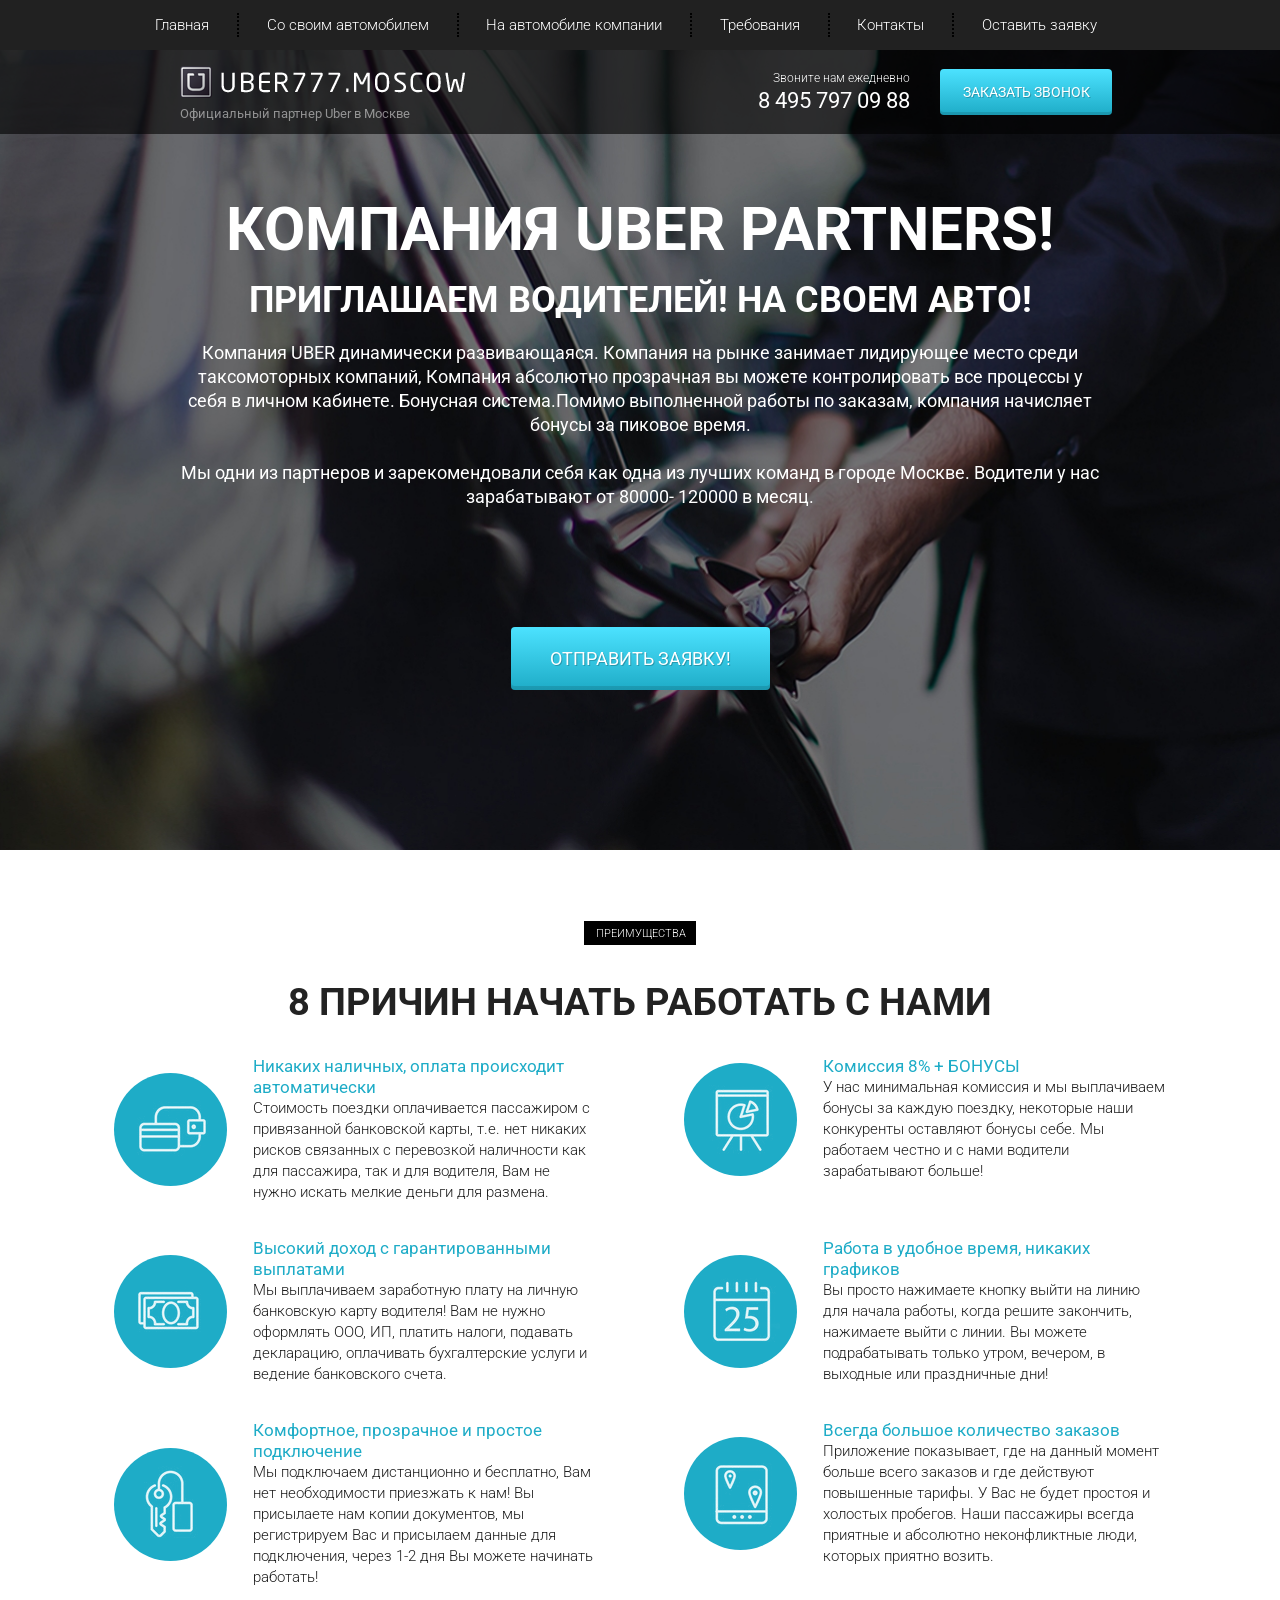
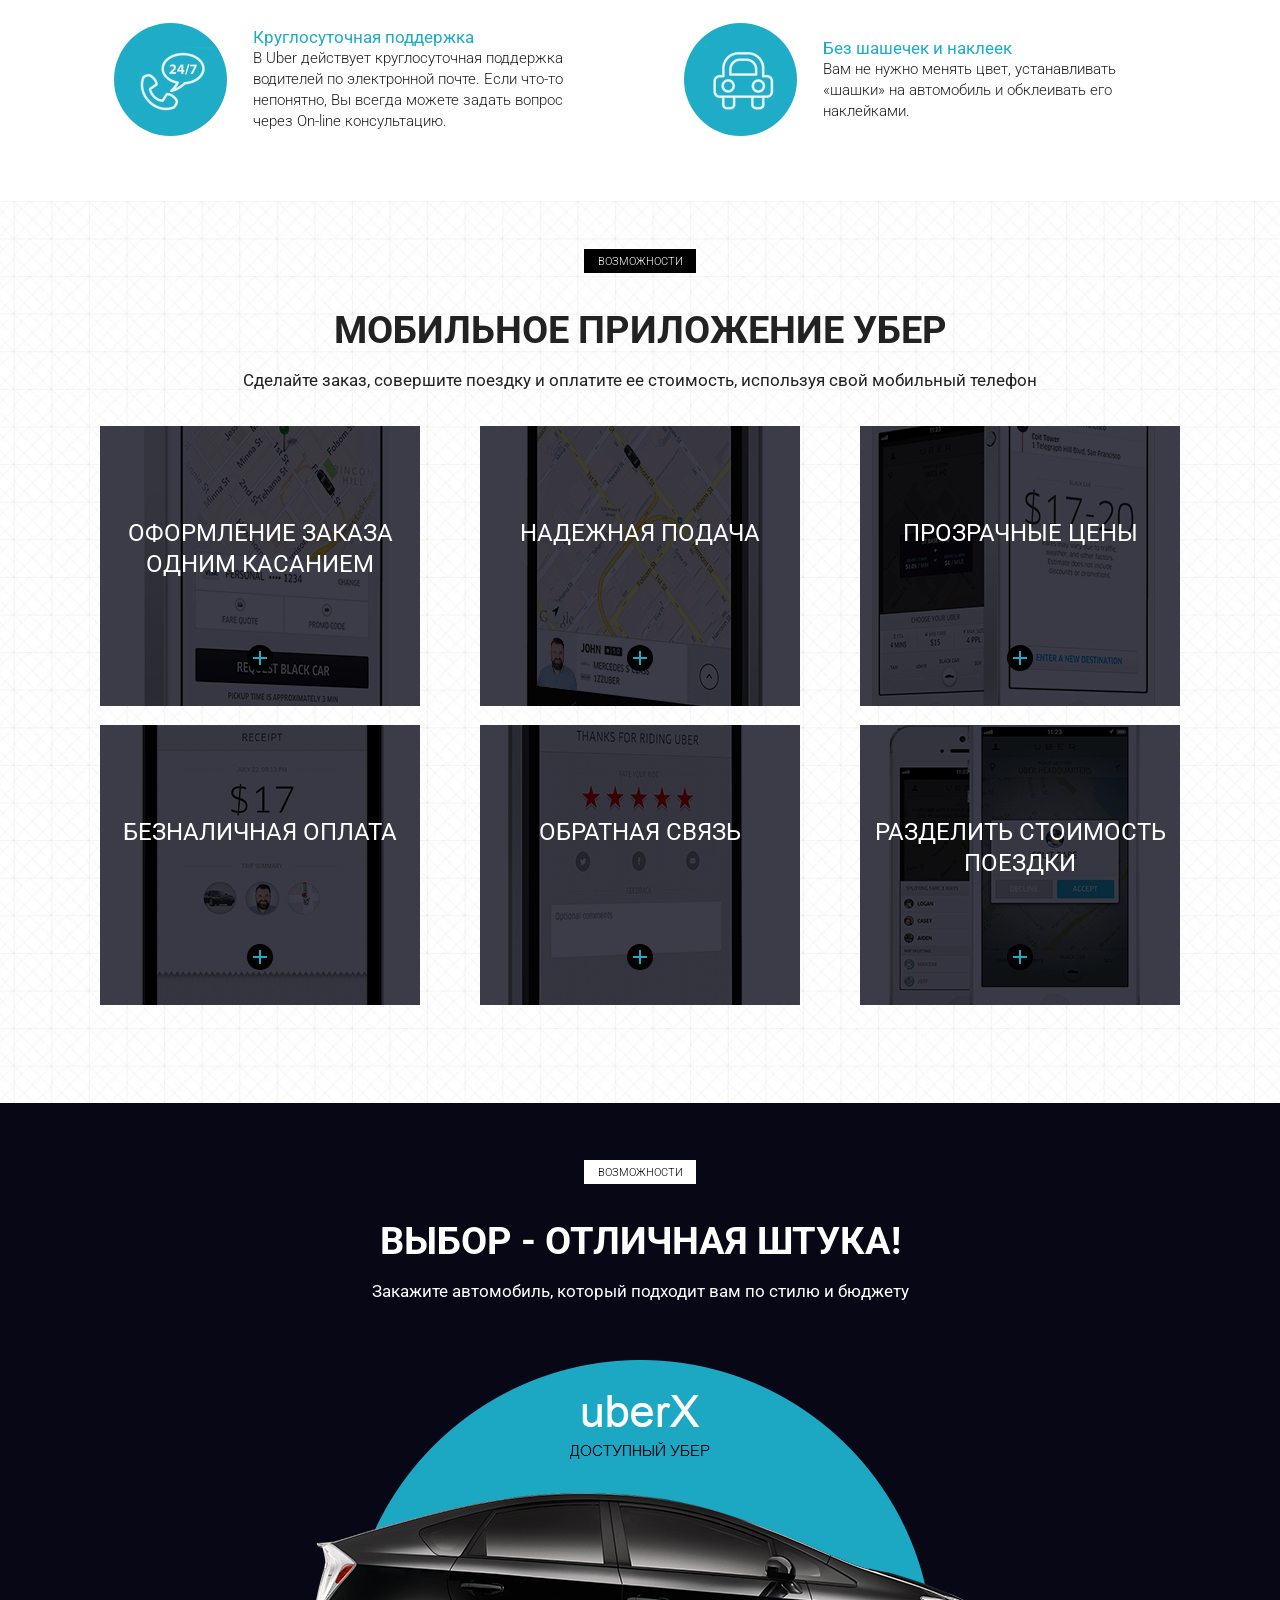
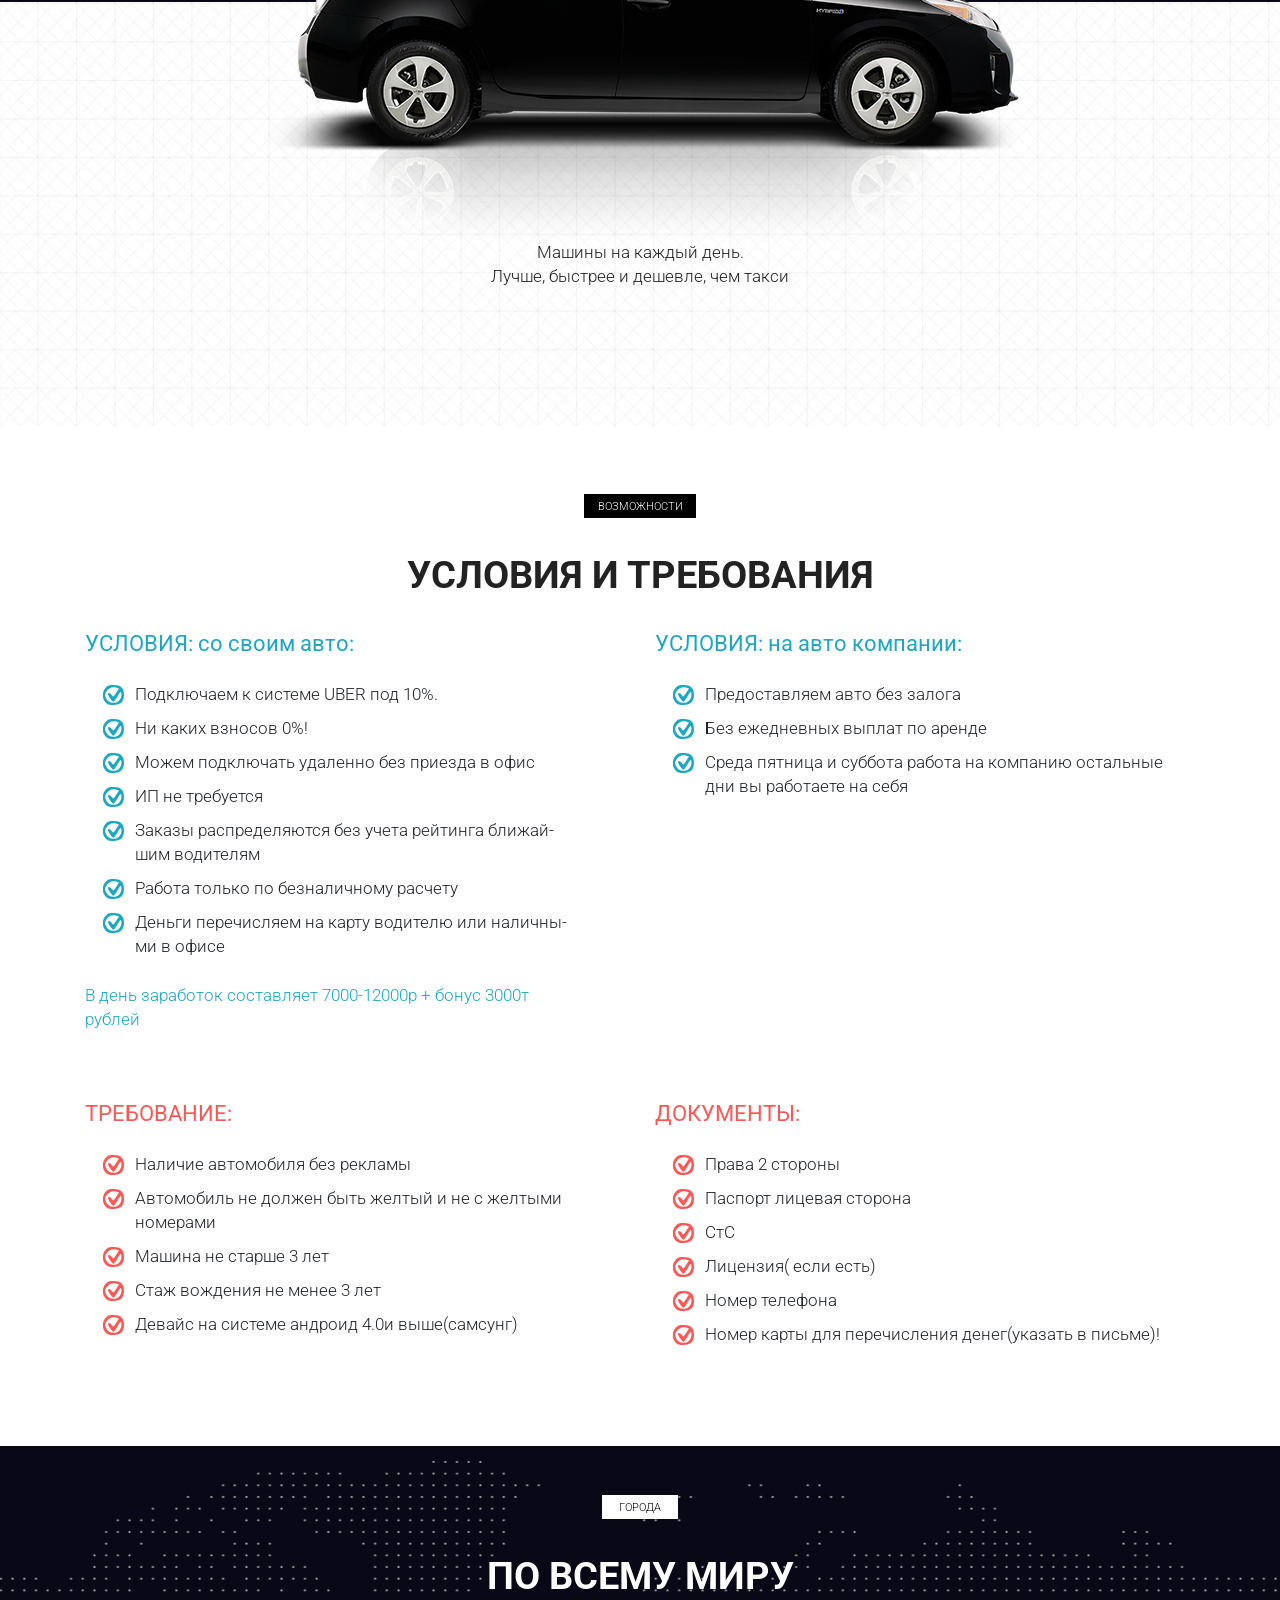
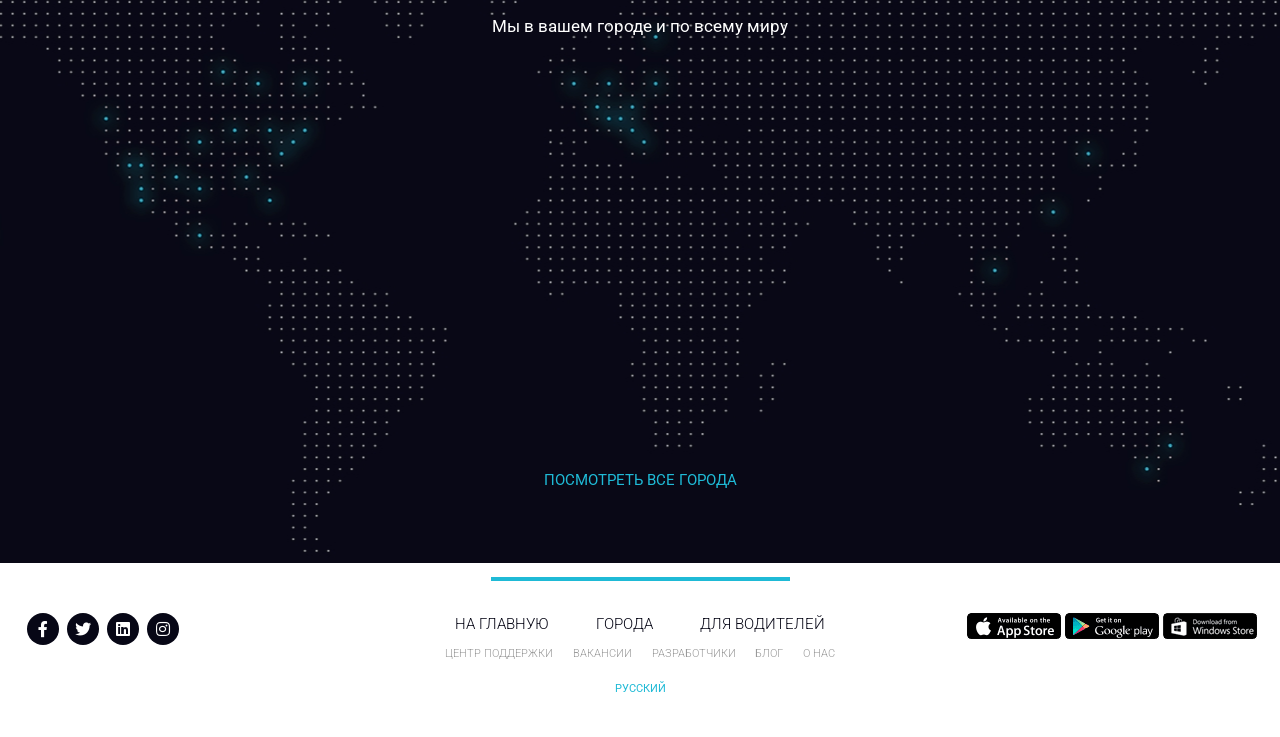
==== index.html @ 384e16b1 "Add files via upload" ====
<!DOCTYPE html>
<html lang="ru">
<head>
    <meta charset="UTF-8">
    <meta name="viewport" content="width=device-width, initial-scale=1.0">
    <meta http-equiv="X-UA-Compatible" content="ie=edge">
    <title>Uber</title>
    <link rel="shortcut icon" href="icons/favicon.ico" type="image/x-icon">
    <link href="https://fonts.googleapis.com/css?family=Roboto:300,400,700&amp;subset=cyrillic-ext" rel="stylesheet">
    <link rel="stylesheet" href="css/bootstrap-reboot.min.css">
    <link rel="stylesheet" href="css/bootstrap-grid.min.css">
    <link rel="stylesheet" href="https://use.fontawesome.com/releases/v5.8.2/css/all.css" integrity="sha384-oS3vJWv+0UjzBfQzYUhtDYW+Pj2yciDJxpsK1OYPAYjqT085Qq/1cq5FLXAZQ7Ay" crossorigin="anonymous">
    <link rel="stylesheet" href="css/style.css">
</head>
<body>
    <header>
        <nav>
            <div class="container">
                <ul class="menu">
                    <li class="menu_item"><a href="#" class="menu_link">Главная</a></li>
                    <li class="menu_item"><a href="#require" class="menu_link">Со своим автомобилем</a></li>
                    <li class="menu_item"><a href="#require" class="menu_link">На автомобиле компании</a></li>
                    <li class="menu_item"><a href="#require" class="menu_link">Требования</a></li>
                    <li class="menu_item"><a href="#" class="menu_link">Контакты</a></li>
                    <li class="menu_item"><a href="#" class="menu_link">Оставить заявку</a></li>
                </ul>
            </div>
            <div class="hamburger">
                <span></span>
                <span></span>
                <span></span>
            </div>
        </nav>
        <div class="subheader">
            <div class="container">
                <div class="row">
                    <div class="col-6 col-md-4 offset-md-1">
                        <a href="#" class="subheader_logo"><img src="icons/logo.png" alt="logo"></a>
                        <div class="subheader_official">Официальный партнер Uber в Москве</div>
                    </div>
    
                    <div class="xs-hidden col-md-3 offset-md-1 col-xl-2 offset-xl-2">
                        <div class="subheader_call">Звоните нам ежедневно</div>
                        <a href="tel:84957970988" class="subheader_phone">8 495 797 09 88</a>
                    </div>
    
                    <div class="col-6 col-md-3">
                        <a href="tel:84957970988" class="xs-visible subheader_phone">8 495 797 09 88</a>
                        <button class="subheader_btn">заказать звонок</button>
                    </div>
                </div>
            </div>
        </div>
    </header>

    <section class="promo">
        <div class="container">
            <div class="row">
                <div class="col-md-12 offset-md-0 col-lg-10 offset-lg-1">
                    <h1 class="promo_header">КОМПАНИЯ UBER PARTNERS!</h1>
                    <h2 class="promo_subheader">ПРИГЛАШАЕМ ВОДИТЕЛЕЙ! НА СВОЕМ АВТО!</h2>
                    <div class="promo_descr">
                        Компания UBER  динамически развивающаяся. Компания на рынке занимает лидирующее место среди
                        таксомоторных компаний, Компания абсолютно прозрачная вы можете контролировать все процессы у себя в личном кабинете. Бонуcная система.Помимо выполненной работы по заказам, компания начисляет бонусы за
                        пиковое время.
                        <br><br>
                        Мы одни из партнеров и зарекомендовали себя как одна из лучших команд в городе Москве.  Водители у нас
                        зарабатывают от 80000- 120000 в месяц.
                    </div>
                    <button class="promo_btn">ОТПРАВИТЬ ЗАЯВКУ!</button>
                </div>
            </div>
        </div>
    </section>

    <section class="reasons">
        <div class="container">
            <div class="label">преимущества</div>
            <h2 class="title">8 причин начать работать с нами</h2>
            <div class="row">
                <div class="col-md-6">
                    <div class="reasons_block">
                        <div class="reasons_round">
                            <img src="icons/reasons/reason_1.png" alt="reason">
                        </div>
                        <div class="reasons_descr">
                            <div class="reasons_subtitle">Никаких наличных, оплата происходит автоматически</div>
                            <div class="reasons_text">
                                Стоимость поездки оплачивается пассажиром с привязанной банковской карты, т.е. нет никаких рисков связанных с перевозкой наличности как для пассажира, так и для водителя, Вам не нужно искать мелкие деньги для размена.
                            </div>
                        </div>
                    </div>
                </div>
                <div class="col-md-6">
                    <div class="reasons_block">
                        <div class="reasons_round">
                            <img src="icons/reasons/reason_2.png" alt="reason">
                        </div>
                        <div class="reasons_descr">
                            <div class="reasons_subtitle">Комиссия 8% + БОНУСЫ</div>
                            <div class="reasons_text">
                                У нас минимальная комиссия и мы выплачиваем бонусы за каждую поездку, некоторые наши конкуренты оставляют бонусы себе. Мы работаем честно и с нами водители зарабатывают больше!
                            </div>
                        </div>
                    </div>
                </div>
                <div class="col-md-6">
                    <div class="reasons_block">
                        <div class="reasons_round">
                            <img src="icons/reasons/reason_3.png" alt="reason">
                        </div>
                        <div class="reasons_descr">
                            <div class="reasons_subtitle">Высокий доход с гарантированными выплатами</div>
                            <div class="reasons_text">
                                Мы выплачиваем заработную плату на личную банковскую карту водителя! Вам не нужно оформлять ООО, ИП, платить налоги, подавать декларацию, оплачивать бухгалтерские услуги и ведение банковского счета.
                            </div>
                        </div>
                    </div>
                </div>
                <div class="col-md-6">
                    <div class="reasons_block">
                        <div class="reasons_round">
                            <img src="icons/reasons/reason_4.png" alt="reason">
                        </div>
                        <div class="reasons_descr">
                            <div class="reasons_subtitle">Работа в удобное время, никаких графиков</div>
                            <div class="reasons_text">
                                Вы просто нажимаете кнопку выйти на линию для начала работы, когда решите закончить, нажимаете выйти с линии. Вы можете подрабатывать только утром, вечером, в выходные или праздничные дни!
                            </div>
                        </div>
                    </div>
                </div>
                <div class="col-md-6">
                    <div class="reasons_block">
                        <div class="reasons_round">
                            <img src="icons/reasons/reason_5.png" alt="reason">
                        </div>
                        <div class="reasons_descr">
                            <div class="reasons_subtitle">Комфортное, прозрачное и простое подключение</div>
                            <div class="reasons_text">
                                Мы подключаем дистанционно и бесплатно, Вам нет необходимости приезжать к нам! Вы присылаете нам копии документов, мы регистрируем Вас и присылаем данные для подключения, через 1-2 дня Вы можете начинать работать!
                            </div>
                        </div>
                    </div>
                </div>
                <div class="col-md-6">
                    <div class="reasons_block">
                        <div class="reasons_round">
                            <img src="icons/reasons/reason_6.png" alt="reason">
                        </div>
                        <div class="reasons_descr">
                            <div class="reasons_subtitle">Всегда большое количество заказов</div>
                            <div class="reasons_text">
                                Приложение показывает, где на данный момент больше всего заказов и где действуют повышенные тарифы. У Вас не будет простоя и холостых пробегов. Наши пассажиры всегда приятные и абсолютно неконфликтные люди, которых приятно возить.
                            </div>
                        </div>
                    </div>
                </div>
                <div class="col-md-6">
                    <div class="reasons_block">
                        <div class="reasons_round">
                            <img src="icons/reasons/reason_7.png" alt="reason">
                        </div>
                        <div class="reasons_descr">
                            <div class="reasons_subtitle">Круглосуточная поддержка</div>
                            <div class="reasons_text">
                                В Uber действует круглосуточная поддержка водителей по электронной почте. Если что-то непонятно, Вы всегда можете задать вопрос через On-line консультацию.
                            </div>
                        </div>
                    </div>
                </div>
                <div class="col-md-6">
                    <div class="reasons_block">
                        <div class="reasons_round">
                            <img src="icons/reasons/reason_8.png" alt="reason">
                        </div>
                        <div class="reasons_descr">
                            <div class="reasons_subtitle">Без шашечек и наклеек</div>
                            <div class="reasons_text">
                                Вам не нужно менять цвет, устанавливать «шашки» на автомобиль и обклеивать его наклейками.
                            </div>
                        </div>
                    </div>
                </div>
            </div>
        </div>
    </section>

    <section class="mobile">
        <div class="container">
            <div class="label">возможности</div>
            <h2 class="title">мобильное приложение убер</h2>
            <div class="subtitle">Сделайте заказ, совершите поездку и оплатите ее стоимость, используя свой мобильный телефон</div>

            <div class="row">
                <div class="col-md-6 col-lg-4">
                    <div class="mobile_item mobile_item_1">
                        <div class="mobile_item_subtitle">
                            оформление заказа одним касанием
                        </div>
                        <div class="mobile_item_plus"></div>
                    </div>
                </div>
                <div class="col-md-6 col-lg-4">
                    <div class="mobile_item mobile_item_2">
                        <div class="mobile_item_subtitle">
                            надежная подача
                        </div>
                        <div class="mobile_item_plus"></div>
                    </div>
                </div>
                <div class="col-md-6 col-lg-4">
                    <div class="mobile_item mobile_item_3">
                        <div class="mobile_item_subtitle">
                            прозрачные цены
                        </div>
                        <div class="mobile_item_plus"></div>
                    </div>
                </div>
                <div class="col-md-6 col-lg-4">
                    <div class="mobile_item mobile_item_4">
                        <div class="mobile_item_subtitle">
                            безналичная оплата
                        </div>
                        <div class="mobile_item_plus"></div>
                    </div>
                </div>
                <div class="col-md-6 col-lg-4">
                    <div class="mobile_item mobile_item_5">
                        <div class="mobile_item_subtitle">
                            обратная связь
                        </div>
                        <div class="mobile_item_plus"></div>
                    </div>
                </div>
                <div class="col-md-6 col-lg-4">
                    <div class="mobile_item mobile_item_6">
                        <div class="mobile_item_subtitle">
                            разделить стоимость поездки
                        </div>
                        <div class="mobile_item_plus"></div>
                    </div>
                </div>
            </div>
        </div>
    </section>

    <section class="choice">
        <div class="container">
            <div class="black"></div>
            <div class="label label_white">возможности</div>
            <h2 class="title title_white hidden-320">Выбор - отличная штука!</h2>
            <div class="subtitle subtitle_white hidden-320">Закажите автомобиль, который подходит вам по стилю и бюджету</div>

            <img src="img/car.png" alt="uber car" class="choice_img">
            <div class="choice_descr">
                Машины на каждый день.<br>
                Лучше, быстрее и дешевле, чем такси
            </div>
        </div>
    </section>

    <section class="require" id="require">
        <div class="container">
            <div class="label">возможности</div>
            <h2 class="title">условия и требования</h2>
        <div class="row">
            <div class="col-md-6">
                <div class="require_block">
                    <div class="require_title">
                        УСЛОВИЯ: со своим авто:
                    </div>
                    <ul class="require_list">
                        <li>Подключаем к системе UBER  под 10%.</li>
                        <li>
                            Ни каких взносов  0%!
                        </li>
                        <li>
                            Можем подключать удаленно без приезда в офис
                        </li>
                        <li>
                            ИП не требуется
                        </li>
                        <li>
                            Заказы распределяются без учета рейтинга ближай-<br>шим водителям
                        </li>
                        <li>
                            Работа только по безналичному расчету
                        </li>
                        <li>
                            Деньги перечисляем на карту водителю или наличны-<br>ми в офисе
                        </li>
                    </ul>
                    <div class="require_descr">
                        В день заработок составляет 7000-12000р + бонус 3000т<br> рублей
                    </div>
                </div>
            </div>
            <div class="col-md-6">
                <div class="require_block">
                    <div class="require_title">
                        УСЛОВИЯ: на авто компании:
                    </div>
                    <ul class="require_list">
                        <li>
                            Предоставляем авто без залога
                        </li>
                        <li>
                            Без ежедневных выплат по аренде
                        </li>
                        <li>
                            Среда пятница и суббота работа на компанию остальные дни вы работаете на себя
                        </li>
                    </ul>
                </div>
            </div>
            <div class="col-md-6">
                <div class="require_block require_block_nmb warning" id="require_2">
                    <div class="require_title">
                        ТРЕБОВАНИЕ:
                    </div>
                    <ul class="require_list">
                        <li>
                            Наличие автомобиля без рекламы
                        </li>
                        <li>
                            Автомобиль не должен быть желтый и не с желтыми номерами
                        </li>
                        <li>
                            Машина не старше 3 лет
                        </li>
                        <li>
                            Стаж вождения не менее 3 лет
                        </li>
                        <li>
                            Девайс на системе андроид 4.0и выше(самсунг)
                        </li>
                    </ul>
                </div>
            </div>
            <div class="col-md-6">
                <div class="require_block require_block_nmb warning">
                    <div class="require_title">
                        ДОКУМЕНТЫ:
                    </div>
                    <ul class="require_list">
                        <li>
                            Права 2 стороны
                        </li>
                        <li>
                            Паспорт лицевая сторона
                        </li>
                        <li>
                            СтС
                        </li>
                        <li>
                            Лицензия( если есть)
                        </li>
                        <li>
                            Номер телефона
                        </li>
                        <li>
                            Номер карты для перечисления денег(указать в письме)!
                        </li>
                    </ul>
                </div>
            </div>
        </div>
        </div>
    </section>

    <section class="world">
        <div class="container">
            <div class="label label_white label_min">города</div>
            <h2 class="title title_white">По всему миру</h2>
            <div class="subtitle subtitle_white">Мы в вашем городе и по всему миру</div>

            <a href="#" class="world_link">посмотреть все города</a>
        </div>
    </section>

    <footer>
        <div class="footer_divider"></div>
        <div class="footer_wrapper">
            <div>
                <div class="footer_social">
                    <a href="#" class="footer_social_item">
                        <i class="fab fa-facebook-f"></i>
                    </a>
                    <a href="#" class="footer_social_item">
                        <i class="fab fa-twitter"></i>
                    </a>
                    <a href="#" class="footer_social_item">
                        <i class="fab fa-linkedin"></i>
                    </a>
                    <a href="#" class="footer_social_item">
                        <i class="fab fa-instagram"></i>
                    </a>
                </div>
            </div>
            <div>
                <div class="footer_links">
                    <div class="footer_links_main">
                        <a href="#">на главную</a>
                        <a href="#">города</a>
                        <a href="#">для водителей</a>
                    </div>
                    <div class="footer_links_sub">
                        <a href="#">центр поддержки</a>
                        <a href="#">вакансии</a>
                        <a href="#">разработчики</a>
                        <a href="#">блог</a>
                        <a href="#">о нас</a>
                    </div>
                    <a href="#" class="footer_links_lang">Русский</a>
                </div>
            </div>
            <div>
                <div class="footer_mobile">
                    <a href="#">
                        <img src="img/app_store.png" alt="App Store">
                    </a>
                    <a href="#">
                        <img src="img/google_play.png" alt="Google play">
                    </a>
                    <a href="#">
                        <img src="img/windows_store.png" alt="Windows store">
                    </a>
                </div>
            </div>
        </div>
    </footer> 

    <script src="js/script.js"></script>
</body>
</html>
---- css/style.css ----
* { font-family: "Roboto", sans-serif; }

header { position: relative; height: 50px; }

nav { position: fixed; width: 100%; height: 50px; background-color: #212121; z-index: 5; }

.hamburger { display: none; }

.menu { display: -webkit-box; display: -ms-flexbox; display: flex; -webkit-box-pack: justify; -ms-flex-pack: justify; justify-content: space-between; padding: 13px 70px; margin: 0; list-style-type: none; }
.menu_link { color: #ffffff; font-size: 15px; font-weight: 300; }
.menu_link:hover { text-decoration: none; color: #1eacc7; }
.menu_item { border-right: 2px dotted black; padding-right: 28px; }
.menu_item:last-child { border-right: none; }

.subheader { position: absolute; top: 50px; width: 100%; height: 84px; background-color: rgba(0, 0, 0, 0.6); }
.subheader_logo { display: block; max-width: 100%; margin-top: 16px; }
.subheader_official { margin-top: 6px; opacity: 0.5; color: #ffffff; font-size: 13px; font-weight: 400; }
.subheader_call { color: #ffffff; font-size: 12px; font-weight: 300; margin-top: 19px; text-align: right; }
.subheader_phone { display: block; margin-top: 8px; color: #ffffff; font-size: 22px; font-weight: 400; text-transform: uppercase; text-align: right; line-height: 12px; }
.subheader_btn { margin-top: 19px; width: 172px; height: 46px; -webkit-box-shadow: inset 0 -3px 0 rgba(0, 0, 0, 0.12); box-shadow: inset 0 -3px 0 rgba(0, 0, 0, 0.12); border: none; border-radius: 4px; background-image: -webkit-gradient(linear, left bottom, left top, from(#1eacc7), to(#4ce2ff)); background-image: linear-gradient(to top, #1eacc7 0%, #4ce2ff 100%); text-shadow: 1px 1px 0 rgba(0, 0, 0, 0.21); color: #ffffff; font-size: 14px; font-weight: 400; text-transform: uppercase; }
.subheader_btn:hover { background-image: none; background-color: #1eacc7; }

.promo { min-height: 800px; background: url("../img/bg/main_bg.jpg") center center/cover no-repeat; padding: 150px 0 135px 0; }
.promo_header { color: #ffffff; font-weight: 700; text-transform: uppercase; font-size: 60px; line-height: 60px; margin: 0; text-align: center; }
.promo_subheader { color: #ffffff; font-weight: 700; text-transform: uppercase; font-size: 36px; line-height: 36px; margin: 0; margin-top: 22px; text-align: center; }
.promo_descr { color: #ffffff; font-size: 18px; font-weight: 400; line-height: 24px; text-align: center; margin-top: 23px; }
.promo_btn { display: block; margin: 118px auto 0 auto; width: 259px; height: 63px; -webkit-box-shadow: inset 0 -4px 0 rgba(0, 0, 0, 0.12); box-shadow: inset 0 -4px 0 rgba(0, 0, 0, 0.12); border: none; border-radius: 4px; background-image: -webkit-gradient(linear, left bottom, left top, from(#1eacc7), to(#4ce2ff)); background-image: linear-gradient(to top, #1eacc7 0%, #4ce2ff 100%); text-shadow: 1px 1px 0 rgba(0, 0, 0, 0.21); color: #ffffff; font-size: 18px; font-weight: 400; text-transform: uppercase; }
.promo_btn:hover { background-image: none; background-color: #1eacc7; }

.reasons { padding: 71px 0 65px 0; }
.reasons_block { display: -webkit-box; display: -ms-flexbox; display: flex; -webkit-box-pack: center; -ms-flex-pack: center; justify-content: center; -webkit-box-align: center; -ms-flex-align: center; align-items: center; margin-top: 35px; }
.reasons_round { display: -webkit-box; display: -ms-flexbox; display: flex; -webkit-box-pack: center; -ms-flex-pack: center; justify-content: center; -webkit-box-align: center; -ms-flex-align: center; align-items: center; margin-right: 26px; width: 113px; height: 113px; background-color: #1eacc7; border-radius: 100%; }
.reasons_descr { width: 343px; }
.reasons_subtitle { line-height: 21px; color: #1eacc7; font-size: 17px; font-weight: 400; }
.reasons_text { color: #202020; font-size: 15px; font-weight: 300; line-height: 21px; }

.label { position: relative; margin: 0 auto; height: 24px; width: 112px; padding: 5px 12px; background-color: #000000; color: #ffffff; font-size: 11px; font-weight: 300; text-transform: uppercase; text-align: center; z-index: 2; }
.label_white { background-color: #fff; color: #000; }
.label_min { width: 76px; }

.title { position: relative; margin-bottom: 0; margin-top: 38px; color: #222222; font-size: 38px; line-height: 38px; font-weight: 700; text-transform: uppercase; text-align: center; z-index: 2; }
.title_white { color: #fff; }

.subtitle { position: relative; margin-top: 19px; color: #222222; font-size: 17px; font-weight: 400; text-align: center; z-index: 2; }
.subtitle_white { color: #fff; }

.mobile { min-height: 864px; padding: 48px 0 79px 0; background: url("../img/bg/mobile_app.png") center center/cover no-repeat; }
.mobile .row { margin-top: 32px; }
.mobile_item { position: relative; width: 320px; height: 280px; margin: 0 auto; margin-bottom: 19px; padding-top: 92px; }
.mobile_item_1 { background: url("../img/bg/mobile_screen_1.jpg") center center/cover no-repeat; }
.mobile_item_2 { background: url("../img/bg/mobile_screen_2.jpg") center center/cover no-repeat; }
.mobile_item_3 { background: url("../img/bg/mobile_screen_3.jpg") center center/cover no-repeat; }
.mobile_item_4 { background: url("../img/bg/mobile_screen_4.jpg") center center/cover no-repeat; }
.mobile_item_5 { background: url("../img/bg/mobile_screen_5.jpg") center center/cover no-repeat; }
.mobile_item_6 { background: url("../img/bg/mobile_screen_6.jpg") center center/cover no-repeat; }
.mobile_item_subtitle { color: #ffffff; font-size: 24px; font-weight: 400; line-height: 31px; text-transform: uppercase; text-align: center; }
.mobile_item_plus { display: -webkit-box; display: -ms-flexbox; display: flex; -webkit-box-pack: center; -ms-flex-pack: center; justify-content: center; -webkit-box-align: center; -ms-flex-align: center; align-items: center; position: absolute; bottom: 35px; left: 50%; -webkit-transform: translateX(-50%); transform: translateX(-50%); width: 26px; height: 26px; background-color: #000000; margin: 0 auto; border-radius: 100%; cursor: pointer; }
.mobile_item_plus:before { content: ""; display: block; width: 14px; height: 2px; background-color: #1eacc7; -webkit-transition: 0.3s all; transition: 0.3s all; }
.mobile_item_plus:after { content: ""; position: absolute; left: 50%; -webkit-transform: translateX(-50%); transform: translateX(-50%); display: block; height: 14px; width: 2px; background-color: #1eacc7; -webkit-transition: 0.3s all; transition: 0.3s all; }
.mobile_item_plus:hover:before, .mobile_item_plus:hover:after { background-color: #ff5656; }

.choice { position: relative; min-height: 895px; padding: 57px 0 138px 0; background: url("../img/bg/mobile_app.png") center center/cover no-repeat; }
.choice_img { position: relative; display: block; margin: 56px auto 0 auto; z-index: 2; }
.choice_descr { text-align: center; color: #222222; font-size: 17px; font-weight: 300; line-height: 24px; }
.choice .black { position: absolute; top: 0; left: 0; height: 499px; width: 100%; background-color: #070716; z-index: 1; }

.require { padding: 68px 0 84px 0; }
.require_block { margin: 33px 0; }
.require_block_nmb { margin-bottom: 0px; }
.require_title { color: #1ca8c3; font-size: 22px; font-weight: 400; }
.require_list { list-style-type: none; padding-left: 50px; margin-top: 22px; }
.require_list li { position: relative; font-size: 17px; font-weight: 300; line-height: 24px; margin-bottom: 10px; }
.require_list li:before { content: ""; display: block; position: absolute; left: -32px; top: 3px; width: 21px; height: 20px; background: url("../icons/check_blue.svg") center center/cover no-repeat; }
.require_descr { margin-top: 25px; font-size: 17px; font-weight: 300; line-height: 24px; color: #1ca8c3; }
.require .warning .require_title { color: #ff5656; }
.require .warning .require_list li:before { background: url("../icons/check_red.svg") center center/cover no-repeat; }

.world { position: relative; min-height: 717px; padding: 49px 0; background: url("../img/bg/map.jpg") center center/cover no-repeat; }
.world_link { position: absolute; left: 50%; -webkit-transform: translateX(-50%); transform: translateX(-50%); bottom: 49px; text-align: center; font-size: 15px; font-weight: 400; line-height: 68px; text-transform: uppercase; color: #1fbad6; }
.world_link:hover { text-decoration: none; color: #fff; }

footer { padding: 14px 23px 39px 23px; }
footer a:hover { text-decoration: none; }

.footer_divider { width: 299px; height: 4px; background-color: #1fbad6; margin: 0 auto; }
.footer_wrapper { display: -webkit-box; display: -ms-flexbox; display: flex; -webkit-box-pack: justify; -ms-flex-pack: justify; justify-content: space-between; -webkit-box-align: start; -ms-flex-align: start; align-items: flex-start; padding-top: 32px; }
.footer_wrapper > div { width: 33%; }
.footer_wrapper > div:nth-child(3) { display: -webkit-box; display: -ms-flexbox; display: flex; -webkit-box-pack: end; -ms-flex-pack: end; justify-content: flex-end; }
.footer_social { width: 160px; display: -webkit-box; display: -ms-flexbox; display: flex; -webkit-box-pack: justify; -ms-flex-pack: justify; justify-content: space-between; }
.footer_social_item { display: -webkit-box; display: -ms-flexbox; display: flex; -webkit-box-pack: center; -ms-flex-pack: center; justify-content: center; -webkit-box-align: center; -ms-flex-align: center; align-items: center; margin: 0 4px; width: 32px; height: 32px; background-color: #070716; border-radius: 100%; }
.footer_social_item i { color: #fff; }
.footer_links { width: 390px; margin: 0 auto; }
.footer_links_main { display: -webkit-box; display: -ms-flexbox; display: flex; -webkit-box-pack: justify; -ms-flex-pack: justify; justify-content: space-between; padding: 0 10px; }
.footer_links_main a { color: #070716; font-size: 15px; font-weight: 300; text-transform: uppercase; }
.footer_links_sub { display: -webkit-box; display: -ms-flexbox; display: flex; -webkit-box-pack: justify; -ms-flex-pack: justify; justify-content: space-between; margin-top: 10px; }
.footer_links_sub a { color: #999999; font-size: 11px; font-weight: 300; text-transform: uppercase; }
.footer_links_lang { display: block; margin: 0 auto; color: #1fbad6; font-size: 11px; font-weight: 400; margin-top: 19px; text-transform: uppercase; text-align: center; }

.xs-visible { display: none; }

@media (max-width: 1200px) { .menu_item { padding-right: 20px; }
  .menu_link { font-size: 13px; }
  .promo_header { font-size: 50px; }
  .reasons_block { -webkit-box-align: start; -ms-flex-align: start; align-items: flex-start; }
  .reasons_descr { width: 300px; }
  .mobile_item { width: 290px; }
  .mobile_item_subtitle { font-size: 22px; }
  .choice { padding: 55px 0; min-height: 840px; }
  .require br { display: none; }
  .footer_wrapper > div { width: 50%; }
  .footer_wrapper > div:nth-child(1) { width: 25%; }
  .footer_wrapper > div:nth-child(3) { width: 25%; display: -webkit-box; display: -ms-flexbox; display: flex; -webkit-box-pack: end; -ms-flex-pack: end; justify-content: flex-end; }
  .footer_mobile { display: -webkit-box; display: -ms-flexbox; display: flex; }
  .footer_mobile a { margin: 0 3px; }
  .footer_mobile a img { width: 100%; } }
@media (max-width: 991px) { .title { font-size: 28px; }
  .menu_item { padding-right: 8px; }
  .menu_link { font-size: 10px; }
  .subheader_logo img { width: 100%; }
  .subheader_official { font-size: 11px; }
  .subheader_phone { font-size: 18px; }
  .subheader_btn { margin-top: 21px; height: 40px; width: 100%; }
  .promo_header { font-size: 40px; }
  .promo_subheader { font-size: 30px; }
  .reasons_block { -webkit-box-orient: vertical; -webkit-box-direction: normal; -ms-flex-direction: column; flex-direction: column; -webkit-box-align: center; -ms-flex-align: center; align-items: center; }
  .reasons_round { margin-right: 0; }
  .reasons_descr { width: 300px; margin-top: 20px; }
  .choice { min-height: 800px; }
  .choice_img { width: 100%; }
  .world { min-height: 650px; }
  .footer_wrapper { -ms-flex-wrap: wrap; flex-wrap: wrap; }
  .footer_wrapper > div { width: 100%; display: -webkit-box; display: -ms-flexbox; display: flex; -webkit-box-pack: center; -ms-flex-pack: center; justify-content: center; margin-bottom: 20px; }
  .footer_wrapper > div:nth-child(1) { width: 100%; }
  .footer_wrapper > div:nth-child(3) { width: 100%; -webkit-box-pack: center; -ms-flex-pack: center; justify-content: center; } }
@media (max-width: 767px) { .title { margin-top: 25px; }
  .menu { position: fixed; -webkit-box-orient: vertical; -webkit-box-direction: normal; -ms-flex-direction: column; flex-direction: column; -webkit-box-pack: center; -ms-flex-pack: center; justify-content: center; -webkit-box-align: center; -ms-flex-align: center; align-items: center; top: 0; left: -100%; width: 50%; height: 100vh; padding: 20px 15px; background-color: rgba(0, 0, 0, 0.8); -webkit-transition: 0.6s all; transition: 0.6s all; }
  .menu_active { left: 0; }
  .menu_item { padding-right: 0; border: none; margin: 10px 0; }
  .menu_link { font-size: 20px; }
  .hamburger { display: block; position: absolute; right: 10px; top: 50%; -webkit-transform: translateY(-50%); transform: translateY(-50%); width: 26px; height: 12px; }
  .hamburger span { display: block; height: 2px; width: 100%; background-color: #fff; margin-bottom: 2px; -webkit-transition: 0.5s all; transition: 0.5s all; }
  .hamburger_active span { margin-bottom: -2px; }
  .hamburger_active span:nth-child(1) { -webkit-transform: translateY(3px) rotate(-45deg); transform: translateY(3px) rotate(-45deg); }
  .hamburger_active span:nth-child(2) { display: none; }
  .hamburger_active span:nth-child(3) { -webkit-transform: translateY(3px) rotate(45deg); transform: translateY(3px) rotate(45deg); }
  .xs-hidden { display: none; }
  .xs-visible { display: block; }
  .subheader_phone { display: block; margin-top: 10px; color: #ffffff; font-size: 16px; font-weight: 400; text-transform: uppercase; text-align: center; }
  .subheader_btn { display: block; width: 200px; height: 40px; margin: 0 auto; margin-top: 10px; }
  .promo_header { line-height: 45px; }
  .reasons { padding: 40px 0; }
  .reasons_descr { width: 350px; }
  .reasons_subtitle { text-align: center; }
  .reasons_text { margin-top: 10px; }
  .mobile { padding: 40px 0; }
  .choice { min-height: 600px; padding: 40px 0; }
  .require { padding: 40px 0; }
  .world { min-height: 450px; } }
@media (max-width: 575px) { nav { height: 30px; }
  header { height: 30px; }
  .title { font-size: 16px; margin-top: 15px; line-height: 16px; }
  .subtitle { font-size: 14px; line-height: 21px; margin-top: 11px; }
  .subheader { height: 60px; top: 30px; }
  .subheader_official { display: none; }
  .subheader_logo { margin-top: 16px; }
  .subheader_phone { font-size: 12px; font-weight: 400; text-transform: uppercase; margin-top: 11px; }
  .subheader_btn { width: 110px; height: 22px; font-size: 9px; margin-top: 6px; }
  .subheader_btn:hover { background-image: -webkit-gradient(linear, left bottom, left top, from(#1eacc7), to(#4ce2ff)); background-image: linear-gradient(to top, #1eacc7 0%, #4ce2ff 100%); }
  .promo { min-height: 400px; padding: 93px 0 35px 0; }
  .promo_descr { display: none; }
  .promo_header { font-size: 30px; padding: 0 24px; line-height: 35px; }
  .promo_subheader { font-size: 20px; margin-top: 33px; padding: 0 10px; line-height: 30px; }
  .promo_btn { width: 210px; height: 50px; margin-top: 72px; font-size: 16px; }
  .promo_btn:hover { background-image: -webkit-gradient(linear, left bottom, left top, from(#1eacc7), to(#4ce2ff)); background-image: linear-gradient(to top, #1eacc7 0%, #4ce2ff 100%); }
  .menu { width: 85%; }
  .menu_item { width: 100%; text-align: center; padding: 5px 0; }
  .menu_link { display: block; }
  .hamburger_active span:nth-child(1) { -webkit-transform: translateY(5px) rotate(-45deg); transform: translateY(5px) rotate(-45deg); }
  .hamburger_active span:nth-child(3) { -webkit-transform: translateY(5px) rotate(45deg); transform: translateY(5px) rotate(45deg); }
  .reasons { padding: 22px 0 36px 0; }
  .reasons_block { margin-top: 26px; }
  .reasons_round { width: 100px; height: 100px; }
  .reasons_descr { width: 100%; margin-top: 27px; }
  .reasons_subtitle { font-size: 16px; text-align: left; }
  .reasons_text { margin-top: 0; }
  .mobile { padding: 20px 0 40px 0; }
  .mobile .row { margin-top: 30px; }
  .mobile_item { height: 254px; padding: 81px 40px 0 40px; }
  .mobile_item_subtitle { font-size: 18px; line-height: 31px; }
  .mobile_item_plus { bottom: 28px; }
  .mobile_item_plus:hover:before, .mobile_item_plus:hover:after { background-color: #1eacc7; }
  .choice { padding: 25px 0 33px 0; min-height: 390px; background: #000; }
  .choice_img { margin-top: 35px; }
  .choice_descr { margin-top: 23px; color: #ffffff; font-size: 17px; font-weight: 300; line-height: 24px; }
  .choice .black { display: none; }
  .hidden-320 { display: none; }
  .require { padding: 25px; }
  .require_block { margin: 30px 0 0 0; }
  .require_title { font-size: 16px; }
  .require_list { padding-left: 30px; margin-top: 5px; }
  .require_list li { font-size: 14px; margin-bottom: 5px; line-height: 20px; }
  .require_descr { font-size: 14px; margin-top: 15px; }
  .world { min-height: 360px; padding: 25px 0 30px 0; }
  .world_link { width: 200px; display: block; bottom: 30px; line-height: 15px; }
  footer { padding: 25px 0 20px 0; }
  .footer_divider { width: 253px; margin: 0 auto; }
  .footer_wrapper { padding-top: 22px; }
  .footer_wrapper > div { margin-bottom: 20px; }
  .footer_wrapper > div:nth-child(1) { -webkit-box-ordinal-group: 3; -ms-flex-order: 2; order: 2; }
  .footer_wrapper > div:nth-child(2) { -webkit-box-ordinal-group: 2; -ms-flex-order: 1; order: 1; }
  .footer_wrapper > div:nth-child(3) { -webkit-box-ordinal-group: 4; -ms-flex-order: 3; order: 3; }
  .footer_links { width: 290px; }
  .footer_links_main { padding: 0; font-size: 14px; }
  .footer_links_sub { -ms-flex-wrap: wrap; flex-wrap: wrap; -webkit-box-pack: center; -ms-flex-pack: center; justify-content: center; }
  .footer_links_sub a { margin: 0 7px; }
  .footer_links_lang { margin-top: 10px; } }

/*# sourceMappingURL=style.css.map */
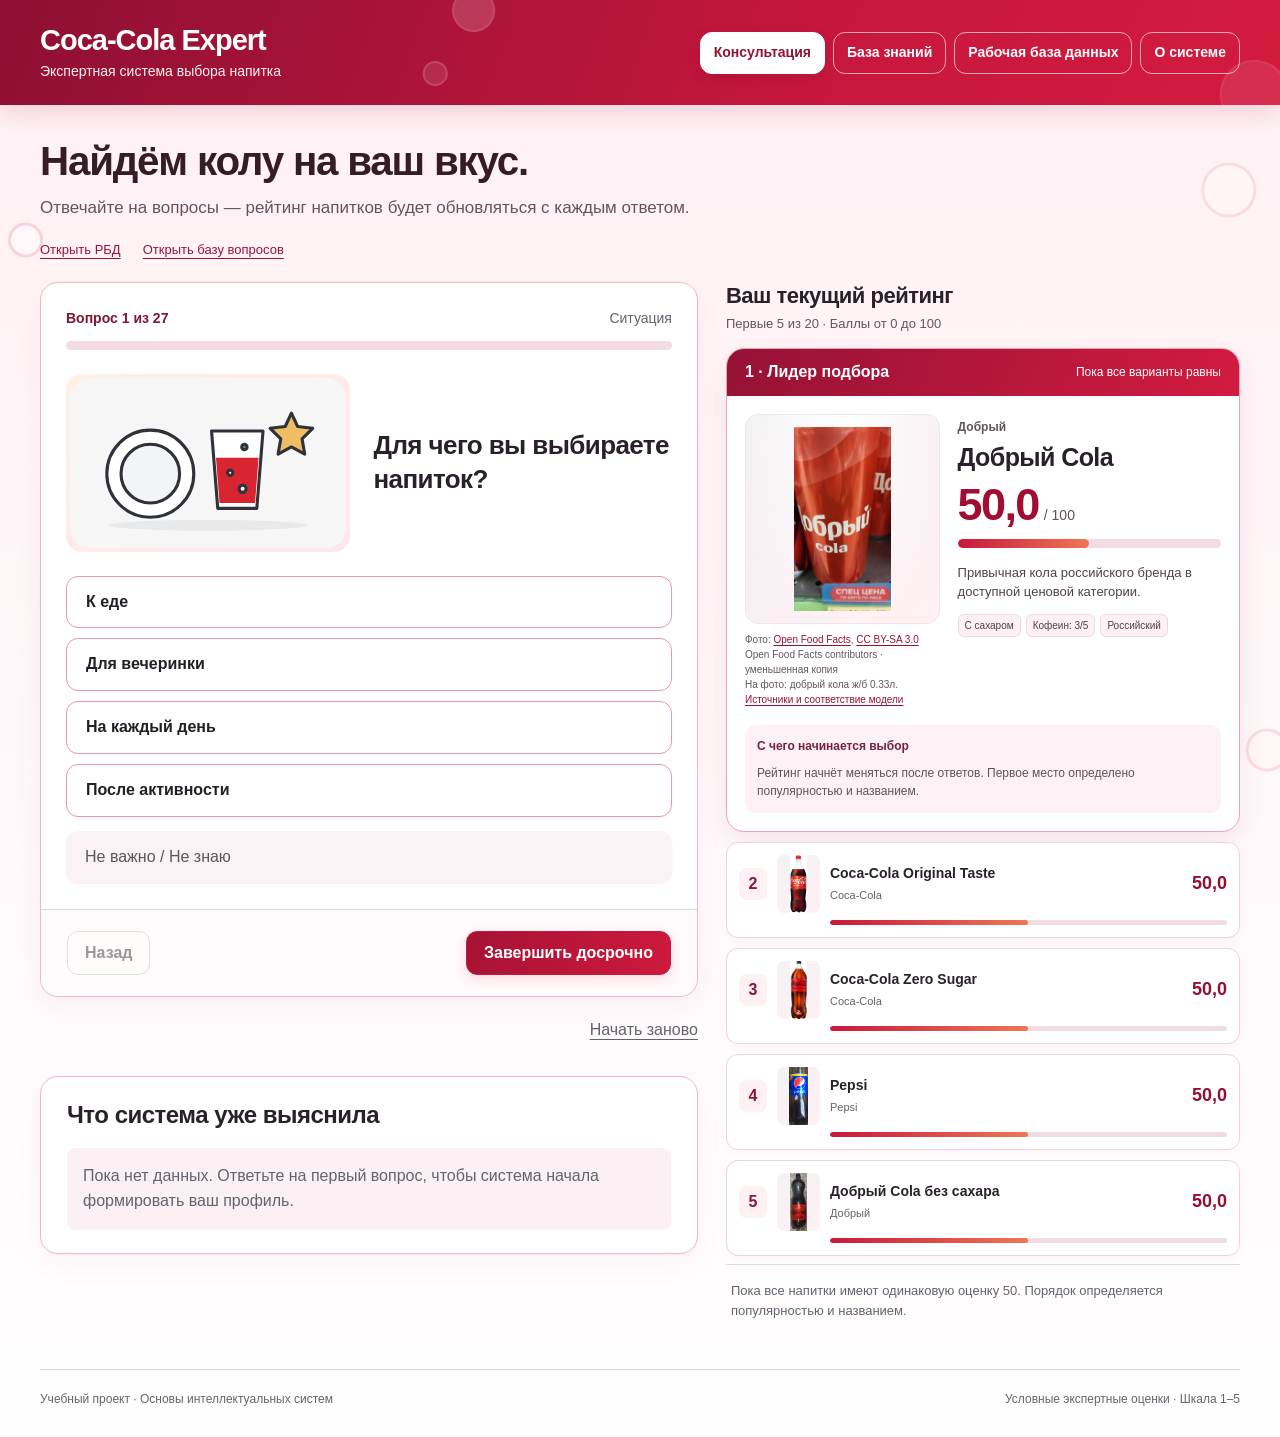
==== commit d463d696: "Add Coca-Cola Expert prototype and OIS homework report" ====
--- a/index.html
+++ b/index.html
@@ -1,436 +1,73 @@
-<!DOCTYPE html>
+<!doctype html>
 <html lang="ru">
 <head>
-    <meta charset="UTF-8">
-    <meta name="viewport" content="width=device-width, initial-scale=1.0">
-    <meta http-equiv="X-UA-Compatible" content="ie=edge">
-    <title>Uber</title>
-    <link rel="shortcut icon" href="icons/favicon.ico" type="image/x-icon">
-    <link href="https://fonts.googleapis.com/css?family=Roboto:300,400,700&amp;subset=cyrillic-ext" rel="stylesheet">
-    <link rel="stylesheet" href="css/bootstrap-reboot.min.css">
-    <link rel="stylesheet" href="css/bootstrap-grid.min.css">
-    <link rel="stylesheet" href="https://use.fontawesome.com/releases/v5.8.2/css/all.css" integrity="sha384-oS3vJWv+0UjzBfQzYUhtDYW+Pj2yciDJxpsK1OYPAYjqT085Qq/1cq5FLXAZQ7Ay" crossorigin="anonymous">
-    <link rel="stylesheet" href="css/style.css">
+  <meta charset="utf-8">
+  <meta name="viewport" content="width=device-width, initial-scale=1">
+  <meta name="description" content="Учебная экспертная система подбора колы: объяснимые рекомендации, база знаний и прямой логический вывод.">
+  <title>Coca-Cola Expert — подбор напитка</title>
+  <link rel="icon" href="data:,">
+  <link rel="stylesheet" href="./style.css">
 </head>
 <body>
-    <header>
-        <nav>
-            <div class="container">
-                <ul class="menu">
-                    <li class="menu_item"><a href="#" class="menu_link">Главная</a></li>
-                    <li class="menu_item"><a href="#require" class="menu_link">Со своим автомобилем</a></li>
-                    <li class="menu_item"><a href="#require" class="menu_link">На автомобиле компании</a></li>
-                    <li class="menu_item"><a href="#require" class="menu_link">Требования</a></li>
-                    <li class="menu_item"><a href="#" class="menu_link">Контакты</a></li>
-                    <li class="menu_item"><a href="#" class="menu_link">Оставить заявку</a></li>
-                </ul>
-            </div>
-            <div class="hamburger">
-                <span></span>
-                <span></span>
-                <span></span>
-            </div>
-        </nav>
-        <div class="subheader">
-            <div class="container">
-                <div class="row">
-                    <div class="col-6 col-md-4 offset-md-1">
-                        <a href="#" class="subheader_logo"><img src="icons/logo.png" alt="logo"></a>
-                        <div class="subheader_official">Официальный партнер Uber в Москве</div>
-                    </div>
-    
-                    <div class="xs-hidden col-md-3 offset-md-1 col-xl-2 offset-xl-2">
-                        <div class="subheader_call">Звоните нам ежедневно</div>
-                        <a href="tel:84957970988" class="subheader_phone">8 495 797 09 88</a>
-                    </div>
-    
-                    <div class="col-6 col-md-3">
-                        <a href="tel:84957970988" class="xs-visible subheader_phone">8 495 797 09 88</a>
-                        <button class="subheader_btn">заказать звонок</button>
-                    </div>
-                </div>
-            </div>
-        </div>
-    </header>
-
-    <section class="promo">
-        <div class="container">
-            <div class="row">
-                <div class="col-md-12 offset-md-0 col-lg-10 offset-lg-1">
-                    <h1 class="promo_header">КОМПАНИЯ UBER PARTNERS!</h1>
-                    <h2 class="promo_subheader">ПРИГЛАШАЕМ ВОДИТЕЛЕЙ! НА СВОЕМ АВТО!</h2>
-                    <div class="promo_descr">
-                        Компания UBER  динамически развивающаяся. Компания на рынке занимает лидирующее место среди
-                        таксомоторных компаний, Компания абсолютно прозрачная вы можете контролировать все процессы у себя в личном кабинете. Бонуcная система.Помимо выполненной работы по заказам, компания начисляет бонусы за
-                        пиковое время.
-                        <br><br>
-                        Мы одни из партнеров и зарекомендовали себя как одна из лучших команд в городе Москве.  Водители у нас
-                        зарабатывают от 80000- 120000 в месяц.
-                    </div>
-                    <button class="promo_btn">ОТПРАВИТЬ ЗАЯВКУ!</button>
-                </div>
-            </div>
-        </div>
+  <a class="skip-link" href="#main">К содержимому</a>
+  <header class="site-header">
+    <div class="brand"><span>Coca-Cola Expert</span><p>Экспертная система выбора напитка</p></div>
+    <nav role="tablist" aria-label="Разделы системы">
+      <button id="tab-consultation" role="tab" aria-selected="true" aria-controls="consultation" tabindex="0">Консультация</button>
+      <button id="tab-knowledge" role="tab" aria-selected="false" aria-controls="knowledge" tabindex="-1">База знаний</button>
+      <button id="tab-database" role="tab" aria-selected="false" aria-controls="database" tabindex="-1">Рабочая база данных</button>
+      <button id="tab-about" role="tab" aria-selected="false" aria-controls="about" tabindex="-1">О системе</button>
+    </nav>
+  </header>
+  <main id="main">
+    <div id="loading" role="status">Загружаем базу знаний…</div>
+    <div id="load-error" class="error" role="alert" hidden>
+      <h1>Не удалось загрузить базу знаний</h1>
+      <p>Открытие через file:// не поддерживается. Запустите локальный сервер в папке проекта: <code>python -m http.server 8000</code>, затем откройте <a href="http://localhost:8000">http://localhost:8000</a>.</p>
+      <p>Если сервер уже запущен, проверьте доступность файлов data/drinks.json, data/questions.json и data/rules.json и обновите страницу.</p>
+    </div>
+    <section id="consultation" role="tabpanel" aria-labelledby="tab-consultation"></section>
+    <section id="knowledge" role="tabpanel" aria-labelledby="tab-knowledge" hidden></section>
+    <section id="database" role="tabpanel" aria-labelledby="tab-database" hidden></section>
+    <section id="about" role="tabpanel" aria-labelledby="tab-about" hidden>
+      <div class="page-intro"><h1>Как устроена система</h1><p>От ваших предпочтений — к объяснимому рейтингу.</p></div>
+      <div class="reading">
+        <p id="about-counts"></p>
+        <p>Полная консультация задаёт от 21 до 27 вопросов с учётом пропусков по выведенным фактам. Это проверяется полным перебором сочетаний ответов, запускающих вывод. При досрочном завершении вопросов может быть меньше.</p>
+        <h2>Архитектура</h2>
+        <p>Интерфейс собирает ответы и передаёт их механизму вывода. Автономная база знаний хранится в трёх JSON-файлах: напитки и их свойства, вопросы, экспертные правила. Рабочая база данных существует в памяти вкладки: это текущие факты с источниками и журнал сработавших правил.</p>
+        <p>В обеих базах есть закреплённое меню подразделов. База вопросов показывает иллюстрации, коды ответов и связи с правилами, включая причины пропуска. Правила представлены двумя таблицами с поиском. Исходные JSON-файлы доступны для чтения отдельно.</p>
+        <p>В рабочей базе можно посмотреть параметры, историю ответов с выводами на каждом шаге, журнал правил и текущие оценки всех объектов с вкладами. JSON-снимок фактов, журнала и ответов можно скачать прямо из браузера. Все представления РБД обновляются при ответе, возврате и перезапуске.</p>
+        <p>Каждый вопрос сопровождается оригинальной SVG-иллюстрацией из папки img/questions. Эти же изображения показаны в базе вопросов и итоговой цепочке ответов. В изображениях нет логотипов и надписей.</p>
+        <p>Лидер живого и итогового рейтинга показан крупной карточкой с фотографией, оценкой и тремя наибольшими положительными вкладами правил. Остальные напитки — компактными строками с миниатюрами. До содержательных ответов все оценки равны; порядок по популярности и названию сохраняется.</p>
+        <p>Для 17 напитков использованы предоставленные фотографии упаковки Open Food Facts (CC BY-SA 3.0), для трёх — оригинальные SVG-иллюстрации. Атрибуция хранится в photo.credit базы напитков и доступна в подразделе «Источники фото». Фотографии упаковки не подтверждают условные свойства модели. Товарные знаки принадлежат владельцам; проект учебный и не связан с брендами. Анимация смены лидера отключается при настройке уменьшения движения.</p>
+        <div class="flow" aria-label="Цепочка обработки"><span>Ответ пользователя</span><span aria-hidden="true">→</span><span>Рабочие факты</span><span aria-hidden="true">→</span><span>Прямой вывод</span><span aria-hidden="true">→</span><span>Рейтинг и объяснение</span></div>
+        <h2>Два вида правил</h2>
+        <p><strong>Параметр → параметр.</strong> Правила вывода добавляют неизвестные факты. Например, выбор вечеринки задаёт предпочтение сильной газации. Вопрос об уже известном параметре пропускается; интерфейс показывает причину и номер правила.</p>
+        <p>Вывод повторяется до неподвижной точки: пока можно добавить новый факт. Известные факты не перезаписываются, поэтому циклы завершаются. При конфликте выводов действует первое правило в порядке базы; явный ответ пользователя сохраняется.</p>
+        <p><strong>Параметр → атрибут.</strong> Каждое подходящее правило начисляет баллы всем напиткам по их свойствам. Итог — сумма вкладов. Все вклады доступны в объяснении позиции, а сработавшие правила — в рабочей базе.</p>
+        <h2>Расчёт баллов</h2>
+        <p>Для атрибута со значением <var>x</var> от 1 до 5 и веса <var>w</var>: высокий уровень даёт <code>w × x</code>, низкий — <code>w × (6 − x)</code>. Проверки «равно», «не ниже», «не выше» дают <code>w</code> при выполнении условия и 0 иначе. Отрицательный вес уменьшает сумму.</p>
+        <p>Для каждого активного действия вычисляются теоретические границы: для высокого и низкого уровня — минимум и максимум из <code>w</code> и <code>5w</code>; для проверок — из 0 и <code>w</code>. Их суммы образуют <var>L</var> и <var>U</var>. Рейтинг равен <code>100 × (S − L) / (U − L)</code>, ограничен диапазоном 0–100 и округлён до десятых. Если границы совпадают, рейтинг равен 50.</p>
+        <p>Это условная степень соответствия, а не вероятность. Теоретические границы могут быть недостижимы одновременно. Порядок определяется исходной суммой, затем популярностью, названием по русскому алфавиту и идентификатором.</p>
+        <h2>Управление консультацией</h2>
+        <p>Вопросы идут в фиксированном порядке. «Не важно / Не знаю» не создаёт факт и не активирует правила. «Назад» удаляет последний явный ответ и заново воспроизводит оставшуюся цепочку, включая вывод и рейтинг. «Начать заново» очищает сеанс. Можно завершить консультацию досрочно и увидеть все объекты, затем продолжить.</p>
+        <h2>О проекте</h2>
+        <p>Учебный прототип по дисциплине «Основы интеллектуальных систем». Автор: Гусев Алексей, группа СГН3-72Б. Оценки напитков условны. Приложение не использует серверную обработку, внешние библиотеки или сборку. Фотографии загружаются из локальной папки проекта. Ответы не отправляются на сервер и исчезают после перезагрузки страницы.</p>
+      </div>
     </section>
-
-    <section class="reasons">
-        <div class="container">
-            <div class="label">преимущества</div>
-            <h2 class="title">8 причин начать работать с нами</h2>
-            <div class="row">
-                <div class="col-md-6">
-                    <div class="reasons_block">
-                        <div class="reasons_round">
-                            <img src="icons/reasons/reason_1.png" alt="reason">
-                        </div>
-                        <div class="reasons_descr">
-                            <div class="reasons_subtitle">Никаких наличных, оплата происходит автоматически</div>
-                            <div class="reasons_text">
-                                Стоимость поездки оплачивается пассажиром с привязанной банковской карты, т.е. нет никаких рисков связанных с перевозкой наличности как для пассажира, так и для водителя, Вам не нужно искать мелкие деньги для размена.
-                            </div>
-                        </div>
-                    </div>
-                </div>
-                <div class="col-md-6">
-                    <div class="reasons_block">
-                        <div class="reasons_round">
-                            <img src="icons/reasons/reason_2.png" alt="reason">
-                        </div>
-                        <div class="reasons_descr">
-                            <div class="reasons_subtitle">Комиссия 8% + БОНУСЫ</div>
-                            <div class="reasons_text">
-                                У нас минимальная комиссия и мы выплачиваем бонусы за каждую поездку, некоторые наши конкуренты оставляют бонусы себе. Мы работаем честно и с нами водители зарабатывают больше!
-                            </div>
-                        </div>
-                    </div>
-                </div>
-                <div class="col-md-6">
-                    <div class="reasons_block">
-                        <div class="reasons_round">
-                            <img src="icons/reasons/reason_3.png" alt="reason">
-                        </div>
-                        <div class="reasons_descr">
-                            <div class="reasons_subtitle">Высокий доход с гарантированными выплатами</div>
-                            <div class="reasons_text">
-                                Мы выплачиваем заработную плату на личную банковскую карту водителя! Вам не нужно оформлять ООО, ИП, платить налоги, подавать декларацию, оплачивать бухгалтерские услуги и ведение банковского счета.
-                            </div>
-                        </div>
-                    </div>
-                </div>
-                <div class="col-md-6">
-                    <div class="reasons_block">
-                        <div class="reasons_round">
-                            <img src="icons/reasons/reason_4.png" alt="reason">
-                        </div>
-                        <div class="reasons_descr">
-                            <div class="reasons_subtitle">Работа в удобное время, никаких графиков</div>
-                            <div class="reasons_text">
-                                Вы просто нажимаете кнопку выйти на линию для начала работы, когда решите закончить, нажимаете выйти с линии. Вы можете подрабатывать только утром, вечером, в выходные или праздничные дни!
-                            </div>
-                        </div>
-                    </div>
-                </div>
-                <div class="col-md-6">
-                    <div class="reasons_block">
-                        <div class="reasons_round">
-                            <img src="icons/reasons/reason_5.png" alt="reason">
-                        </div>
-                        <div class="reasons_descr">
-                            <div class="reasons_subtitle">Комфортное, прозрачное и простое подключение</div>
-                            <div class="reasons_text">
-                                Мы подключаем дистанционно и бесплатно, Вам нет необходимости приезжать к нам! Вы присылаете нам копии документов, мы регистрируем Вас и присылаем данные для подключения, через 1-2 дня Вы можете начинать работать!
-                            </div>
-                        </div>
-                    </div>
-                </div>
-                <div class="col-md-6">
-                    <div class="reasons_block">
-                        <div class="reasons_round">
-                            <img src="icons/reasons/reason_6.png" alt="reason">
-                        </div>
-                        <div class="reasons_descr">
-                            <div class="reasons_subtitle">Всегда большое количество заказов</div>
-                            <div class="reasons_text">
-                                Приложение показывает, где на данный момент больше всего заказов и где действуют повышенные тарифы. У Вас не будет простоя и холостых пробегов. Наши пассажиры всегда приятные и абсолютно неконфликтные люди, которых приятно возить.
-                            </div>
-                        </div>
-                    </div>
-                </div>
-                <div class="col-md-6">
-                    <div class="reasons_block">
-                        <div class="reasons_round">
-                            <img src="icons/reasons/reason_7.png" alt="reason">
-                        </div>
-                        <div class="reasons_descr">
-                            <div class="reasons_subtitle">Круглосуточная поддержка</div>
-                            <div class="reasons_text">
-                                В Uber действует круглосуточная поддержка водителей по электронной почте. Если что-то непонятно, Вы всегда можете задать вопрос через On-line консультацию.
-                            </div>
-                        </div>
-                    </div>
-                </div>
-                <div class="col-md-6">
-                    <div class="reasons_block">
-                        <div class="reasons_round">
-                            <img src="icons/reasons/reason_8.png" alt="reason">
-                        </div>
-                        <div class="reasons_descr">
-                            <div class="reasons_subtitle">Без шашечек и наклеек</div>
-                            <div class="reasons_text">
-                                Вам не нужно менять цвет, устанавливать «шашки» на автомобиль и обклеивать его наклейками.
-                            </div>
-                        </div>
-                    </div>
-                </div>
-            </div>
-        </div>
-    </section>
-
-    <section class="mobile">
-        <div class="container">
-            <div class="label">возможности</div>
-            <h2 class="title">мобильное приложение убер</h2>
-            <div class="subtitle">Сделайте заказ, совершите поездку и оплатите ее стоимость, используя свой мобильный телефон</div>
-
-            <div class="row">
-                <div class="col-md-6 col-lg-4">
-                    <div class="mobile_item mobile_item_1">
-                        <div class="mobile_item_subtitle">
-                            оформление заказа одним касанием
-                        </div>
-                        <div class="mobile_item_plus"></div>
-                    </div>
-                </div>
-                <div class="col-md-6 col-lg-4">
-                    <div class="mobile_item mobile_item_2">
-                        <div class="mobile_item_subtitle">
-                            надежная подача
-                        </div>
-                        <div class="mobile_item_plus"></div>
-                    </div>
-                </div>
-                <div class="col-md-6 col-lg-4">
-                    <div class="mobile_item mobile_item_3">
-                        <div class="mobile_item_subtitle">
-                            прозрачные цены
-                        </div>
-                        <div class="mobile_item_plus"></div>
-                    </div>
-                </div>
-                <div class="col-md-6 col-lg-4">
-                    <div class="mobile_item mobile_item_4">
-                        <div class="mobile_item_subtitle">
-                            безналичная оплата
-                        </div>
-                        <div class="mobile_item_plus"></div>
-                    </div>
-                </div>
-                <div class="col-md-6 col-lg-4">
-                    <div class="mobile_item mobile_item_5">
-                        <div class="mobile_item_subtitle">
-                            обратная связь
-                        </div>
-                        <div class="mobile_item_plus"></div>
-                    </div>
-                </div>
-                <div class="col-md-6 col-lg-4">
-                    <div class="mobile_item mobile_item_6">
-                        <div class="mobile_item_subtitle">
-                            разделить стоимость поездки
-                        </div>
-                        <div class="mobile_item_plus"></div>
-                    </div>
-                </div>
-            </div>
-        </div>
-    </section>
-
-    <section class="choice">
-        <div class="container">
-            <div class="black"></div>
-            <div class="label label_white">возможности</div>
-            <h2 class="title title_white hidden-320">Выбор - отличная штука!</h2>
-            <div class="subtitle subtitle_white hidden-320">Закажите автомобиль, который подходит вам по стилю и бюджету</div>
-
-            <img src="img/car.png" alt="uber car" class="choice_img">
-            <div class="choice_descr">
-                Машины на каждый день.<br>
-                Лучше, быстрее и дешевле, чем такси
-            </div>
-        </div>
-    </section>
-
-    <section class="require" id="require">
-        <div class="container">
-            <div class="label">возможности</div>
-            <h2 class="title">условия и требования</h2>
-        <div class="row">
-            <div class="col-md-6">
-                <div class="require_block">
-                    <div class="require_title">
-                        УСЛОВИЯ: со своим авто:
-                    </div>
-                    <ul class="require_list">
-                        <li>Подключаем к системе UBER  под 10%.</li>
-                        <li>
-                            Ни каких взносов  0%!
-                        </li>
-                        <li>
-                            Можем подключать удаленно без приезда в офис
-                        </li>
-                        <li>
-                            ИП не требуется
-                        </li>
-                        <li>
-                            Заказы распределяются без учета рейтинга ближай-<br>шим водителям
-                        </li>
-                        <li>
-                            Работа только по безналичному расчету
-                        </li>
-                        <li>
-                            Деньги перечисляем на карту водителю или наличны-<br>ми в офисе
-                        </li>
-                    </ul>
-                    <div class="require_descr">
-                        В день заработок составляет 7000-12000р + бонус 3000т<br> рублей
-                    </div>
-                </div>
-            </div>
-            <div class="col-md-6">
-                <div class="require_block">
-                    <div class="require_title">
-                        УСЛОВИЯ: на авто компании:
-                    </div>
-                    <ul class="require_list">
-                        <li>
-                            Предоставляем авто без залога
-                        </li>
-                        <li>
-                            Без ежедневных выплат по аренде
-                        </li>
-                        <li>
-                            Среда пятница и суббота работа на компанию остальные дни вы работаете на себя
-                        </li>
-                    </ul>
-                </div>
-            </div>
-            <div class="col-md-6">
-                <div class="require_block require_block_nmb warning" id="require_2">
-                    <div class="require_title">
-                        ТРЕБОВАНИЕ:
-                    </div>
-                    <ul class="require_list">
-                        <li>
-                            Наличие автомобиля без рекламы
-                        </li>
-                        <li>
-                            Автомобиль не должен быть желтый и не с желтыми номерами
-                        </li>
-                        <li>
-                            Машина не старше 3 лет
-                        </li>
-                        <li>
-                            Стаж вождения не менее 3 лет
-                        </li>
-                        <li>
-                            Девайс на системе андроид 4.0и выше(самсунг)
-                        </li>
-                    </ul>
-                </div>
-            </div>
-            <div class="col-md-6">
-                <div class="require_block require_block_nmb warning">
-                    <div class="require_title">
-                        ДОКУМЕНТЫ:
-                    </div>
-                    <ul class="require_list">
-                        <li>
-                            Права 2 стороны
-                        </li>
-                        <li>
-                            Паспорт лицевая сторона
-                        </li>
-                        <li>
-                            СтС
-                        </li>
-                        <li>
-                            Лицензия( если есть)
-                        </li>
-                        <li>
-                            Номер телефона
-                        </li>
-                        <li>
-                            Номер карты для перечисления денег(указать в письме)!
-                        </li>
-                    </ul>
-                </div>
-            </div>
-        </div>
-        </div>
-    </section>
-
-    <section class="world">
-        <div class="container">
-            <div class="label label_white label_min">города</div>
-            <h2 class="title title_white">По всему миру</h2>
-            <div class="subtitle subtitle_white">Мы в вашем городе и по всему миру</div>
-
-            <a href="#" class="world_link">посмотреть все города</a>
-        </div>
-    </section>
-
-    <footer>
-        <div class="footer_divider"></div>
-        <div class="footer_wrapper">
-            <div>
-                <div class="footer_social">
-                    <a href="#" class="footer_social_item">
-                        <i class="fab fa-facebook-f"></i>
-                    </a>
-                    <a href="#" class="footer_social_item">
-                        <i class="fab fa-twitter"></i>
-                    </a>
-                    <a href="#" class="footer_social_item">
-                        <i class="fab fa-linkedin"></i>
-                    </a>
-                    <a href="#" class="footer_social_item">
-                        <i class="fab fa-instagram"></i>
-                    </a>
-                </div>
-            </div>
-            <div>
-                <div class="footer_links">
-                    <div class="footer_links_main">
-                        <a href="#">на главную</a>
-                        <a href="#">города</a>
-                        <a href="#">для водителей</a>
-                    </div>
-                    <div class="footer_links_sub">
-                        <a href="#">центр поддержки</a>
-                        <a href="#">вакансии</a>
-                        <a href="#">разработчики</a>
-                        <a href="#">блог</a>
-                        <a href="#">о нас</a>
-                    </div>
-                    <a href="#" class="footer_links_lang">Русский</a>
-                </div>
-            </div>
-            <div>
-                <div class="footer_mobile">
-                    <a href="#">
-                        <img src="img/app_store.png" alt="App Store">
-                    </a>
-                    <a href="#">
-                        <img src="img/google_play.png" alt="Google play">
-                    </a>
-                    <a href="#">
-                        <img src="img/windows_store.png" alt="Windows store">
-                    </a>
-                </div>
-            </div>
-        </div>
-    </footer> 
-
-    <script src="js/script.js"></script>
+  </main>
+  <p id="announcement" class="sr-only" role="status" aria-live="polite" aria-atomic="true"></p>
+  <noscript><p class="error">Для работы экспертной системы включите JavaScript в браузере.</p></noscript>
+  <footer class="site-footer"><span>Учебный проект · Основы интеллектуальных систем</span><span>Условные экспертные оценки · Шкала 1–5</span></footer>
+  <script>
+    // Проверка протокола выполняется до импорта модулей: file:// блокирует их загрузку.
+    function showStartupError() {
+      document.getElementById('loading').hidden = true;
+      document.getElementById('load-error').hidden = false;
+    }
+    if (location.protocol === 'file:') showStartupError();
+    else import('./js/app.js').catch(showStartupError);
+  </script>
 </body>
-</html>+</html>
--- a/style.css
+++ b/style.css
@@ -0,0 +1,387 @@
+/* Общие стили интерфейса и адаптивная компоновка. */
+:root {
+  color-scheme: light;
+  --red: #c7193c;
+  --red-dark: #9b1235;
+  --ink: #202126;
+  --muted: #62646d;
+  --line: #d9dadd;
+  --soft: #f6f6f7;
+  --surface: #fff;
+  --radius: 18px;
+  font-family: -apple-system, BlinkMacSystemFont, "Segoe UI", Arial, sans-serif;
+  color: var(--ink);
+  background: var(--surface);
+  font-size: 16px;
+  line-height: 1.55;
+}
+* { box-sizing: border-box; }
+body { margin: 0; }
+button, input { font: inherit; }
+button { cursor: pointer; }
+button:disabled { cursor: default; opacity: .45; }
+button, a, summary, [tabindex] { -webkit-tap-highlight-color: transparent; }
+:focus-visible { outline: 3px solid var(--red); outline-offset: 4px; }
+[hidden] { display: none !important; }
+.site-header, main, .site-footer { width: min(1344px, calc(100% - 80px)); margin-inline: auto; }
+.site-header { display: flex; align-items: center; justify-content: space-between; gap: 32px; padding: 27px 0 22px; border-bottom: 1px solid var(--line); }
+.brand span { font-size: 27px; font-weight: 760; letter-spacing: -1px; line-height: 1.2; }
+.brand p { margin: 3px 0 0; color: var(--muted); font-size: 14px; }
+nav { display: flex; align-self: stretch; gap: 22px; }
+nav button { background: none; border: 0; border-bottom: 3px solid transparent; padding: 10px 0; color: var(--ink); font-size: 14px; white-space: nowrap; }
+nav button[aria-selected="true"] { color: var(--red); border-bottom-color: var(--red); font-weight: 650; }
+nav button:hover { color: var(--red); }
+main { min-height: 70vh; padding: 33px 0 48px; }
+h1, h2, h3, p { margin-top: 0; }
+h1 { font-size: clamp(28px, 3.15vw, 42px); line-height: 1.16; letter-spacing: -1.2px; margin-bottom: 10px; }
+h2 { font-size: 24px; line-height: 1.25; letter-spacing: -.5px; margin-bottom: 18px; }
+h3 { font-size: 18px; line-height: 1.4; margin-bottom: 12px; }
+.page-intro { margin-bottom: 30px; }
+.page-intro p { color: var(--muted); margin-bottom: 0; font-size: 17px; }
+.consultation-grid { display: grid; grid-template-columns: minmax(0, 1.28fr) minmax(0, 1fr); gap: 28px; align-items: start; }
+.panel { border: 1px solid #c8c9cd; border-radius: var(--radius); background: var(--surface); }
+.question-main { padding: 26px; }
+.question-meta { display: flex; justify-content: space-between; gap: 16px; font-size: 14px; margin-bottom: 12px; }
+.question-meta span { color: var(--muted); }
+progress { display: block; appearance: none; border: 0; width: 100%; height: 7px; background: #e9e9eb; border-radius: 10px; overflow: hidden; accent-color: var(--red); }
+progress::-webkit-progress-bar { background: #e9e9eb; }
+progress::-webkit-progress-value { background: var(--red); border-radius: 10px; }
+progress::-moz-progress-bar { background: var(--red); border-radius: 10px; }
+.question-title { margin: 32px 0 22px; font-size: 26px; line-height: 1.3; letter-spacing: -.6px; }
+.answers { display: grid; gap: 10px; }
+.answer { text-align: left; border: 1px solid #bcbec3; background: #fff; color: var(--ink); border-radius: 10px; padding: 13px 19px; min-height: 52px; font-weight: 600; transition: background .15s, border-color .15s; }
+.answer:hover { border-color: var(--red); background: #fff5f5; }
+.answer.neutral { border-color: transparent; font-weight: 400; color: var(--muted); padding-left: 0; margin-top: 4px; }
+.question-actions { display: flex; flex-wrap: wrap; justify-content: space-between; gap: 12px; border-top: 1px solid var(--line); padding: 21px 26px; }
+.button { border-radius: 9px; background: #fff; border: 1px solid #bcbec3; padding: 9px 17px; color: var(--ink); font-weight: 600; min-height: 44px; }
+.button:hover:enabled { background: var(--soft); }
+.button.primary { background: var(--red); border-color: var(--red); color: #fff; }
+.button.primary:hover:enabled { background: var(--red-dark); }
+.text-button { border: none; background: none; color: var(--muted); padding: 9px 0; text-decoration: underline; text-underline-offset: 4px; }
+.session-actions { display: flex; justify-content: flex-end; gap: 18px; margin: 12px 0 0; }
+.ranking-panel { padding: 23px; }
+.ranking-panel h2 { margin-bottom: 5px; }
+.ranking-caption { color: var(--muted); font-size: 13px; margin-bottom: 8px; }
+.rank-list { list-style: none; padding: 0; margin: 0; }
+.rank-item { padding: 16px 0; border-bottom: 1px solid #e9e9eb; }
+.rank-item:last-child { border-bottom: 0; }
+.rank-heading { display: grid; grid-template-columns: 24px minmax(0, 1fr) auto; gap: 9px; align-items: baseline; }
+.place { color: var(--muted); font-variant-numeric: tabular-nums; }
+.drink-name { font-weight: 650; overflow-wrap: anywhere; line-height: 1.4; }
+.score { font-variant-numeric: tabular-nums; font-weight: 650; white-space: nowrap; }
+.rank-bar { display: block; margin: 9px 0 0 33px; height: 5px; border-radius: 5px; background: #ebebed; overflow: hidden; }
+.rank-bar span { display: block; height: 100%; background: var(--red); border-radius: inherit; }
+.movement { display: inline-block; margin-left: 5px; color: var(--muted); font-size: 12px; font-weight: 500; }
+.movement.up { color: #167044; }
+.movement.down { color: #a84b28; }
+.muted { color: var(--muted); }
+.small { font-size: 13px; }
+.ranking-note { color: var(--muted); font-size: 13px; border-top: 1px solid var(--line); padding-top: 16px; margin: 8px 0 0; }
+.inferred { padding: 23px 26px; margin-top: 24px; }
+.empty { background: var(--soft); padding: 16px; border-radius: 8px; color: var(--muted); margin-bottom: 0; }
+.fact-list { padding-left: 20px; margin-bottom: 0; }
+.fact-list li { margin: 10px 0; }
+.rule-ref { color: var(--red-dark); font-size: 13px; white-space: nowrap; }
+.final-header { display: flex; justify-content: space-between; flex-wrap: wrap; gap: 16px; align-items: center; margin-bottom: 24px; }
+.final-header .page-intro { margin: 0; }
+.final-layout { display: grid; grid-template-columns: minmax(0, 1.5fr) minmax(280px, 1fr); gap: 28px; align-items: start; }
+.final-ranking { padding: 5px 26px; }
+.final-ranking .rank-item { padding: 21px 0; }
+.drink-description { color: var(--muted); font-size: 14px; margin: 8px 0 10px 33px; }
+details summary { cursor: pointer; font-weight: 600; }
+.explanation { margin: 12px 0 0 33px; font-size: 14px; }
+.explanation ul { padding-left: 18px; }
+.explanation li { margin: 10px 0; }
+.points { font-variant-numeric: tabular-nums; font-weight: 700; }
+.chain-panel { padding: 24px; }
+.chain { margin: 0; padding-left: 22px; }
+.chain li { padding: 0 0 14px 5px; font-size: 14px; }
+.chain .answer-value { display: block; color: var(--muted); }
+.section-block { margin: 34px 0; }
+.table-wrap { overflow-x: auto; border: 1px solid var(--line); border-radius: var(--radius); }
+table { border-collapse: collapse; width: 100%; font-size: 14px; text-align: left; }
+caption { text-align: left; padding: 12px 16px; font-weight: 600; background: var(--soft); }
+th, td { padding: 12px 15px; border-bottom: 1px solid var(--line); vertical-align: top; }
+thead th { background: var(--soft); font-size: 13px; font-weight: 650; }
+tbody th { font-weight: 600; }
+tbody tr:last-child > * { border-bottom: none; }
+tbody tr:hover { background: #fafafa; }
+.drinks-table { min-width: 2100px; }
+.drinks-table th:first-child { min-width: 205px; }
+.drinks-table td { text-align: center; }
+.drinks-table td.description-cell { text-align: left; min-width: 260px; }
+.dictionary { display: grid; grid-template-columns: repeat(3, minmax(0, 1fr)); gap: 0 28px; }
+.dictionary > div { padding: 18px 0; border-top: 1px solid var(--line); }
+.dictionary dt { font-weight: 650; }
+.dictionary dd { margin: 6px 0 0; color: var(--muted); font-size: 14px; }
+.source { font-size: 12px; font-weight: 600; display: inline-block; padding: 3px 8px; border-radius: 4px; background: var(--soft); }
+.source.derived { color: var(--red-dark); background: #fff0f1; }
+.log { padding-left: 22px; }
+.log li { margin: 0 0 18px; padding-left: 8px; }
+.log p { margin: 5px 0; font-size: 14px; }
+.reading { max-width: 920px; }
+.reading h2 { margin-top: 34px; }
+.reading p { color: #4e5059; }
+code { font-family: Consolas, monospace; font-size: .9em; background: var(--soft); padding: 2px 4px; overflow-wrap: anywhere; }
+.flow { display: flex; gap: 14px; align-items: center; flex-wrap: wrap; background: var(--soft); padding: 20px; border-radius: 8px; font-size: 14px; font-weight: 600; }
+.site-footer { display: flex; justify-content: space-between; gap: 15px; border-top: 1px solid var(--line); padding: 20px 0 28px; color: var(--muted); font-size: 12px; }
+.error { padding: 24px; border: 1px solid var(--red); border-radius: 12px; color: #971824; background: #fff5f5; }
+.error p:last-child { margin-bottom: 0; }
+.sr-only { position: absolute; width: 1px; height: 1px; padding: 0; margin: -1px; overflow: hidden; clip: rect(0, 0, 0, 0); white-space: nowrap; border: 0; }
+.skip-link { position: absolute; left: 20px; top: -100px; background: #fff; color: var(--red); padding: 10px; z-index: 5; }
+.skip-link:focus { top: 5px; }
+@media (min-width: 1200px) { .ranking-panel { padding: 26px; } }
+@media (max-width: 1100px) {
+  .site-header { flex-direction: column; align-items: flex-start; gap: 14px; padding-bottom: 0; }
+  nav { gap: 28px; }
+  nav button { padding-bottom: 15px; }
+  .consultation-grid { grid-template-columns: minmax(0, 1.15fr) minmax(0, 1fr); gap: 20px; }
+}
+@media (max-width: 760px) {
+  .site-header, main, .site-footer { width: calc(100% - 36px); }
+  .site-header { padding-top: 20px; }
+  .brand span { font-size: 25px; }
+  .brand p { font-size: 12px; }
+  nav { flex-wrap: wrap; gap: 0 19px; width: 100%; }
+  nav button { font-size: 12px; padding: 10px 0; }
+  main { padding-top: 27px; }
+  h1 { letter-spacing: -.7px; }
+  .page-intro p { font-size: 15px; }
+  .consultation-grid, .final-layout { grid-template-columns: minmax(0, 1fr); }
+  .question-main { padding: 20px; }
+  .question-title { font-size: 23px; margin-top: 26px; }
+  .question-actions { padding: 18px 20px; }
+  .question-actions .button { font-size: 13px; }
+  .ranking-panel, .inferred, .chain-panel { padding: 20px; }
+  .dictionary { grid-template-columns: 1fr; }
+  .site-footer { flex-direction: column; gap: 5px; }
+  .final-ranking { padding-inline: 18px; }
+}
+@media (prefers-reduced-motion: reduce) { * { transition: none !important; scroll-behavior: auto !important; } }
+
+/* Просмотр хранилищ: отдельные подразделы и локальная прокрутка таблиц. */
+.inspection-shortcuts { display: flex; flex-wrap: wrap; gap: 12px 22px; margin: -12px 0 22px; font-size: 13px; }
+.inspection-shortcuts a { color: var(--red-dark); text-underline-offset: 4px; }
+.subnav { display: flex; flex-wrap: wrap; gap: 8px; align-items: center; position: sticky; top: 0; z-index: 4; padding: 13px 0; margin: -12px 0 25px; background: #fff; border-bottom: 1px solid var(--line); }
+.subnav button { padding: 8px 12px; min-height: 42px; border: 1px solid var(--line); border-radius: 22px; background: #fff; color: var(--ink); font-size: 13px; white-space: normal; text-align: left; }
+.subnav button span { margin-left: 5px; color: var(--muted); font-variant-numeric: tabular-nums; }
+.subnav button[aria-pressed="true"] { border-color: var(--red); color: var(--red-dark); background: #fff1f2; font-weight: 650; }
+.subnav button:hover { border-color: var(--red); }
+.inspection-section { min-width: 0; }
+.inspection-section h2, .rules-table tr { scroll-margin-top: 140px; }
+.inspection-section .table-wrap { max-height: 70vh; max-width: 100%; overflow: auto; }
+.inspection-section thead { position: sticky; top: 0; z-index: 2; }
+.inspection-section caption { background: #fff; }
+.questions-table { min-width: 1540px; }
+.questions-table th:first-child { width: 70px; }
+.questions-table td:nth-child(3) { min-width: 230px; }
+.questions-table td:nth-child(6) { min-width: 260px; }
+.questions-table td:nth-child(7) { min-width: 240px; }
+.questions-table p { margin-bottom: 8px; }
+.rules-table { min-width: 1040px; }
+.rules-table td:nth-child(2) { width: 25%; }
+.rules-table td:nth-child(3) { width: 35%; }
+.parameters-table { min-width: 760px; }
+.history-table { min-width: 950px; }
+.scores-table { min-width: 1050px; }
+.scores-table td:nth-child(2) { min-width: 180px; }
+.scores-table td:last-child { min-width: 370px; }
+.cell-list { padding-left: 17px; margin: 0; }
+.cell-list li { margin: 0 0 11px; }
+.cell-list li:last-child { margin-bottom: 0; }
+.cell-list p { margin: 6px 0; }
+.search-label { display: grid; gap: 7px; max-width: 570px; font-size: 14px; font-weight: 600; margin: 0 0 20px; }
+.search-label input { width: 100%; min-width: 0; border: 1px solid #bcbec3; border-radius: 9px; padding: 11px 13px; color: var(--ink); background: #fff; font-weight: 400; }
+.filter-empty { margin-top: 16px; }
+.json-details { border-top: 1px solid var(--line); padding: 16px 0; }
+.json-details summary { padding: 6px 0; }
+.json-view { background: var(--soft); border: 1px solid var(--line); border-radius: 9px; color: var(--ink); font: 13px/1.65 Consolas, "Courier New", monospace; max-height: 65vh; max-width: 100%; overflow: auto; padding: 18px; tab-size: 2; white-space: pre; }
+.question-prompt { display: grid; grid-template-columns: minmax(0, 1fr) 144px; align-items: center; gap: 16px; margin: 22px 0; }
+.question-prompt .question-title { margin: 0; }
+.question-illustration { width: 100%; height: auto; display: block; }
+.question-thumb { display: block; border-radius: 8px; object-fit: contain; }
+.chain-thumb { float: right; margin: 0 0 8px 10px; border-radius: 7px; }
+.chain li { display: flow-root; }
+@media (max-width: 760px) {
+  .subnav { gap: 6px; padding: 10px 0; }
+  .subnav button { font-size: 12px; padding: 7px 10px; min-height: 38px; }
+  .inspection-section h2 { font-size: 22px; }
+  .inspection-section h2, .rules-table tr { scroll-margin-top: 170px; }
+  .inspection-section .table-wrap { max-height: 65vh; }
+  .question-prompt { grid-template-columns: minmax(0, 1fr) 80px; gap: 10px; margin: 20px 0; }
+  .question-prompt .question-title { font-size: 21px; }
+  .inspection-shortcuts { margin-top: -12px; gap: 10px 20px; }
+  .json-view { font-size: 12px; padding: 12px; }
+}
+
+/* Яркая палитра, мягкая глубина и цветовые акценты вкусов. */
+body {
+  background: radial-gradient(circle at 2% 240px, #fff7f9 0 14px, #f7d3dc 15px 17px, transparent 18px), radial-gradient(circle at 96% 190px, #fff5f7 0 24px, #f9dce3 25px 27px, transparent 28px), radial-gradient(circle at 99% 750px, #fff6f8 0 18px, #f9dce3 19px 21px, transparent 22px), linear-gradient(180deg, #fff0f4 0, #fff7f9 700px, #fff 1500px);
+  color: #29212a;
+}
+.site-header {
+  width: 100%; margin: 0; padding: 23px max(40px, calc((100% - 1344px) / 2));
+  background: linear-gradient(110deg, #8e1032, #c8173e 66%, #d31b3e);
+  border: 0; box-shadow: 0 6px 24px #9d17352b; position: relative; isolation: isolate;
+}
+.site-header::before { content: ""; position: absolute; inset: 0; z-index: -1; pointer-events: none; background: radial-gradient(circle at 37% 10%, #ffffff28 0 19px, #ffffff3b 20px 21px, transparent 22px), radial-gradient(circle at 34% 70%, #ffffff1a 0 10px, #ffffff38 11px 12px, transparent 13px), radial-gradient(circle at 98% 90%, #ffffff15 0 32px, #ffffff25 33px 34px, transparent 35px); }
+.brand { color: #fff; }
+.brand span { font-size: 29px; }
+.brand p { color: #fff0f4; }
+.site-header nav { align-self: center; gap: 8px; }
+.site-header nav button { padding: 9px 13px; border: 1px solid #ffffff9c; border-radius: 12px; color: #fff; font-weight: 600; }
+.site-header nav button:hover { background: #ffffff1c; }
+.site-header nav button[aria-selected="true"] { color: #941330; background: #fff; border-color: #fff; box-shadow: 0 4px 13px #65051e26; }
+.site-header nav button:focus-visible { outline-color: #fff; }
+h1 { color: #351c27; }
+.page-intro p { color: #66535d; }
+.panel { border-color: #eeb8c6; box-shadow: 0 10px 30px #9f25470b, 0 2px 5px #9f254707; }
+.question-main { padding: 25px; }
+.question-meta strong { color: #7e1732; }
+progress { height: 9px; background: #f3dce3; }
+progress::-webkit-progress-bar { background: #f3dce3; }
+progress::-webkit-progress-value { background: linear-gradient(90deg, #e65833, #c7193c 65%, #891535); box-shadow: 0 2px 6px #bd183d33; }
+progress::-moz-progress-bar { background: linear-gradient(90deg, #e65833, #c7193c 65%, #891535); }
+.question-prompt { grid-template-columns: minmax(200px, .95fr) minmax(0, 1fr); gap: 24px; margin: 24px 0; }
+.question-illustration { grid-column: 1; grid-row: 1; max-width: 320px; border-radius: 16px; background: linear-gradient(135deg, #fff0e4, #ffe5ef); }
+.question-prompt .question-title { grid-column: 2; grid-row: 1; font-size: 26px; }
+.answer { border-color: #df9aac; border-width: 1.5px; border-radius: 12px; box-shadow: 0 2px 5px #a6123305; transition: transform .16s, box-shadow .16s, background .16s, border-color .16s; }
+.answer:hover { background: #fff0f4; border-color: #bc163b; transform: translateY(-2px); box-shadow: 0 5px 12px #b2193a17; }
+.answer:active { transform: scale(.99); background: #ffe4eb; }
+.answer.neutral { background: #faf2f5; color: #62525a; padding-left: 18px; }
+.question-actions { background: #fffafb; border-radius: 0 0 18px 18px; }
+.button { border-radius: 11px; transition: transform .16s, box-shadow .16s; }
+.button.primary { background: linear-gradient(110deg, #a71235, #ce193c); box-shadow: 0 4px 12px #b7173c22; }
+.button.primary:hover:enabled { background: linear-gradient(110deg, #8f0f2d, #bc1335); transform: translateY(-1px); }
+.button:active:enabled { transform: scale(.98); }
+.subnav { background: #fff7faed; backdrop-filter: blur(10px); border-color: #edd5dd; }
+.subnav button { box-shadow: 0 2px 5px #a6123306; }
+.subnav button[aria-pressed="true"] { background: #fce7ee; border-color: #c7193c; }
+.table-wrap { background: #fff; border-color: #ead7df; box-shadow: 0 4px 16px #9f254706; }
+thead th { background: #f9eef2; }
+.json-view { background: #f9f4f7; }
+.empty { background: #fbf1f5; }
+[data-flavor] { --flavor: #c7193c; --flavor-bright: #ee7754; --flavor-soft: #fff0f3; }
+[data-flavor="vanilla"] { --flavor: #a77929; --flavor-bright: #efc76d; --flavor-soft: #fff5dc; }
+[data-flavor="cherry"] { --flavor: #84123c; --flavor-bright: #cc547b; --flavor-soft: #fceaf1; }
+[data-flavor="lemon"] { --flavor: #957000; --flavor-bright: #efd457; --flavor-soft: #fff8d9; }
+[data-flavor="orange"] { --flavor: #b65308; --flavor-bright: #f4a547; --flavor-soft: #fff0dc; }
+[data-flavor="coffee"] { --flavor: #704630; --flavor-bright: #b88a65; --flavor-soft: #f5ebe2; }
+[data-flavor="raspberry"] { --flavor: #b51665; --flavor-bright: #ed7eae; --flavor-soft: #ffedf5; }
+[data-flavor="herbal"] { --flavor: #25694e; --flavor-bright: #75b992; --flavor-soft: #e9f6ec; }
+.ranking-panel { background: none; border: 0; box-shadow: none; padding: 0; }
+.ranking-panel h2 { font-size: 22px; }
+.ranking-caption { margin-bottom: 14px; color: #66535d; }
+.rank-list { display: grid; gap: 10px; }
+.rank-bar { background: #f1dce4; height: 7px; }
+.rank-bar span { background: linear-gradient(90deg, var(--flavor, #c7193c), var(--flavor-bright, #ee7754)); }
+.rank-item.leader-card { padding: 0 0 18px; border: 1px solid #e7a4b6; border-radius: 18px; overflow: hidden; background: #fff; box-shadow: 0 10px 25px #8b173515; }
+.leader-ribbon { padding: 11px 18px; display: flex; flex-wrap: wrap; justify-content: space-between; gap: 5px 12px; color: #fff; background: linear-gradient(110deg, #951235, #d21b40); }
+.leader-ribbon strong { font-size: 16px; }
+.leader-ribbon > span { font-size: 12px; align-self: center; }
+.leader-body { display: grid; grid-template-columns: minmax(0, .85fr) minmax(0, 1.15fr); gap: 18px; padding: 18px 18px 8px; }
+.leader-photo { margin: 0; min-width: 0; }
+.photo-stage { display: grid; place-items: center; height: 210px; padding: 12px; background: radial-gradient(ellipse at top, #fff, transparent 80%), linear-gradient(145deg, #f1f0f2, var(--flavor-soft)); border: 1px solid #ede7ec; border-radius: 13px; }
+.hero-photo { width: 100%; height: 184px; object-fit: contain; display: block; border-radius: 5px; }
+.photo-caption { font-size: 10px; line-height: 1.5; color: #63565e; margin: 8px 0 0; overflow-wrap: anywhere; }
+.photo-caption a { color: #951330; text-underline-offset: 2px; }
+.leader-brand { font-size: 12px; font-weight: 650; color: #62535b; }
+.leader-info { min-width: 0; }
+.leader-info h3 { font-size: 25px; line-height: 1.16; letter-spacing: -.6px; margin: 4px 0 10px; }
+.hero-score { display: flex; align-items: baseline; gap: 5px; line-height: 1; margin-bottom: 12px; }
+.hero-score .score { font-size: 45px; letter-spacing: -1.6px; color: #a20e33; }
+.hero-score > span { font-size: 14px; color: #63505a; }
+.leader-info .rank-bar { margin: 0 0 15px; height: 9px; }
+.leader-description { font-size: 13px; line-height: 1.5; margin: 0 0 12px; color: #4f424a; }
+.drink-badges { display: flex; flex-wrap: wrap; gap: 5px; }
+.drink-badges span { color: #50414a; background: var(--flavor-soft); border: 1px solid #e8dce1; border-radius: 6px; padding: 3px 6px; font-size: 10px; }
+.leader-reason-block { margin: 10px 18px 0; padding: 12px; border-radius: 11px; background: #fcf2f6; }
+.leader-reason-block h4 { font-size: 12px; margin: 0 0 8px; color: #76223d; }
+.leader-reasons { list-style: none; padding: 0; margin: 0; display: grid; gap: 9px; }
+.leader-reasons li { display: grid; grid-template-columns: 29px minmax(0, 1fr) auto; gap: 8px; font-size: 11px; line-height: 1.45; }
+.leader-reasons .rule-ref { font-size: 11px; }
+.leader-reasons strong { color: #8c1837; font-variant-numeric: tabular-nums; }
+.leader-empty { font-size: 12px; color: #65515d; margin: 0; }
+.rank-item.compact-drink { padding: 12px; background: #fff; border: 1px solid #edd2dc; border-radius: 12px; box-shadow: 0 3px 10px #95133007; }
+.compact-main { display: grid; grid-template-columns: 28px 43px minmax(0, 1fr) auto; gap: 10px; align-items: center; }
+.compact-main .place { display: grid; place-items: center; border-radius: 8px; min-height: 32px; background: var(--flavor-soft); color: #8b1636; font-weight: 700; }
+.compact-name { display: grid; gap: 3px; min-width: 0; }
+.compact-name .drink-name { font-size: 14px; }
+.compact-name > .small { font-size: 11px; }
+.compact-main > .score { font-size: 18px; color: #931033; }
+.compact-drink > .rank-bar { margin: 7px 0 0 91px; height: 5px; }
+.thumbnail-stage { display: grid; place-items: center; width: 43px; height: 58px; border-radius: 7px; background: linear-gradient(145deg, #f3f2f4, var(--flavor-soft)); flex: 0 0 auto; }
+.thumbnail-stage a { display: block; width: 100%; height: 100%; border-radius: inherit; }
+.drink-thumb { display: block; width: 100%; height: 100%; max-height: 58px; object-fit: contain; border-radius: 6px; }
+.fallback-note { display: block; color: #685a62; font-size: 10px; line-height: 1.4; margin-top: 3px; }
+.table-drink { display: flex; align-items: center; gap: 12px; min-width: 205px; text-align: left; }
+.table-drink > div { min-width: 0; }
+.photo-sources-table { min-width: 1050px; }
+.photo-sources-table a { color: #971435; }
+.final-ranking { padding: 0; border: 0; background: none; box-shadow: none; }
+.final-ranking .leader-body { grid-template-columns: minmax(0, .9fr) minmax(0, 1.1fr); gap: 25px; padding: 24px; }
+.final-ranking .photo-stage { height: 300px; }
+.final-ranking .hero-photo { height: 274px; }
+.final-ranking .leader-info h3 { font-size: 33px; }
+.final-ranking .hero-score .score { font-size: 60px; }
+.final-ranking .leader-description { font-size: 15px; }
+.final-ranking .leader-reasons li { font-size: 13px; }
+.final-ranking .leader-reason-block { margin: 8px 24px 18px; }
+.leader-card > .explanation { margin: 15px 24px 0; }
+.compact-drink > .explanation { margin: 12px 0 0 38px; }
+.ranking-note { padding-inline: 5px; border-color: #ecd4dd; }
+.leader-changed { animation: leader-arrives .32s ease-out; }
+@keyframes leader-arrives { from { opacity: .4; transform: translateY(5px) scale(.985); } to { opacity: 1; transform: none; } }
+@media (max-width: 1100px) {
+  .site-header { padding-top: 18px; padding-bottom: 18px; }
+  .site-header nav { align-self: flex-start; }
+  .leader-body { gap: 13px; padding-inline: 14px; }
+  .leader-info h3 { font-size: 22px; }
+  .hero-score .score { font-size: 38px; }
+  .question-prompt { grid-template-columns: minmax(0, 1fr); gap: 15px; }
+  .question-illustration { max-width: 270px; grid-column: 1; grid-row: 1; margin-inline: auto; }
+  .question-prompt .question-title { grid-column: 1; grid-row: 2; }
+}
+@media (max-width: 760px) {
+  .site-header { width: 100%; padding: 18px; gap: 12px; }
+  .brand span { font-size: 25px; }
+  .brand p { font-size: 12px; }
+  .site-header nav { gap: 6px; align-self: stretch; }
+  .site-header nav button { font-size: 11px; padding: 7px 8px; min-height: 34px; border-radius: 8px; }
+  main { padding-top: 25px; }
+  .question-main { padding: 18px; }
+  .question-prompt { grid-template-columns: minmax(0, 1fr) 78px; margin: 18px 0; gap: 12px; }
+  .question-illustration { grid-column: 2; grid-row: 1; width: 78px; }
+  .question-prompt .question-title { grid-column: 1; grid-row: 1; font-size: 21px; }
+  .answer { min-height: 49px; padding: 11px 15px; font-size: 15px; }
+  .question-actions { padding: 16px 18px; }
+  .leader-body { grid-template-columns: minmax(0, .85fr) minmax(0, 1.15fr); padding: 14px; gap: 14px; }
+  .photo-stage { height: 190px; padding: 9px; }
+  .hero-photo { height: 170px; }
+  .leader-ribbon { padding: 10px 14px; }
+  .leader-ribbon strong { font-size: 15px; }
+  .leader-ribbon > span { font-size: 10px; }
+  .leader-info h3 { font-size: 22px; }
+  .hero-score .score { font-size: 39px; }
+  .hero-score > span { font-size: 12px; }
+  .leader-description { font-size: 12px; }
+  .photo-caption { font-size: 9px; }
+  .leader-reason-block { margin-inline: 14px; }
+  .compact-main { grid-template-columns: 25px 38px minmax(0, 1fr) auto; gap: 8px; }
+  .compact-main > .score { font-size: 16px; }
+  .compact-name .drink-name { font-size: 13px; }
+  .thumbnail-stage { width: 38px; height: 52px; }
+  .compact-drink > .rank-bar { margin-left: 79px; }
+  .final-ranking .leader-body { grid-template-columns: minmax(0, .85fr) minmax(0, 1.15fr); padding: 14px; gap: 14px; }
+  .final-ranking .photo-stage { height: 220px; }
+  .final-ranking .hero-photo { height: 200px; }
+  .final-ranking .leader-info h3 { font-size: 23px; }
+  .final-ranking .hero-score .score { font-size: 43px; }
+  .final-ranking .leader-description { font-size: 12px; }
+  .final-ranking .leader-reason-block { margin-inline: 14px; }
+  .final-ranking .leader-reasons li { font-size: 11px; }
+}
+@media (prefers-reduced-motion: reduce) {
+  .leader-changed { animation: none !important; }
+  .answer:hover, .answer:active, .button.primary:hover:enabled, .button:active:enabled { transform: none; }
+}
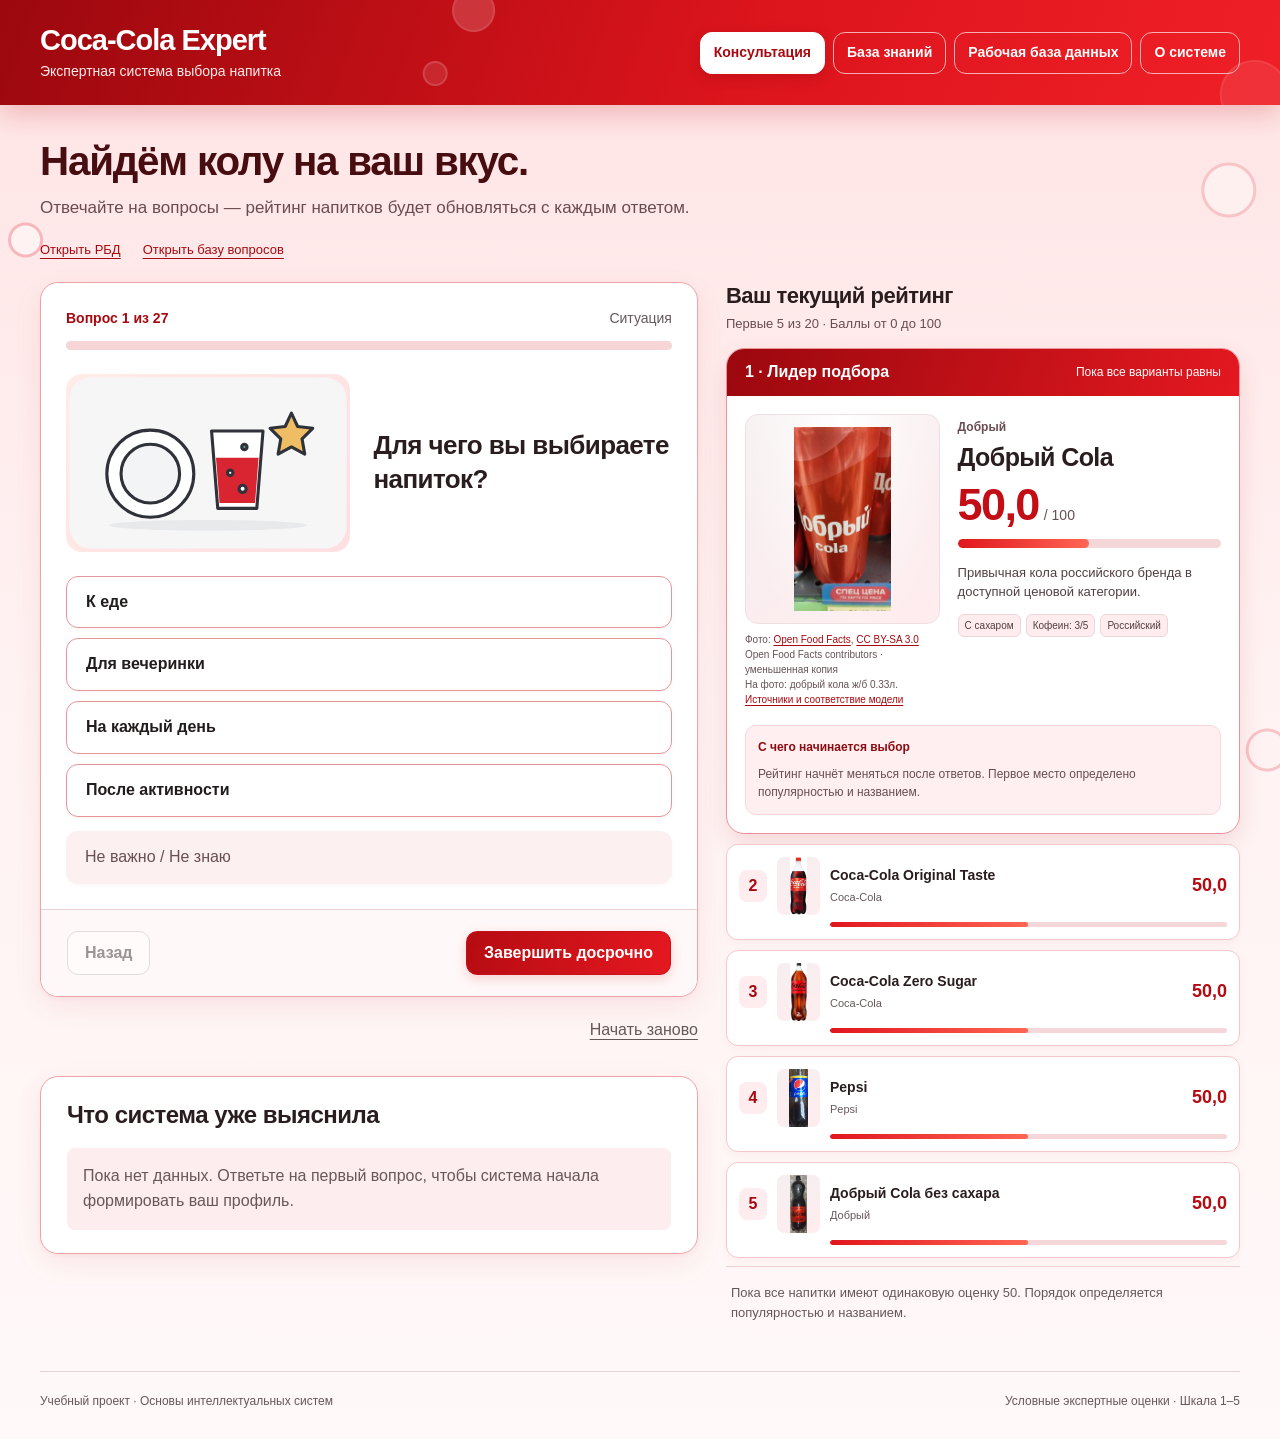
==== commit 200c2250: "Make UI palette deeper red and add local photos for all 20 drinks" ====
--- a/index.html
+++ b/index.html
@@ -40,7 +40,7 @@
         <p>В рабочей базе можно посмотреть параметры, историю ответов с выводами на каждом шаге, журнал правил и текущие оценки всех объектов с вкладами. JSON-снимок фактов, журнала и ответов можно скачать прямо из браузера. Все представления РБД обновляются при ответе, возврате и перезапуске.</p>
         <p>Каждый вопрос сопровождается оригинальной SVG-иллюстрацией из папки img/questions. Эти же изображения показаны в базе вопросов и итоговой цепочке ответов. В изображениях нет логотипов и надписей.</p>
         <p>Лидер живого и итогового рейтинга показан крупной карточкой с фотографией, оценкой и тремя наибольшими положительными вкладами правил. Остальные напитки — компактными строками с миниатюрами. До содержательных ответов все оценки равны; порядок по популярности и названию сохраняется.</p>
-        <p>Для 17 напитков использованы предоставленные фотографии упаковки Open Food Facts (CC BY-SA 3.0), для трёх — оригинальные SVG-иллюстрации. Атрибуция хранится в photo.credit базы напитков и доступна в подразделе «Источники фото». Фотографии упаковки не подтверждают условные свойства модели. Товарные знаки принадлежат владельцам; проект учебный и не связан с брендами. Анимация смены лидера отключается при настройке уменьшения движения.</p>
+        <p>Для всех 20 напитков использованы локальные копии фотографий упаковки Open Food Facts (CC BY-SA 3.0). Атрибуция хранится в photo.credit базы напитков и доступна в подразделе «Источники фото». Фотографии упаковки не подтверждают условные свойства модели. Товарные знаки принадлежат владельцам; проект учебный и не связан с брендами. Анимация смены лидера отключается при настройке уменьшения движения.</p>
         <div class="flow" aria-label="Цепочка обработки"><span>Ответ пользователя</span><span aria-hidden="true">→</span><span>Рабочие факты</span><span aria-hidden="true">→</span><span>Прямой вывод</span><span aria-hidden="true">→</span><span>Рейтинг и объяснение</span></div>
         <h2>Два вида правил</h2>
         <p><strong>Параметр → параметр.</strong> Правила вывода добавляют неизвестные факты. Например, выбор вечеринки задаёт предпочтение сильной газации. Вопрос об уже известном параметре пропускается; интерфейс показывает причину и номер правила.</p>
--- a/style.css
+++ b/style.css
@@ -1,12 +1,12 @@
 /* Общие стили интерфейса и адаптивная компоновка. */
 :root {
   color-scheme: light;
-  --red: #c7193c;
-  --red-dark: #9b1235;
-  --ink: #202126;
-  --muted: #62646d;
-  --line: #d9dadd;
-  --soft: #f6f6f7;
+  --red: #e0161e;
+  --red-dark: #a60a10;
+  --ink: #221c1d;
+  --muted: #66585a;
+  --line: #ebd1d3;
+  --soft: #fdf2f2;
   --surface: #fff;
   --radius: 18px;
   font-family: -apple-system, BlinkMacSystemFont, "Segoe UI", Arial, sans-serif;
@@ -214,110 +214,110 @@
   .json-view { font-size: 12px; padding: 12px; }
 }
 
-/* Яркая палитра, мягкая глубина и цветовые акценты вкусов. */
+/* Яркая красная палитра, мягкая глубина и цветовые акценты вкусов. */
 body {
-  background: radial-gradient(circle at 2% 240px, #fff7f9 0 14px, #f7d3dc 15px 17px, transparent 18px), radial-gradient(circle at 96% 190px, #fff5f7 0 24px, #f9dce3 25px 27px, transparent 28px), radial-gradient(circle at 99% 750px, #fff6f8 0 18px, #f9dce3 19px 21px, transparent 22px), linear-gradient(180deg, #fff0f4 0, #fff7f9 700px, #fff 1500px);
-  color: #29212a;
+  background: radial-gradient(circle at 2% 240px, #fff2f2 0 14px, #f6b8bc 15px 17px, transparent 18px), radial-gradient(circle at 96% 190px, #fff0f0 0 24px, #f7c4c7 25px 27px, transparent 28px), radial-gradient(circle at 99% 750px, #fff2f2 0 18px, #f7c4c7 19px 21px, transparent 22px), linear-gradient(180deg, #ffe3e4 0, #fff2f2 680px, #fff9f9 1500px);
+  color: #291d1e;
 }
 .site-header {
   width: 100%; margin: 0; padding: 23px max(40px, calc((100% - 1344px) / 2));
-  background: linear-gradient(110deg, #8e1032, #c8173e 66%, #d31b3e);
-  border: 0; box-shadow: 0 6px 24px #9d17352b; position: relative; isolation: isolate;
+  background: linear-gradient(110deg, #9b080e, #dc141c 58%, #f01f27);
+  border: 0; box-shadow: 0 8px 26px #b40c133b; position: relative; isolation: isolate;
 }
 .site-header::before { content: ""; position: absolute; inset: 0; z-index: -1; pointer-events: none; background: radial-gradient(circle at 37% 10%, #ffffff28 0 19px, #ffffff3b 20px 21px, transparent 22px), radial-gradient(circle at 34% 70%, #ffffff1a 0 10px, #ffffff38 11px 12px, transparent 13px), radial-gradient(circle at 98% 90%, #ffffff15 0 32px, #ffffff25 33px 34px, transparent 35px); }
 .brand { color: #fff; }
 .brand span { font-size: 29px; }
-.brand p { color: #fff0f4; }
+.brand p { color: #ffebeb; }
 .site-header nav { align-self: center; gap: 8px; }
-.site-header nav button { padding: 9px 13px; border: 1px solid #ffffff9c; border-radius: 12px; color: #fff; font-weight: 600; }
-.site-header nav button:hover { background: #ffffff1c; }
-.site-header nav button[aria-selected="true"] { color: #941330; background: #fff; border-color: #fff; box-shadow: 0 4px 13px #65051e26; }
+.site-header nav button { padding: 9px 13px; border: 1px solid #ffffffa6; border-radius: 12px; color: #fff; font-weight: 600; }
+.site-header nav button:hover { background: #ffffff24; }
+.site-header nav button[aria-selected="true"] { color: #a60a10; background: #fff; border-color: #fff; box-shadow: 0 4px 13px #65040830; }
 .site-header nav button:focus-visible { outline-color: #fff; }
-h1 { color: #351c27; }
-.page-intro p { color: #66535d; }
-.panel { border-color: #eeb8c6; box-shadow: 0 10px 30px #9f25470b, 0 2px 5px #9f254707; }
+h1 { color: #470d10; }
+.page-intro p { color: #6a4c4f; }
+.panel { border-color: #efa4a8; box-shadow: 0 10px 30px #b8141c12, 0 2px 5px #b8141c0a; }
 .question-main { padding: 25px; }
-.question-meta strong { color: #7e1732; }
-progress { height: 9px; background: #f3dce3; }
-progress::-webkit-progress-bar { background: #f3dce3; }
-progress::-webkit-progress-value { background: linear-gradient(90deg, #e65833, #c7193c 65%, #891535); box-shadow: 0 2px 6px #bd183d33; }
-progress::-moz-progress-bar { background: linear-gradient(90deg, #e65833, #c7193c 65%, #891535); }
+.question-meta strong { color: #a60a10; }
+progress { height: 9px; background: #f7d4d6; }
+progress::-webkit-progress-bar { background: #f7d4d6; }
+progress::-webkit-progress-value { background: linear-gradient(90deg, #ff4b36, #e0161e 65%, #9b080e); box-shadow: 0 2px 6px #d6141c3b; }
+progress::-moz-progress-bar { background: linear-gradient(90deg, #ff4b36, #e0161e 65%, #9b080e); }
 .question-prompt { grid-template-columns: minmax(200px, .95fr) minmax(0, 1fr); gap: 24px; margin: 24px 0; }
-.question-illustration { grid-column: 1; grid-row: 1; max-width: 320px; border-radius: 16px; background: linear-gradient(135deg, #fff0e4, #ffe5ef); }
+.question-illustration { grid-column: 1; grid-row: 1; max-width: 320px; border-radius: 16px; background: linear-gradient(135deg, #ffece8, #ffdfe2); }
 .question-prompt .question-title { grid-column: 2; grid-row: 1; font-size: 26px; }
-.answer { border-color: #df9aac; border-width: 1.5px; border-radius: 12px; box-shadow: 0 2px 5px #a6123305; transition: transform .16s, box-shadow .16s, background .16s, border-color .16s; }
-.answer:hover { background: #fff0f4; border-color: #bc163b; transform: translateY(-2px); box-shadow: 0 5px 12px #b2193a17; }
-.answer:active { transform: scale(.99); background: #ffe4eb; }
-.answer.neutral { background: #faf2f5; color: #62525a; padding-left: 18px; }
-.question-actions { background: #fffafb; border-radius: 0 0 18px 18px; }
+.answer { border-color: #e69599; border-width: 1.5px; border-radius: 12px; box-shadow: 0 2px 5px #b8121908; transition: transform .16s, box-shadow .16s, background .16s, border-color .16s; }
+.answer:hover { background: #ffecee; border-color: #dc141c; transform: translateY(-2px); box-shadow: 0 5px 12px #c8131b1f; }
+.answer:active { transform: scale(.99); background: #ffdadd; }
+.answer.neutral { background: #fcf0f1; color: #684f52; padding-left: 18px; }
+.question-actions { background: #fff8f8; border-radius: 0 0 18px 18px; }
 .button { border-radius: 11px; transition: transform .16s, box-shadow .16s; }
-.button.primary { background: linear-gradient(110deg, #a71235, #ce193c); box-shadow: 0 4px 12px #b7173c22; }
-.button.primary:hover:enabled { background: linear-gradient(110deg, #8f0f2d, #bc1335); transform: translateY(-1px); }
+.button.primary { background: linear-gradient(110deg, #b50b12, #e61820); border-color: #c70f17; box-shadow: 0 4px 12px #c8131b2b; }
+.button.primary:hover:enabled { background: linear-gradient(110deg, #98080e, #cf1219); transform: translateY(-1px); }
 .button:active:enabled { transform: scale(.98); }
-.subnav { background: #fff7faed; backdrop-filter: blur(10px); border-color: #edd5dd; }
-.subnav button { box-shadow: 0 2px 5px #a6123306; }
-.subnav button[aria-pressed="true"] { background: #fce7ee; border-color: #c7193c; }
-.table-wrap { background: #fff; border-color: #ead7df; box-shadow: 0 4px 16px #9f254706; }
-thead th { background: #f9eef2; }
-.json-view { background: #f9f4f7; }
-.empty { background: #fbf1f5; }
-[data-flavor] { --flavor: #c7193c; --flavor-bright: #ee7754; --flavor-soft: #fff0f3; }
+.subnav { background: #fff4f4ed; backdrop-filter: blur(10px); border-color: #f0cbce; }
+.subnav button { box-shadow: 0 2px 5px #b8121908; }
+.subnav button[aria-pressed="true"] { background: #ffe2e4; border-color: #e0161e; color: #a60a10; }
+.table-wrap { background: #fff; border-color: #efced0; box-shadow: 0 4px 16px #b8121908; }
+thead th { background: #fdeaea; }
+.json-view { background: #fdf3f3; }
+.empty { background: #fdedee; }
+[data-flavor] { --flavor: #e0161e; --flavor-bright: #ff6654; --flavor-soft: #ffecee; }
 [data-flavor="vanilla"] { --flavor: #a77929; --flavor-bright: #efc76d; --flavor-soft: #fff5dc; }
-[data-flavor="cherry"] { --flavor: #84123c; --flavor-bright: #cc547b; --flavor-soft: #fceaf1; }
+[data-flavor="cherry"] { --flavor: #990f2b; --flavor-bright: #df3a58; --flavor-soft: #ffe8ed; }
 [data-flavor="lemon"] { --flavor: #957000; --flavor-bright: #efd457; --flavor-soft: #fff8d9; }
 [data-flavor="orange"] { --flavor: #b65308; --flavor-bright: #f4a547; --flavor-soft: #fff0dc; }
 [data-flavor="coffee"] { --flavor: #704630; --flavor-bright: #b88a65; --flavor-soft: #f5ebe2; }
-[data-flavor="raspberry"] { --flavor: #b51665; --flavor-bright: #ed7eae; --flavor-soft: #ffedf5; }
+[data-flavor="raspberry"] { --flavor: #b81449; --flavor-bright: #ef5b84; --flavor-soft: #ffe8ef; }
 [data-flavor="herbal"] { --flavor: #25694e; --flavor-bright: #75b992; --flavor-soft: #e9f6ec; }
 .ranking-panel { background: none; border: 0; box-shadow: none; padding: 0; }
 .ranking-panel h2 { font-size: 22px; }
-.ranking-caption { margin-bottom: 14px; color: #66535d; }
+.ranking-caption { margin-bottom: 14px; color: #6a4c4f; }
 .rank-list { display: grid; gap: 10px; }
-.rank-bar { background: #f1dce4; height: 7px; }
-.rank-bar span { background: linear-gradient(90deg, var(--flavor, #c7193c), var(--flavor-bright, #ee7754)); }
-.rank-item.leader-card { padding: 0 0 18px; border: 1px solid #e7a4b6; border-radius: 18px; overflow: hidden; background: #fff; box-shadow: 0 10px 25px #8b173515; }
-.leader-ribbon { padding: 11px 18px; display: flex; flex-wrap: wrap; justify-content: space-between; gap: 5px 12px; color: #fff; background: linear-gradient(110deg, #951235, #d21b40); }
+.rank-bar { background: #f6d7d9; height: 7px; }
+.rank-bar span { background: linear-gradient(90deg, var(--flavor, #e0161e), var(--flavor-bright, #ff6654)); }
+.rank-item.leader-card { padding: 0 0 18px; border: 1.5px solid #eb9398; border-radius: 18px; overflow: hidden; background: #fff; box-shadow: 0 10px 25px #a80d141c; }
+.leader-ribbon { padding: 11px 18px; display: flex; flex-wrap: wrap; justify-content: space-between; gap: 5px 12px; color: #fff; background: linear-gradient(110deg, #9b080e, #e41820); }
 .leader-ribbon strong { font-size: 16px; }
 .leader-ribbon > span { font-size: 12px; align-self: center; }
 .leader-body { display: grid; grid-template-columns: minmax(0, .85fr) minmax(0, 1.15fr); gap: 18px; padding: 18px 18px 8px; }
 .leader-photo { margin: 0; min-width: 0; }
-.photo-stage { display: grid; place-items: center; height: 210px; padding: 12px; background: radial-gradient(ellipse at top, #fff, transparent 80%), linear-gradient(145deg, #f1f0f2, var(--flavor-soft)); border: 1px solid #ede7ec; border-radius: 13px; }
+.photo-stage { display: grid; place-items: center; height: 210px; padding: 12px; background: radial-gradient(ellipse at top, #fff, transparent 80%), linear-gradient(145deg, #f5eff0, var(--flavor-soft)); border: 1px solid #f0dfe1; border-radius: 13px; }
 .hero-photo { width: 100%; height: 184px; object-fit: contain; display: block; border-radius: 5px; }
-.photo-caption { font-size: 10px; line-height: 1.5; color: #63565e; margin: 8px 0 0; overflow-wrap: anywhere; }
-.photo-caption a { color: #951330; text-underline-offset: 2px; }
-.leader-brand { font-size: 12px; font-weight: 650; color: #62535b; }
+.photo-caption { font-size: 10px; line-height: 1.5; color: #665255; margin: 8px 0 0; overflow-wrap: anywhere; }
+.photo-caption a { color: #a60a10; text-underline-offset: 2px; }
+.leader-brand { font-size: 12px; font-weight: 650; color: #6b4e51; }
 .leader-info { min-width: 0; }
 .leader-info h3 { font-size: 25px; line-height: 1.16; letter-spacing: -.6px; margin: 4px 0 10px; }
 .hero-score { display: flex; align-items: baseline; gap: 5px; line-height: 1; margin-bottom: 12px; }
-.hero-score .score { font-size: 45px; letter-spacing: -1.6px; color: #a20e33; }
-.hero-score > span { font-size: 14px; color: #63505a; }
+.hero-score .score { font-size: 45px; letter-spacing: -1.6px; color: #c40e16; }
+.hero-score > span { font-size: 14px; color: #684f52; }
 .leader-info .rank-bar { margin: 0 0 15px; height: 9px; }
-.leader-description { font-size: 13px; line-height: 1.5; margin: 0 0 12px; color: #4f424a; }
+.leader-description { font-size: 13px; line-height: 1.5; margin: 0 0 12px; color: #523f42; }
 .drink-badges { display: flex; flex-wrap: wrap; gap: 5px; }
-.drink-badges span { color: #50414a; background: var(--flavor-soft); border: 1px solid #e8dce1; border-radius: 6px; padding: 3px 6px; font-size: 10px; }
-.leader-reason-block { margin: 10px 18px 0; padding: 12px; border-radius: 11px; background: #fcf2f6; }
-.leader-reason-block h4 { font-size: 12px; margin: 0 0 8px; color: #76223d; }
+.drink-badges span { color: #543e41; background: var(--flavor-soft); border: 1px solid #edd6d8; border-radius: 6px; padding: 3px 6px; font-size: 10px; }
+.leader-reason-block { margin: 10px 18px 0; padding: 12px; border-radius: 11px; background: #ffeff0; border: 1px solid #fbd7d9; }
+.leader-reason-block h4 { font-size: 12px; margin: 0 0 8px; color: #8c0c12; }
 .leader-reasons { list-style: none; padding: 0; margin: 0; display: grid; gap: 9px; }
 .leader-reasons li { display: grid; grid-template-columns: 29px minmax(0, 1fr) auto; gap: 8px; font-size: 11px; line-height: 1.45; }
 .leader-reasons .rule-ref { font-size: 11px; }
-.leader-reasons strong { color: #8c1837; font-variant-numeric: tabular-nums; }
-.leader-empty { font-size: 12px; color: #65515d; margin: 0; }
-.rank-item.compact-drink { padding: 12px; background: #fff; border: 1px solid #edd2dc; border-radius: 12px; box-shadow: 0 3px 10px #95133007; }
+.leader-reasons strong { color: #a60a10; font-variant-numeric: tabular-nums; }
+.leader-empty { font-size: 12px; color: #684f52; margin: 0; }
+.rank-item.compact-drink { padding: 12px; background: #fff; border: 1px solid #f2c8cb; border-radius: 12px; box-shadow: 0 3px 10px #a60a100a; }
 .compact-main { display: grid; grid-template-columns: 28px 43px minmax(0, 1fr) auto; gap: 10px; align-items: center; }
-.compact-main .place { display: grid; place-items: center; border-radius: 8px; min-height: 32px; background: var(--flavor-soft); color: #8b1636; font-weight: 700; }
+.compact-main .place { display: grid; place-items: center; border-radius: 8px; min-height: 32px; background: var(--flavor-soft); color: #a60a10; font-weight: 700; }
 .compact-name { display: grid; gap: 3px; min-width: 0; }
 .compact-name .drink-name { font-size: 14px; }
 .compact-name > .small { font-size: 11px; }
-.compact-main > .score { font-size: 18px; color: #931033; }
+.compact-main > .score { font-size: 18px; color: #b50b12; }
 .compact-drink > .rank-bar { margin: 7px 0 0 91px; height: 5px; }
-.thumbnail-stage { display: grid; place-items: center; width: 43px; height: 58px; border-radius: 7px; background: linear-gradient(145deg, #f3f2f4, var(--flavor-soft)); flex: 0 0 auto; }
+.thumbnail-stage { display: grid; place-items: center; width: 43px; height: 58px; border-radius: 7px; background: linear-gradient(145deg, #f5eff0, var(--flavor-soft)); flex: 0 0 auto; }
 .thumbnail-stage a { display: block; width: 100%; height: 100%; border-radius: inherit; }
 .drink-thumb { display: block; width: 100%; height: 100%; max-height: 58px; object-fit: contain; border-radius: 6px; }
-.fallback-note { display: block; color: #685a62; font-size: 10px; line-height: 1.4; margin-top: 3px; }
+.fallback-note { display: block; color: #685558; font-size: 10px; line-height: 1.4; margin-top: 3px; }
 .table-drink { display: flex; align-items: center; gap: 12px; min-width: 205px; text-align: left; }
 .table-drink > div { min-width: 0; }
 .photo-sources-table { min-width: 1050px; }
-.photo-sources-table a { color: #971435; }
+.photo-sources-table a { color: #a60a10; }
 .final-ranking { padding: 0; border: 0; background: none; box-shadow: none; }
 .final-ranking .leader-body { grid-template-columns: minmax(0, .9fr) minmax(0, 1.1fr); gap: 25px; padding: 24px; }
 .final-ranking .photo-stage { height: 300px; }
@@ -329,7 +329,7 @@
 .final-ranking .leader-reason-block { margin: 8px 24px 18px; }
 .leader-card > .explanation { margin: 15px 24px 0; }
 .compact-drink > .explanation { margin: 12px 0 0 38px; }
-.ranking-note { padding-inline: 5px; border-color: #ecd4dd; }
+.ranking-note { padding-inline: 5px; border-color: #f0cfd1; }
 .leader-changed { animation: leader-arrives .32s ease-out; }
 @keyframes leader-arrives { from { opacity: .4; transform: translateY(5px) scale(.985); } to { opacity: 1; transform: none; } }
 @media (max-width: 1100px) {
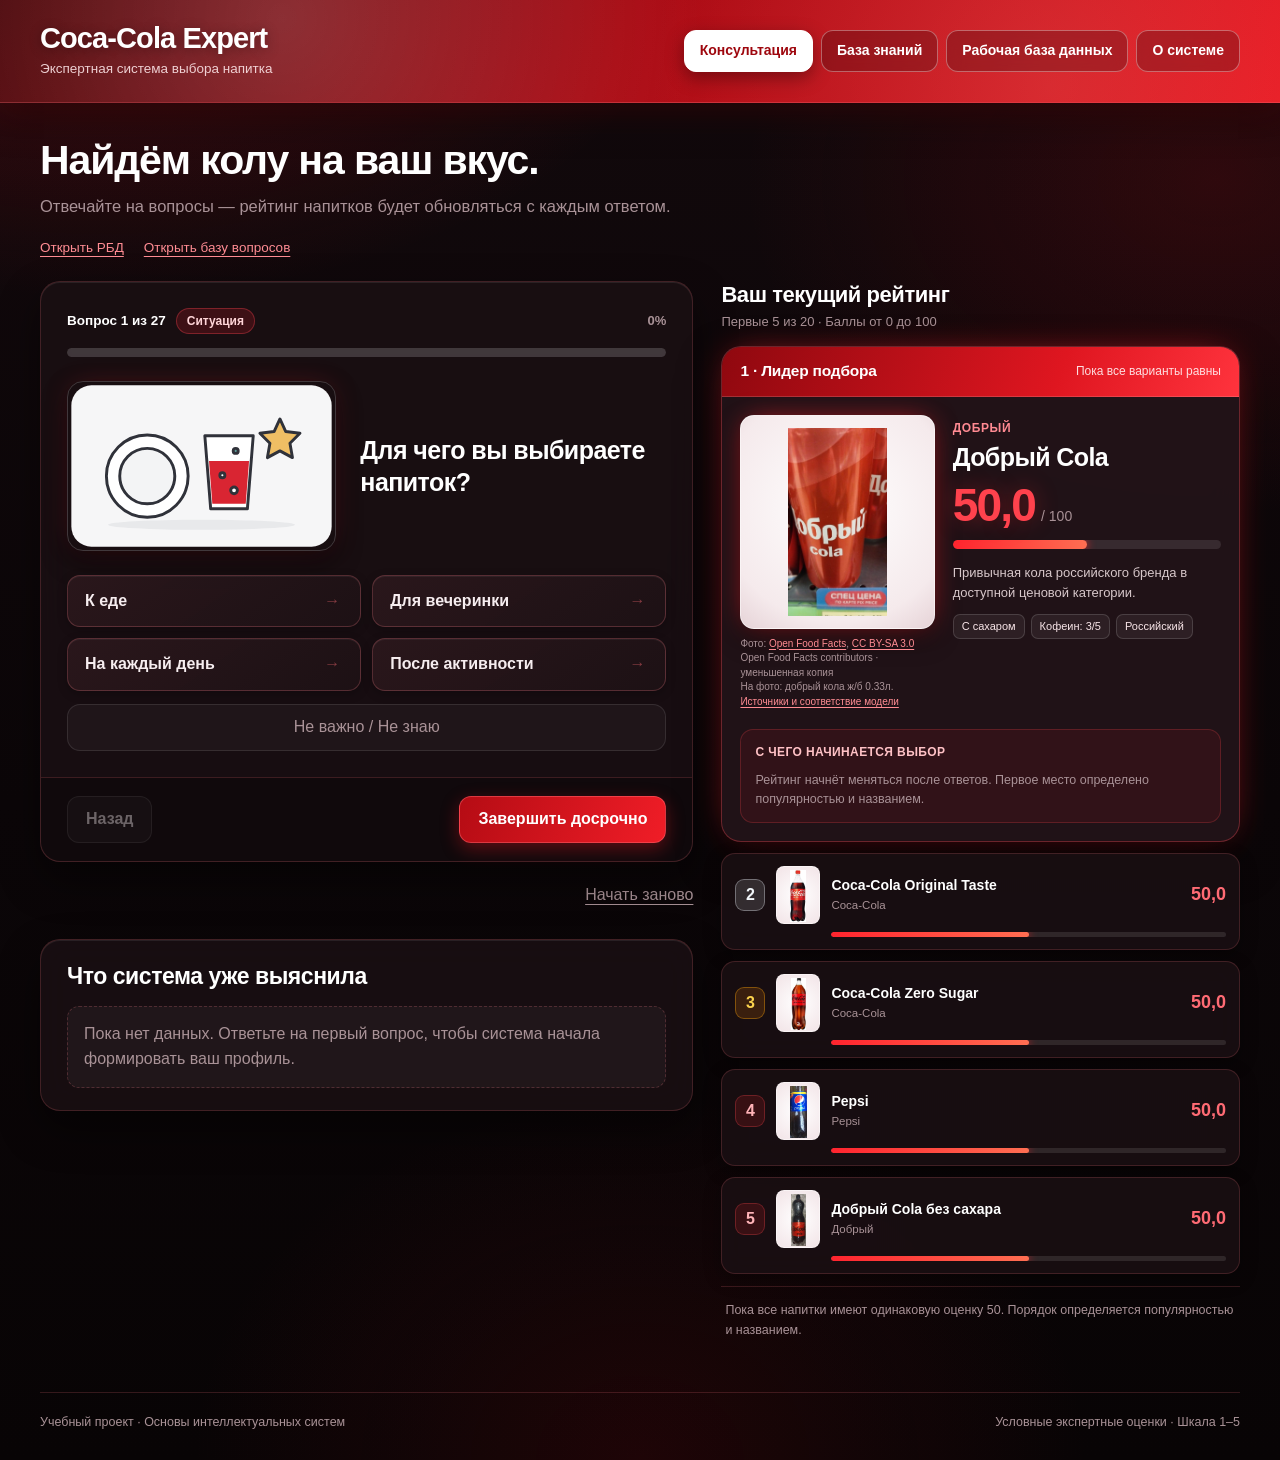
==== commit 9a6eb003: "Redesign UI with dark Coca-Cola Zero Sugar glassmorphism theme" ====
--- a/index.html
+++ b/index.html
@@ -3,6 +3,7 @@
 <head>
   <meta charset="utf-8">
   <meta name="viewport" content="width=device-width, initial-scale=1">
+  <meta name="theme-color" content="#0d0709">
   <meta name="description" content="Учебная экспертная система подбора колы: объяснимые рекомендации, база знаний и прямой логический вывод.">
   <title>Coca-Cola Expert — подбор напитка</title>
   <link rel="icon" href="data:,">
@@ -11,6 +12,7 @@
 <body>
   <a class="skip-link" href="#main">К содержимому</a>
   <header class="site-header">
+    <div class="header-bubbles" aria-hidden="true"><span></span><span></span><span></span><span></span><span></span><span></span></div>
     <div class="brand"><span>Coca-Cola Expert</span><p>Экспертная система выбора напитка</p></div>
     <nav role="tablist" aria-label="Разделы системы">
       <button id="tab-consultation" role="tab" aria-selected="true" aria-controls="consultation" tabindex="0">Консультация</button>
@@ -41,7 +43,15 @@
         <p>Каждый вопрос сопровождается оригинальной SVG-иллюстрацией из папки img/questions. Эти же изображения показаны в базе вопросов и итоговой цепочке ответов. В изображениях нет логотипов и надписей.</p>
         <p>Лидер живого и итогового рейтинга показан крупной карточкой с фотографией, оценкой и тремя наибольшими положительными вкладами правил. Остальные напитки — компактными строками с миниатюрами. До содержательных ответов все оценки равны; порядок по популярности и названию сохраняется.</p>
         <p>Для всех 20 напитков использованы локальные копии фотографий упаковки Open Food Facts (CC BY-SA 3.0). Атрибуция хранится в photo.credit базы напитков и доступна в подразделе «Источники фото». Фотографии упаковки не подтверждают условные свойства модели. Товарные знаки принадлежат владельцам; проект учебный и не связан с брендами. Анимация смены лидера отключается при настройке уменьшения движения.</p>
-        <div class="flow" aria-label="Цепочка обработки"><span>Ответ пользователя</span><span aria-hidden="true">→</span><span>Рабочие факты</span><span aria-hidden="true">→</span><span>Прямой вывод</span><span aria-hidden="true">→</span><span>Рейтинг и объяснение</span></div>
+        <div class="flow" aria-label="Цепочка обработки">
+          <div class="flow-step"><span>1</span><strong>Ответ</strong><small>Выбор предпочтения</small></div>
+          <span class="flow-arrow" aria-hidden="true">→</span>
+          <div class="flow-step"><span>2</span><strong>Факты РБД</strong><small>Запись профиля</small></div>
+          <span class="flow-arrow" aria-hidden="true">→</span>
+          <div class="flow-step"><span>3</span><strong>Прямой вывод</strong><small>Пропуск лишних Q</small></div>
+          <span class="flow-arrow" aria-hidden="true">→</span>
+          <div class="flow-step"><span>4</span><strong>Рейтинг 0–100</strong><small>Объяснение вкладов</small></div>
+        </div>
         <h2>Два вида правил</h2>
         <p><strong>Параметр → параметр.</strong> Правила вывода добавляют неизвестные факты. Например, выбор вечеринки задаёт предпочтение сильной газации. Вопрос об уже известном параметре пропускается; интерфейс показывает причину и номер правила.</p>
         <p>Вывод повторяется до неподвижной точки: пока можно добавить новый факт. Известные факты не перезаписываются, поэтому циклы завершаются. При конфликте выводов действует первое правило в порядке базы; явный ответ пользователя сохраняется.</p>
--- a/style.css
+++ b/style.css
@@ -1,177 +1,669 @@
-/* Общие стили интерфейса и адаптивная компоновка. */
+/* Тёмная тема «Coca-Cola Zero Sugar», стеклянные карточки и акценты вкусов. */
 :root {
-  color-scheme: light;
-  --red: #e0161e;
-  --red-dark: #a60a10;
-  --ink: #221c1d;
-  --muted: #66585a;
-  --line: #ebd1d3;
-  --soft: #fdf2f2;
-  --surface: #fff;
-  --radius: 18px;
+  color-scheme: dark;
+  --red: #ff242e;
+  --red-strong: #d9111b;
+  --red-dark: #99080f;
+  --red-glow: rgba(255, 36, 46, 0.32);
+  --ink: #f6edef;
+  --ink-soft: #d7c7ca;
+  --muted: #a99297;
+  --line: rgba(255, 118, 128, 0.18);
+  --line-strong: rgba(255, 74, 86, 0.34);
+  --soft: rgba(255, 255, 255, 0.045);
+  --surface: #150d10;
+  --glass: rgba(27, 16, 20, 0.84);
+  --glass-strong: rgba(34, 20, 25, 0.94);
+  --radius: 20px;
   font-family: -apple-system, BlinkMacSystemFont, "Segoe UI", Arial, sans-serif;
   color: var(--ink);
-  background: var(--surface);
+  background: #0a0607;
   font-size: 16px;
   line-height: 1.55;
 }
-* { box-sizing: border-box; }
-body { margin: 0; }
+* { box-sizing: border-box; scrollbar-color: rgba(255, 56, 68, 0.45) rgba(255, 255, 255, 0.04); scrollbar-width: thin; }
+*::-webkit-scrollbar { width: 9px; height: 9px; }
+*::-webkit-scrollbar-track { background: rgba(255, 255, 255, 0.03); border-radius: 999px; }
+*::-webkit-scrollbar-thumb { background: rgba(255, 56, 68, 0.4); border-radius: 999px; }
+*::-webkit-scrollbar-thumb:hover { background: rgba(255, 56, 68, 0.65); }
+
+body {
+  margin: 0;
+  min-height: 100vh;
+  color: var(--ink);
+  background:
+    radial-gradient(900px 520px at 8% -40px, rgba(224, 18, 28, 0.24), transparent 65%),
+    radial-gradient(760px 540px at 95% 180px, rgba(185, 12, 22, 0.18), transparent 62%),
+    radial-gradient(640px 520px at 50% 100%, rgba(145, 10, 18, 0.16), transparent 70%),
+    linear-gradient(180deg, #12090c 0%, #0b0608 55%, #080405 100%);
+}
 button, input { font: inherit; }
 button { cursor: pointer; }
-button:disabled { cursor: default; opacity: .45; }
+button:disabled { cursor: default; opacity: .4; }
 button, a, summary, [tabindex] { -webkit-tap-highlight-color: transparent; }
-:focus-visible { outline: 3px solid var(--red); outline-offset: 4px; }
+:focus-visible { outline: 2.5px solid #ff4d57; outline-offset: 3px; }
 [hidden] { display: none !important; }
+a { color: #ff6b74; }
+a:hover { color: #ff99a0; }
+
 .site-header, main, .site-footer { width: min(1344px, calc(100% - 80px)); margin-inline: auto; }
-.site-header { display: flex; align-items: center; justify-content: space-between; gap: 32px; padding: 27px 0 22px; border-bottom: 1px solid var(--line); }
-.brand span { font-size: 27px; font-weight: 760; letter-spacing: -1px; line-height: 1.2; }
-.brand p { margin: 3px 0 0; color: var(--muted); font-size: 14px; }
-nav { display: flex; align-self: stretch; gap: 22px; }
-nav button { background: none; border: 0; border-bottom: 3px solid transparent; padding: 10px 0; color: var(--ink); font-size: 14px; white-space: nowrap; }
-nav button[aria-selected="true"] { color: var(--red); border-bottom-color: var(--red); font-weight: 650; }
-nav button:hover { color: var(--red); }
-main { min-height: 70vh; padding: 33px 0 48px; }
+
+/* Шапка с эффектом газировки и стеклянной навигацией */
+.site-header {
+  width: 100%;
+  margin: 0;
+  padding: 22px max(40px, calc((100% - 1344px) / 2));
+  display: flex;
+  align-items: center;
+  justify-content: space-between;
+  gap: 28px;
+  position: relative;
+  overflow: hidden;
+  isolation: isolate;
+  background: linear-gradient(115deg, #4b0408 0%, #a80a13 48%, #e81822 100%);
+  border-bottom: 1px solid rgba(255, 120, 130, 0.35);
+  box-shadow: 0 12px 36px rgba(0, 0, 0, 0.55), 0 4px 28px rgba(224, 18, 28, 0.28);
+}
+.site-header::before {
+  content: "";
+  position: absolute;
+  inset: 0;
+  z-index: -1;
+  pointer-events: none;
+  background:
+    radial-gradient(circle at 22% 18%, rgba(255, 255, 255, 0.16) 0, transparent 42%),
+    radial-gradient(circle at 82% 85%, rgba(255, 190, 170, 0.14) 0, transparent 38%);
+}
+.header-bubbles {
+  position: absolute;
+  inset: 0;
+  z-index: -1;
+  pointer-events: none;
+}
+.header-bubbles span {
+  position: absolute;
+  bottom: -24px;
+  border-radius: 50%;
+  border: 1px solid rgba(255, 255, 255, 0.32);
+  background: radial-gradient(circle at 30% 30%, rgba(255, 255, 255, 0.34), rgba(255, 255, 255, 0.04));
+  animation: fizz-rise 9s linear infinite;
+}
+.header-bubbles span:nth-child(1) { left: 10%; width: 12px; height: 12px; animation-duration: 7.5s; animation-delay: 0s; }
+.header-bubbles span:nth-child(2) { left: 26%; width: 18px; height: 18px; animation-duration: 10.5s; animation-delay: -3s; }
+.header-bubbles span:nth-child(3) { left: 44%; width: 9px; height: 9px; animation-duration: 6.8s; animation-delay: -1.5s; }
+.header-bubbles span:nth-child(4) { left: 62%; width: 16px; height: 16px; animation-duration: 9.2s; animation-delay: -5s; }
+.header-bubbles span:nth-child(5) { left: 78%; width: 11px; height: 11px; animation-duration: 8s; animation-delay: -2.2s; }
+.header-bubbles span:nth-child(6) { left: 91%; width: 20px; height: 20px; animation-duration: 11.4s; animation-delay: -6.5s; }
+@keyframes fizz-rise {
+  0% { transform: translateY(0) scale(0.8); opacity: 0; }
+  15% { opacity: 0.75; }
+  85% { opacity: 0.55; }
+  100% { transform: translateY(-130px) scale(1.15); opacity: 0; }
+}
+
+.brand { color: #fff; }
+.brand span { display: block; font-size: 29px; font-weight: 800; letter-spacing: -0.9px; line-height: 1.15; text-shadow: 0 2px 12px rgba(0, 0, 0, 0.35); }
+.brand p { margin: 4px 0 0; color: rgba(255, 232, 234, 0.88); font-size: 13.5px; }
+
+.site-header nav { display: flex; align-self: center; gap: 8px; flex-wrap: wrap; }
+.site-header nav button {
+  padding: 9px 15px;
+  border: 1px solid rgba(255, 255, 255, 0.34);
+  border-radius: 12px;
+  background: rgba(18, 6, 9, 0.24);
+  backdrop-filter: blur(8px);
+  color: #fff;
+  font-size: 14px;
+  font-weight: 600;
+  white-space: nowrap;
+  transition: background .16s, border-color .16s, transform .16s, box-shadow .16s;
+}
+.site-header nav button:hover { background: rgba(255, 255, 255, 0.18); border-color: rgba(255, 255, 255, 0.65); }
+.site-header nav button[aria-selected="true"] {
+  color: #9e070e;
+  background: #fff;
+  border-color: #fff;
+  font-weight: 700;
+  box-shadow: 0 6px 18px rgba(0, 0, 0, 0.35);
+}
+.site-header nav button:focus-visible { outline-color: #fff; }
+
+main { min-height: 74vh; padding: 34px 0 52px; }
 h1, h2, h3, p { margin-top: 0; }
-h1 { font-size: clamp(28px, 3.15vw, 42px); line-height: 1.16; letter-spacing: -1.2px; margin-bottom: 10px; }
-h2 { font-size: 24px; line-height: 1.25; letter-spacing: -.5px; margin-bottom: 18px; }
-h3 { font-size: 18px; line-height: 1.4; margin-bottom: 12px; }
-.page-intro { margin-bottom: 30px; }
-.page-intro p { color: var(--muted); margin-bottom: 0; font-size: 17px; }
-.consultation-grid { display: grid; grid-template-columns: minmax(0, 1.28fr) minmax(0, 1fr); gap: 28px; align-items: start; }
-.panel { border: 1px solid #c8c9cd; border-radius: var(--radius); background: var(--surface); }
+h1 {
+  font-size: clamp(28px, 3.2vw, 42px);
+  line-height: 1.15;
+  letter-spacing: -1.1px;
+  margin-bottom: 10px;
+  color: #fff;
+}
+h2 { font-size: 23px; line-height: 1.25; letter-spacing: -.45px; margin-bottom: 16px; color: #fff; }
+h3 { font-size: 18px; line-height: 1.4; margin-bottom: 12px; color: #fff; }
+.page-intro { margin-bottom: 28px; }
+.page-intro p { color: var(--muted); margin-bottom: 0; font-size: 16.5px; }
+
+.consultation-grid { display: grid; grid-template-columns: minmax(0, 1.26fr) minmax(0, 1fr); gap: 28px; align-items: start; }
+
+/* Стеклянные тёмные панели */
+.panel {
+  border: 1px solid var(--line);
+  border-radius: var(--radius);
+  background: var(--glass);
+  backdrop-filter: blur(16px);
+  box-shadow:
+    inset 0 1px 0 rgba(255, 255, 255, 0.08),
+    0 18px 42px rgba(0, 0, 0, 0.45);
+}
+
 .question-main { padding: 26px; }
-.question-meta { display: flex; justify-content: space-between; gap: 16px; font-size: 14px; margin-bottom: 12px; }
-.question-meta span { color: var(--muted); }
-progress { display: block; appearance: none; border: 0; width: 100%; height: 7px; background: #e9e9eb; border-radius: 10px; overflow: hidden; accent-color: var(--red); }
-progress::-webkit-progress-bar { background: #e9e9eb; }
-progress::-webkit-progress-value { background: var(--red); border-radius: 10px; }
-progress::-moz-progress-bar { background: var(--red); border-radius: 10px; }
-.question-title { margin: 32px 0 22px; font-size: 26px; line-height: 1.3; letter-spacing: -.6px; }
+.question-meta {
+  display: flex;
+  justify-content: space-between;
+  align-items: center;
+  gap: 12px;
+  font-size: 13.5px;
+  margin-bottom: 14px;
+}
+.question-meta-left { display: flex; flex-wrap: wrap; align-items: center; gap: 8px 10px; }
+.question-meta strong { color: #fff; font-weight: 700; }
+.group-pill {
+  display: inline-flex;
+  align-items: center;
+  padding: 3px 10px;
+  border-radius: 999px;
+  font-size: 12px;
+  font-weight: 600;
+  color: #ffd5d8;
+  background: rgba(255, 36, 46, 0.16);
+  border: 1px solid rgba(255, 72, 82, 0.34);
+}
+.skip-pill {
+  display: inline-flex;
+  align-items: center;
+  padding: 3px 10px;
+  border-radius: 999px;
+  font-size: 12px;
+  font-weight: 600;
+  color: #fde68a;
+  background: rgba(245, 158, 11, 0.14);
+  border: 1px solid rgba(245, 158, 11, 0.34);
+}
+.progress-pct {
+  color: var(--muted);
+  font-size: 13px;
+  font-weight: 650;
+  font-variant-numeric: tabular-nums;
+}
+
+progress {
+  display: block;
+  appearance: none;
+  border: 0;
+  width: 100%;
+  height: 9px;
+  background: rgba(255, 255, 255, 0.09);
+  border-radius: 999px;
+  overflow: hidden;
+  accent-color: var(--red);
+}
+progress::-webkit-progress-bar { background: rgba(255, 255, 255, 0.09); border-radius: 999px; }
+progress::-webkit-progress-value {
+  background: linear-gradient(90deg, #ff5d38, #ff1e29 60%, #b80a13);
+  border-radius: 999px;
+  box-shadow: 0 0 14px rgba(255, 36, 46, 0.65);
+  transition: width .25s ease;
+}
+progress::-moz-progress-bar {
+  background: linear-gradient(90deg, #ff5d38, #ff1e29 60%, #b80a13);
+  border-radius: 999px;
+}
+
+.question-prompt {
+  display: grid;
+  grid-template-columns: minmax(200px, .88fr) minmax(0, 1fr);
+  align-items: center;
+  gap: 24px;
+  margin: 24px 0;
+}
+.question-illustration {
+  grid-column: 1;
+  grid-row: 1;
+  width: 100%;
+  max-width: 300px;
+  height: auto;
+  display: block;
+  border-radius: 16px;
+  border: 1px solid rgba(255, 255, 255, 0.18);
+  box-shadow: 0 10px 26px rgba(0, 0, 0, 0.45), 0 0 28px -8px rgba(255, 36, 46, 0.35);
+}
+.question-prompt .question-title {
+  grid-column: 2;
+  grid-row: 1;
+  margin: 0;
+  font-size: 25px;
+  line-height: 1.28;
+  letter-spacing: -.55px;
+  color: #fff;
+}
+
+/* Варианты ответов */
 .answers { display: grid; gap: 10px; }
-.answer { text-align: left; border: 1px solid #bcbec3; background: #fff; color: var(--ink); border-radius: 10px; padding: 13px 19px; min-height: 52px; font-weight: 600; transition: background .15s, border-color .15s; }
-.answer:hover { border-color: var(--red); background: #fff5f5; }
-.answer.neutral { border-color: transparent; font-weight: 400; color: var(--muted); padding-left: 0; margin-top: 4px; }
-.question-actions { display: flex; flex-wrap: wrap; justify-content: space-between; gap: 12px; border-top: 1px solid var(--line); padding: 21px 26px; }
-.button { border-radius: 9px; background: #fff; border: 1px solid #bcbec3; padding: 9px 17px; color: var(--ink); font-weight: 600; min-height: 44px; }
-.button:hover:enabled { background: var(--soft); }
-.button.primary { background: var(--red); border-color: var(--red); color: #fff; }
-.button.primary:hover:enabled { background: var(--red-dark); }
+.answers.answers-grid { grid-template-columns: repeat(2, minmax(0, 1fr)); gap: 11px; }
+.answer {
+  display: flex;
+  align-items: center;
+  justify-content: space-between;
+  gap: 12px;
+  text-align: left;
+  border: 1.5px solid rgba(255, 132, 140, 0.24);
+  background: linear-gradient(145deg, rgba(44, 24, 29, 0.9), rgba(30, 17, 21, 0.92));
+  color: var(--ink);
+  border-radius: 13px;
+  padding: 13px 17px;
+  min-height: 52px;
+  font-weight: 600;
+  box-shadow: inset 0 1px 0 rgba(255, 255, 255, 0.05), 0 3px 10px rgba(0, 0, 0, 0.25);
+  transition: transform .16s, box-shadow .16s, background .16s, border-color .16s;
+}
+.answer-arrow {
+  color: #ff6b74;
+  font-size: 16px;
+  opacity: 0.45;
+  transform: translateX(-3px);
+  transition: opacity .16s, transform .16s, color .16s;
+  flex-shrink: 0;
+}
+.answer:hover {
+  border-color: #ff3b45;
+  background: linear-gradient(145deg, rgba(84, 20, 29, 0.92), rgba(48, 16, 22, 0.95));
+  transform: translateY(-2px);
+  box-shadow: 0 8px 20px rgba(255, 28, 38, 0.22), inset 0 1px 0 rgba(255, 255, 255, 0.12);
+}
+.answer:hover .answer-arrow { opacity: 1; transform: translateX(2px); color: #fff; }
+.answer:active { transform: scale(.985); }
+.answer.neutral {
+  grid-column: 1 / -1;
+  justify-content: center;
+  border-color: rgba(255, 255, 255, 0.1);
+  background: rgba(255, 255, 255, 0.035);
+  color: var(--muted);
+  font-weight: 500;
+  min-height: 44px;
+  padding: 10px 16px;
+  margin-top: 2px;
+  box-shadow: none;
+}
+.answer.neutral:hover {
+  background: rgba(255, 255, 255, 0.08);
+  border-color: rgba(255, 255, 255, 0.24);
+  color: var(--ink);
+  transform: none;
+  box-shadow: none;
+}
+
+.question-actions {
+  display: flex;
+  flex-wrap: wrap;
+  justify-content: space-between;
+  gap: 12px;
+  border-top: 1px solid var(--line);
+  background: rgba(14, 8, 10, 0.55);
+  border-radius: 0 0 var(--radius) var(--radius);
+  padding: 18px 26px;
+}
+.button {
+  border-radius: 12px;
+  background: rgba(255, 255, 255, 0.07);
+  border: 1px solid rgba(255, 255, 255, 0.16);
+  padding: 10px 18px;
+  color: var(--ink);
+  font-weight: 600;
+  min-height: 44px;
+  transition: transform .16s, background .16s, border-color .16s, box-shadow .16s;
+}
+.button:hover:enabled { background: rgba(255, 255, 255, 0.13); border-color: rgba(255, 255, 255, 0.28); }
+.button.primary {
+  background: linear-gradient(110deg, #b50c14, #f01d27);
+  border-color: rgba(255, 110, 118, 0.45);
+  color: #fff;
+  box-shadow: 0 6px 18px rgba(235, 22, 32, 0.35);
+}
+.button.primary:hover:enabled {
+  background: linear-gradient(110deg, #cc0f18, #ff2e38);
+  transform: translateY(-1px);
+  box-shadow: 0 8px 22px rgba(255, 36, 46, 0.45);
+}
+.button:active:enabled { transform: scale(.98); }
 .text-button { border: none; background: none; color: var(--muted); padding: 9px 0; text-decoration: underline; text-underline-offset: 4px; }
+.text-button:hover { color: #fff; }
 .session-actions { display: flex; justify-content: flex-end; gap: 18px; margin: 12px 0 0; }
-.ranking-panel { padding: 23px; }
-.ranking-panel h2 { margin-bottom: 5px; }
-.ranking-caption { color: var(--muted); font-size: 13px; margin-bottom: 8px; }
-.rank-list { list-style: none; padding: 0; margin: 0; }
-.rank-item { padding: 16px 0; border-bottom: 1px solid #e9e9eb; }
-.rank-item:last-child { border-bottom: 0; }
-.rank-heading { display: grid; grid-template-columns: 24px minmax(0, 1fr) auto; gap: 9px; align-items: baseline; }
-.place { color: var(--muted); font-variant-numeric: tabular-nums; }
-.drink-name { font-weight: 650; overflow-wrap: anywhere; line-height: 1.4; }
-.score { font-variant-numeric: tabular-nums; font-weight: 650; white-space: nowrap; }
-.rank-bar { display: block; margin: 9px 0 0 33px; height: 5px; border-radius: 5px; background: #ebebed; overflow: hidden; }
-.rank-bar span { display: block; height: 100%; background: var(--red); border-radius: inherit; }
-.movement { display: inline-block; margin-left: 5px; color: var(--muted); font-size: 12px; font-weight: 500; }
-.movement.up { color: #167044; }
-.movement.down { color: #a84b28; }
+
+/* Выведенные факты (чипы) */
+.inferred { padding: 22px 26px; margin-top: 22px; }
+.empty {
+  background: rgba(255, 255, 255, 0.04);
+  border: 1px dashed rgba(255, 130, 140, 0.22);
+  padding: 15px 16px;
+  border-radius: 12px;
+  color: var(--muted);
+  margin-bottom: 0;
+}
+.fact-chips {
+  list-style: none;
+  padding: 0;
+  margin: 14px 0 0;
+  display: grid;
+  grid-template-columns: repeat(auto-fill, minmax(220px, 1fr));
+  gap: 10px;
+}
+.fact-chip {
+  padding: 11px 13px;
+  border-radius: 12px;
+  background: rgba(255, 255, 255, 0.045);
+  border: 1px solid rgba(255, 120, 130, 0.22);
+  font-size: 13px;
+  line-height: 1.4;
+}
+.fact-chip-head {
+  display: flex;
+  align-items: center;
+  justify-content: space-between;
+  gap: 8px;
+  margin-bottom: 5px;
+}
+.fact-chip strong { color: #fff; }
+.fact-chip > span { color: #ffd0d3; }
+
+.rule-ref {
+  display: inline-block;
+  padding: 1px 7px;
+  border-radius: 6px;
+  background: rgba(255, 36, 46, 0.18);
+  border: 1px solid rgba(255, 72, 82, 0.35);
+  color: #ff9ca2;
+  font-size: 12px;
+  font-weight: 700;
+  text-decoration: none;
+  white-space: nowrap;
+}
+.rule-ref:hover { background: rgba(255, 36, 46, 0.34); color: #fff; }
+
+/* Рейтинг и карточка лидера */
+.ranking-panel { background: none; border: 0; box-shadow: none; backdrop-filter: none; padding: 0; }
+.ranking-panel h2 { font-size: 22px; margin-bottom: 4px; }
+.ranking-caption { color: var(--muted); font-size: 13px; margin-bottom: 14px; }
+.rank-list { list-style: none; padding: 0; margin: 0; display: grid; gap: 11px; }
+
+[data-flavor] { --flavor: #ff242e; --flavor-bright: #ff6e52; --flavor-soft: #ffe8ea; }
+[data-flavor="vanilla"] { --flavor: #e0a943; --flavor-bright: #ffe08a; --flavor-soft: #fff5dc; }
+[data-flavor="cherry"] { --flavor: #e1265a; --flavor-bright: #ff688c; --flavor-soft: #ffe8ee; }
+[data-flavor="lemon"] { --flavor: #d4aa14; --flavor-bright: #fae36b; --flavor-soft: #fff9db; }
+[data-flavor="orange"] { --flavor: #f07618; --flavor-bright: #ffb85c; --flavor-soft: #fff1de; }
+[data-flavor="coffee"] { --flavor: #b57b56; --flavor-bright: #deb08c; --flavor-soft: #f5ebe2; }
+[data-flavor="raspberry"] { --flavor: #e82a79; --flavor-bright: #ff7fb2; --flavor-soft: #ffebf3; }
+[data-flavor="herbal"] { --flavor: #34a873; --flavor-bright: #7ee0ae; --flavor-soft: #e8f7ef; }
+
+.rank-bar { display: block; height: 7px; border-radius: 999px; background: rgba(255, 255, 255, 0.1); overflow: hidden; }
+.rank-bar span { display: block; height: 100%; border-radius: inherit; background: linear-gradient(90deg, var(--flavor), var(--flavor-bright)); box-shadow: 0 0 10px var(--flavor); transition: width .28s ease; }
+
+.rank-item.leader-card {
+  padding: 0 0 18px;
+  border: 1.5px solid var(--line-strong);
+  border-radius: var(--radius);
+  overflow: hidden;
+  background: var(--glass-strong);
+  backdrop-filter: blur(16px);
+  box-shadow:
+    inset 0 1px 0 rgba(255, 255, 255, 0.1),
+    0 18px 42px rgba(0, 0, 0, 0.55),
+    0 0 36px -14px var(--flavor);
+}
+.leader-ribbon {
+  padding: 12px 18px;
+  display: flex;
+  flex-wrap: wrap;
+  justify-content: space-between;
+  gap: 5px 12px;
+  color: #fff;
+  background: linear-gradient(110deg, #8f080f, #df1620 65%, #ff333d);
+  border-bottom: 1px solid rgba(255, 255, 255, 0.16);
+}
+.leader-ribbon strong { font-size: 15.5px; letter-spacing: -.2px; }
+.leader-ribbon > span { font-size: 12px; align-self: center; color: rgba(255, 238, 240, 0.92); }
+.leader-body { display: grid; grid-template-columns: minmax(0, .84fr) minmax(0, 1.16fr); gap: 18px; padding: 18px 18px 8px; }
+.leader-photo { margin: 0; min-width: 0; }
+.photo-stage {
+  display: grid;
+  place-items: center;
+  height: 214px;
+  padding: 12px;
+  background: radial-gradient(circle at 50% 42%, #ffffff 0%, #f5eaec 75%, #e6d3d7 100%);
+  border: 1px solid rgba(255, 255, 255, 0.5);
+  border-radius: 14px;
+  box-shadow: 0 10px 26px rgba(0, 0, 0, 0.4), 0 0 28px -8px var(--flavor);
+}
+.hero-photo { width: 100%; height: 188px; object-fit: contain; display: block; border-radius: 6px; }
+.photo-caption { font-size: 10px; line-height: 1.45; color: var(--muted); margin: 8px 0 0; overflow-wrap: anywhere; }
+.photo-caption a { color: #ff8c93; text-underline-offset: 2px; }
+
+.leader-brand { font-size: 12px; font-weight: 700; text-transform: uppercase; letter-spacing: .6px; color: #ff8a92; }
+.leader-info { min-width: 0; }
+.leader-info h3 { font-size: 25px; line-height: 1.16; letter-spacing: -.6px; margin: 4px 0 10px; color: #fff; }
+.hero-score { display: flex; align-items: baseline; gap: 6px; line-height: 1; margin-bottom: 12px; }
+.hero-score .score { font-size: 46px; font-weight: 800; letter-spacing: -1.8px; color: #ff424d; text-shadow: 0 0 22px rgba(255, 36, 46, 0.35); font-variant-numeric: tabular-nums; }
+.hero-score > span { font-size: 14px; color: var(--muted); }
+.leader-info .rank-bar { margin: 0 0 14px; height: 9px; }
+.leader-description { font-size: 13px; line-height: 1.5; margin: 0 0 12px; color: var(--ink-soft); }
+.drink-badges { display: flex; flex-wrap: wrap; gap: 6px; }
+.drink-badges span {
+  color: #f8e5e8;
+  background: rgba(255, 255, 255, 0.06);
+  border: 1px solid rgba(255, 255, 255, 0.14);
+  border-radius: 7px;
+  padding: 3px 8px;
+  font-size: 11px;
+  font-weight: 500;
+}
+
+.leader-reason-block {
+  margin: 12px 18px 0;
+  padding: 13px 14px;
+  border-radius: 13px;
+  background: rgba(255, 36, 46, 0.08);
+  border: 1px solid rgba(255, 72, 82, 0.22);
+}
+.leader-reason-block h4 { font-size: 12px; margin: 0 0 9px; color: #ffc2c6; text-transform: uppercase; letter-spacing: .4px; }
+.leader-reasons { list-style: none; padding: 0; margin: 0; display: grid; gap: 8px; }
+.leader-reasons li { display: grid; grid-template-columns: auto minmax(0, 1fr) auto; align-items: center; gap: 9px; font-size: 12px; line-height: 1.4; color: var(--ink-soft); }
+.leader-reasons .rule-ref { font-size: 11px; }
+.leader-reasons strong { color: #4ade80; font-variant-numeric: tabular-nums; }
+.leader-empty { font-size: 12.5px; color: var(--muted); margin: 0; }
+
+.rank-item.compact-drink {
+  padding: 12px 13px;
+  background: var(--glass);
+  backdrop-filter: blur(12px);
+  border: 1px solid var(--line);
+  border-radius: 14px;
+  box-shadow: 0 6px 18px rgba(0, 0, 0, 0.32);
+  transition: border-color .15s, transform .15s;
+}
+.rank-item.compact-drink:hover { border-color: rgba(255, 92, 102, 0.42); }
+.compact-main { display: grid; grid-template-columns: 30px 44px minmax(0, 1fr) auto; gap: 11px; align-items: center; }
+.compact-main .place {
+  display: grid;
+  place-items: center;
+  border-radius: 9px;
+  min-height: 32px;
+  background: rgba(255, 36, 46, 0.14);
+  border: 1px solid rgba(255, 72, 82, 0.28);
+  color: #ffb3b8;
+  font-weight: 750;
+  font-variant-numeric: tabular-nums;
+}
+.compact-drink[data-place="2"] .place {
+  background: rgba(226, 232, 240, 0.14);
+  border-color: rgba(226, 232, 240, 0.36);
+  color: #f1f5f9;
+}
+.compact-drink[data-place="3"] .place {
+  background: rgba(217, 119, 6, 0.18);
+  border-color: rgba(245, 158, 11, 0.4);
+  color: #fcd34d;
+}
+.compact-name { display: grid; gap: 2px; min-width: 0; }
+.compact-name .drink-name { font-size: 14px; font-weight: 650; color: #fff; overflow-wrap: anywhere; line-height: 1.35; }
+.compact-name > .small { font-size: 11.5px; }
+.compact-main > .score { font-size: 18px; font-weight: 750; color: #ff6b74; font-variant-numeric: tabular-nums; white-space: nowrap; }
+.compact-drink > .rank-bar { margin: 8px 0 0 96px; height: 5px; }
+
+.thumbnail-stage {
+  display: grid;
+  place-items: center;
+  width: 44px;
+  height: 58px;
+  padding: 3px;
+  border-radius: 8px;
+  background: radial-gradient(circle at center, #ffffff, #f2e4e7);
+  border: 1px solid rgba(255, 255, 255, 0.45);
+  flex: 0 0 auto;
+}
+.thumbnail-stage a { display: block; width: 100%; height: 100%; border-radius: inherit; }
+.drink-thumb { display: block; width: 100%; height: 100%; max-height: 52px; object-fit: contain; border-radius: 5px; }
+
+.movement {
+  display: inline-flex;
+  align-items: center;
+  margin-left: 6px;
+  padding: 1px 6px;
+  border-radius: 999px;
+  font-size: 11px;
+  font-weight: 650;
+  color: var(--muted);
+  background: rgba(255, 255, 255, 0.06);
+}
+.movement.up { color: #4ade80; background: rgba(34, 197, 94, 0.16); }
+.movement.down { color: #fb923c; background: rgba(249, 115, 22, 0.16); }
+
 .muted { color: var(--muted); }
 .small { font-size: 13px; }
-.ranking-note { color: var(--muted); font-size: 13px; border-top: 1px solid var(--line); padding-top: 16px; margin: 8px 0 0; }
-.inferred { padding: 23px 26px; margin-top: 24px; }
-.empty { background: var(--soft); padding: 16px; border-radius: 8px; color: var(--muted); margin-bottom: 0; }
-.fact-list { padding-left: 20px; margin-bottom: 0; }
-.fact-list li { margin: 10px 0; }
-.rule-ref { color: var(--red-dark); font-size: 13px; white-space: nowrap; }
-.final-header { display: flex; justify-content: space-between; flex-wrap: wrap; gap: 16px; align-items: center; margin-bottom: 24px; }
+.ranking-note { color: var(--muted); font-size: 12.5px; border-top: 1px solid var(--line); padding: 14px 4px 0; margin: 12px 0 0; }
+
+/* Финал и объяснения */
+.final-header { display: flex; justify-content: space-between; flex-wrap: wrap; gap: 16px; align-items: center; margin-bottom: 20px; }
 .final-header .page-intro { margin: 0; }
-.final-layout { display: grid; grid-template-columns: minmax(0, 1.5fr) minmax(280px, 1fr); gap: 28px; align-items: start; }
-.final-ranking { padding: 5px 26px; }
-.final-ranking .rank-item { padding: 21px 0; }
-.drink-description { color: var(--muted); font-size: 14px; margin: 8px 0 10px 33px; }
-details summary { cursor: pointer; font-weight: 600; }
-.explanation { margin: 12px 0 0 33px; font-size: 14px; }
-.explanation ul { padding-left: 18px; }
-.explanation li { margin: 10px 0; }
-.points { font-variant-numeric: tabular-nums; font-weight: 700; }
+.final-layout { display: grid; grid-template-columns: minmax(0, 1.48fr) minmax(290px, 1fr); gap: 28px; align-items: start; }
+.final-ranking { padding: 0; border: 0; background: none; box-shadow: none; backdrop-filter: none; }
+.final-ranking .leader-body { grid-template-columns: minmax(0, .88fr) minmax(0, 1.12fr); gap: 24px; padding: 24px; }
+.final-ranking .photo-stage { height: 295px; }
+.final-ranking .hero-photo { height: 268px; }
+.final-ranking .leader-info h3 { font-size: 32px; }
+.final-ranking .hero-score .score { font-size: 58px; }
+.final-ranking .leader-description { font-size: 14.5px; }
+.final-ranking .leader-reasons li { font-size: 13px; }
+.final-ranking .leader-reason-block { margin: 8px 24px 16px; }
+.leader-card > .explanation { margin: 14px 24px 0; }
+.compact-drink > .explanation { margin: 12px 0 0 41px; }
+
+details summary { cursor: pointer; font-weight: 600; color: #ff9ca2; }
+details summary:hover { color: #fff; }
+.explanation { font-size: 13.5px; color: var(--ink-soft); }
+.explanation ul { padding-left: 18px; margin: 10px 0 0; }
+.explanation li { margin: 9px 0; }
+.points { font-variant-numeric: tabular-nums; font-weight: 700; padding: 1px 6px; border-radius: 5px; }
+.points.positive { color: #4ade80; background: rgba(34, 197, 94, 0.14); }
+.points.negative { color: #fb7185; background: rgba(244, 63, 94, 0.16); }
+.points.zero { color: var(--muted); background: rgba(255, 255, 255, 0.06); }
+
 .chain-panel { padding: 24px; }
-.chain { margin: 0; padding-left: 22px; }
-.chain li { padding: 0 0 14px 5px; font-size: 14px; }
-.chain .answer-value { display: block; color: var(--muted); }
-.section-block { margin: 34px 0; }
-.table-wrap { overflow-x: auto; border: 1px solid var(--line); border-radius: var(--radius); }
-table { border-collapse: collapse; width: 100%; font-size: 14px; text-align: left; }
-caption { text-align: left; padding: 12px 16px; font-weight: 600; background: var(--soft); }
-th, td { padding: 12px 15px; border-bottom: 1px solid var(--line); vertical-align: top; }
-thead th { background: var(--soft); font-size: 13px; font-weight: 650; }
-tbody th { font-weight: 600; }
-tbody tr:last-child > * { border-bottom: none; }
-tbody tr:hover { background: #fafafa; }
-.drinks-table { min-width: 2100px; }
-.drinks-table th:first-child { min-width: 205px; }
-.drinks-table td { text-align: center; }
-.drinks-table td.description-cell { text-align: left; min-width: 260px; }
-.dictionary { display: grid; grid-template-columns: repeat(3, minmax(0, 1fr)); gap: 0 28px; }
-.dictionary > div { padding: 18px 0; border-top: 1px solid var(--line); }
-.dictionary dt { font-weight: 650; }
-.dictionary dd { margin: 6px 0 0; color: var(--muted); font-size: 14px; }
-.source { font-size: 12px; font-weight: 600; display: inline-block; padding: 3px 8px; border-radius: 4px; background: var(--soft); }
-.source.derived { color: var(--red-dark); background: #fff0f1; }
-.log { padding-left: 22px; }
-.log li { margin: 0 0 18px; padding-left: 8px; }
-.log p { margin: 5px 0; font-size: 14px; }
-.reading { max-width: 920px; }
-.reading h2 { margin-top: 34px; }
-.reading p { color: #4e5059; }
-code { font-family: Consolas, monospace; font-size: .9em; background: var(--soft); padding: 2px 4px; overflow-wrap: anywhere; }
-.flow { display: flex; gap: 14px; align-items: center; flex-wrap: wrap; background: var(--soft); padding: 20px; border-radius: 8px; font-size: 14px; font-weight: 600; }
-.site-footer { display: flex; justify-content: space-between; gap: 15px; border-top: 1px solid var(--line); padding: 20px 0 28px; color: var(--muted); font-size: 12px; }
-.error { padding: 24px; border: 1px solid var(--red); border-radius: 12px; color: #971824; background: #fff5f5; }
-.error p:last-child { margin-bottom: 0; }
-.sr-only { position: absolute; width: 1px; height: 1px; padding: 0; margin: -1px; overflow: hidden; clip: rect(0, 0, 0, 0); white-space: nowrap; border: 0; }
-.skip-link { position: absolute; left: 20px; top: -100px; background: #fff; color: var(--red); padding: 10px; z-index: 5; }
-.skip-link:focus { top: 5px; }
-@media (min-width: 1200px) { .ranking-panel { padding: 26px; } }
-@media (max-width: 1100px) {
-  .site-header { flex-direction: column; align-items: flex-start; gap: 14px; padding-bottom: 0; }
-  nav { gap: 28px; }
-  nav button { padding-bottom: 15px; }
-  .consultation-grid { grid-template-columns: minmax(0, 1.15fr) minmax(0, 1fr); gap: 20px; }
-}
-@media (max-width: 760px) {
-  .site-header, main, .site-footer { width: calc(100% - 36px); }
-  .site-header { padding-top: 20px; }
-  .brand span { font-size: 25px; }
-  .brand p { font-size: 12px; }
-  nav { flex-wrap: wrap; gap: 0 19px; width: 100%; }
-  nav button { font-size: 12px; padding: 10px 0; }
-  main { padding-top: 27px; }
-  h1 { letter-spacing: -.7px; }
-  .page-intro p { font-size: 15px; }
-  .consultation-grid, .final-layout { grid-template-columns: minmax(0, 1fr); }
-  .question-main { padding: 20px; }
-  .question-title { font-size: 23px; margin-top: 26px; }
-  .question-actions { padding: 18px 20px; }
-  .question-actions .button { font-size: 13px; }
-  .ranking-panel, .inferred, .chain-panel { padding: 20px; }
-  .dictionary { grid-template-columns: 1fr; }
-  .site-footer { flex-direction: column; gap: 5px; }
-  .final-ranking { padding-inline: 18px; }
-}
-@media (prefers-reduced-motion: reduce) { * { transition: none !important; scroll-behavior: auto !important; } }
-
-/* Просмотр хранилищ: отдельные подразделы и локальная прокрутка таблиц. */
-.inspection-shortcuts { display: flex; flex-wrap: wrap; gap: 12px 22px; margin: -12px 0 22px; font-size: 13px; }
-.inspection-shortcuts a { color: var(--red-dark); text-underline-offset: 4px; }
-.subnav { display: flex; flex-wrap: wrap; gap: 8px; align-items: center; position: sticky; top: 0; z-index: 4; padding: 13px 0; margin: -12px 0 25px; background: #fff; border-bottom: 1px solid var(--line); }
-.subnav button { padding: 8px 12px; min-height: 42px; border: 1px solid var(--line); border-radius: 22px; background: #fff; color: var(--ink); font-size: 13px; white-space: normal; text-align: left; }
+.chain { margin: 14px 0 0; padding-left: 20px; color: var(--ink-soft); }
+.chain li { display: flow-root; padding: 0 0 14px 6px; font-size: 13.5px; border-bottom: 1px solid rgba(255, 255, 255, 0.06); margin-bottom: 12px; }
+.chain li:last-child { border-bottom: 0; margin-bottom: 0; padding-bottom: 0; }
+.chain li strong { color: #fff; }
+.chain .answer-value { display: block; color: #ff9ca2; margin-top: 3px; font-weight: 600; }
+.chain-thumb { float: right; margin: 0 0 8px 10px; border-radius: 8px; border: 1px solid rgba(255, 255, 255, 0.2); }
+
+/* Инспекция баз знаний и РБД */
+.inspection-shortcuts { display: flex; flex-wrap: wrap; gap: 10px 20px; margin: -10px 0 22px; font-size: 13.5px; }
+.inspection-shortcuts a { color: #ff8c93; text-underline-offset: 4px; font-weight: 500; }
+.subnav {
+  display: flex;
+  flex-wrap: wrap;
+  gap: 8px;
+  align-items: center;
+  position: sticky;
+  top: 0;
+  z-index: 4;
+  padding: 13px 0;
+  margin: -12px 0 24px;
+  background: rgba(14, 8, 10, 0.86);
+  backdrop-filter: blur(12px);
+  border-bottom: 1px solid var(--line);
+}
+.subnav button {
+  padding: 8px 13px;
+  min-height: 40px;
+  border: 1px solid var(--line);
+  border-radius: 999px;
+  background: rgba(255, 255, 255, 0.04);
+  color: var(--ink);
+  font-size: 13px;
+  font-weight: 550;
+  text-align: left;
+  transition: background .15s, border-color .15s, color .15s;
+}
 .subnav button span { margin-left: 5px; color: var(--muted); font-variant-numeric: tabular-nums; }
-.subnav button[aria-pressed="true"] { border-color: var(--red); color: var(--red-dark); background: #fff1f2; font-weight: 650; }
-.subnav button:hover { border-color: var(--red); }
+.subnav button:hover { border-color: #ff4a54; background: rgba(255, 36, 46, 0.1); }
+.subnav button[aria-pressed="true"] {
+  background: linear-gradient(110deg, #b50c14, #e61822);
+  border-color: rgba(255, 110, 118, 0.5);
+  color: #fff;
+  font-weight: 650;
+  box-shadow: 0 4px 14px rgba(235, 22, 32, 0.35);
+}
+.subnav button[aria-pressed="true"] span { color: rgba(255, 235, 236, 0.85); }
+
 .inspection-section { min-width: 0; }
 .inspection-section h2, .rules-table tr { scroll-margin-top: 140px; }
 .inspection-section .table-wrap { max-height: 70vh; max-width: 100%; overflow: auto; }
 .inspection-section thead { position: sticky; top: 0; z-index: 2; }
-.inspection-section caption { background: #fff; }
+.table-wrap {
+  border: 1px solid var(--line);
+  border-radius: var(--radius);
+  background: var(--glass);
+  backdrop-filter: blur(14px);
+  box-shadow: 0 12px 32px rgba(0, 0, 0, 0.45);
+}
+table { border-collapse: collapse; width: 100%; font-size: 13.5px; text-align: left; color: var(--ink-soft); }
+caption { text-align: left; padding: 13px 16px; font-weight: 650; background: #1e1115; color: #fff; border-bottom: 1px solid var(--line); }
+th, td { padding: 12px 15px; border-bottom: 1px solid rgba(255, 118, 128, 0.12); vertical-align: top; }
+thead th { background: #261419; color: #fff; font-size: 13px; font-weight: 650; }
+tbody th { font-weight: 600; color: #fff; }
+tbody tr:nth-child(even) { background: rgba(255, 255, 255, 0.018); }
+tbody tr:hover { background: rgba(255, 36, 46, 0.08); }
+tbody tr:last-child > * { border-bottom: none; }
+
+.drinks-table { min-width: 2100px; }
+.drinks-table th:first-child { min-width: 215px; }
+.drinks-table td { text-align: center; }
+.drinks-table td.description-cell { text-align: left; min-width: 260px; }
+.table-drink { display: flex; align-items: center; gap: 12px; min-width: 205px; text-align: left; }
+.table-drink > div { min-width: 0; }
+.fallback-note { display: block; color: var(--muted); font-size: 10px; line-height: 1.4; margin-top: 3px; }
+.photo-sources-table { min-width: 1050px; }
+
+.dictionary { display: grid; grid-template-columns: repeat(3, minmax(0, 1fr)); gap: 0 28px; }
+.dictionary > div { padding: 18px 0; border-top: 1px solid var(--line); }
+.dictionary dt { font-weight: 650; color: #fff; }
+.dictionary dd { margin: 6px 0 0; color: var(--muted); font-size: 14px; }
+
+.source { font-size: 12px; font-weight: 600; display: inline-block; padding: 3px 9px; border-radius: 6px; background: rgba(255, 255, 255, 0.07); color: #e2e8f0; }
+.source.derived { color: #ffb3b8; background: rgba(255, 36, 46, 0.2); border: 1px solid rgba(255, 72, 82, 0.35); }
+.log { padding-left: 22px; color: var(--ink-soft); }
+.log li { margin: 0 0 18px; padding-left: 8px; }
+.log li strong { color: #fff; }
+.log p { margin: 5px 0; font-size: 14px; }
+
 .questions-table { min-width: 1540px; }
 .questions-table th:first-child { width: 70px; }
 .questions-table td:nth-child(3) { min-width: 230px; }
@@ -187,201 +679,191 @@
 .scores-table td:nth-child(2) { min-width: 180px; }
 .scores-table td:last-child { min-width: 370px; }
 .cell-list { padding-left: 17px; margin: 0; }
-.cell-list li { margin: 0 0 11px; }
+.cell-list li { margin: 0 0 10px; }
 .cell-list li:last-child { margin-bottom: 0; }
 .cell-list p { margin: 6px 0; }
-.search-label { display: grid; gap: 7px; max-width: 570px; font-size: 14px; font-weight: 600; margin: 0 0 20px; }
-.search-label input { width: 100%; min-width: 0; border: 1px solid #bcbec3; border-radius: 9px; padding: 11px 13px; color: var(--ink); background: #fff; font-weight: 400; }
+
+.question-thumb { display: block; border-radius: 9px; object-fit: contain; border: 1px solid rgba(255, 255, 255, 0.16); }
+
+/* Поиск */
+.search-label { display: grid; gap: 8px; max-width: 580px; font-size: 14px; font-weight: 600; margin: 0 0 20px; color: #fff; }
+.search-box {
+  position: relative;
+  display: flex;
+  align-items: center;
+}
+.search-icon {
+  position: absolute;
+  left: 14px;
+  color: var(--muted);
+  pointer-events: none;
+}
+.search-label input {
+  width: 100%;
+  min-width: 0;
+  border: 1.5px solid var(--line);
+  border-radius: 12px;
+  padding: 11px 14px 11px 42px;
+  color: #fff;
+  background: rgba(255, 255, 255, 0.05);
+  font-weight: 400;
+  transition: border-color .16s, background .16s, box-shadow .16s;
+}
+.search-label input::placeholder { color: var(--muted); }
+.search-label input:focus { outline: none; border-color: #ff3b45; background: rgba(255, 255, 255, 0.08); box-shadow: 0 0 0 3px rgba(255, 36, 46, 0.22); }
 .filter-empty { margin-top: 16px; }
+
 .json-details { border-top: 1px solid var(--line); padding: 16px 0; }
-.json-details summary { padding: 6px 0; }
-.json-view { background: var(--soft); border: 1px solid var(--line); border-radius: 9px; color: var(--ink); font: 13px/1.65 Consolas, "Courier New", monospace; max-height: 65vh; max-width: 100%; overflow: auto; padding: 18px; tab-size: 2; white-space: pre; }
-.question-prompt { display: grid; grid-template-columns: minmax(0, 1fr) 144px; align-items: center; gap: 16px; margin: 22px 0; }
-.question-prompt .question-title { margin: 0; }
-.question-illustration { width: 100%; height: auto; display: block; }
-.question-thumb { display: block; border-radius: 8px; object-fit: contain; }
-.chain-thumb { float: right; margin: 0 0 8px 10px; border-radius: 7px; }
-.chain li { display: flow-root; }
-@media (max-width: 760px) {
-  .subnav { gap: 6px; padding: 10px 0; }
-  .subnav button { font-size: 12px; padding: 7px 10px; min-height: 38px; }
-  .inspection-section h2 { font-size: 22px; }
-  .inspection-section h2, .rules-table tr { scroll-margin-top: 170px; }
-  .inspection-section .table-wrap { max-height: 65vh; }
-  .question-prompt { grid-template-columns: minmax(0, 1fr) 80px; gap: 10px; margin: 20px 0; }
-  .question-prompt .question-title { font-size: 21px; }
-  .inspection-shortcuts { margin-top: -12px; gap: 10px 20px; }
-  .json-view { font-size: 12px; padding: 12px; }
-}
-
-/* Яркая красная палитра, мягкая глубина и цветовые акценты вкусов. */
-body {
-  background: radial-gradient(circle at 2% 240px, #fff2f2 0 14px, #f6b8bc 15px 17px, transparent 18px), radial-gradient(circle at 96% 190px, #fff0f0 0 24px, #f7c4c7 25px 27px, transparent 28px), radial-gradient(circle at 99% 750px, #fff2f2 0 18px, #f7c4c7 19px 21px, transparent 22px), linear-gradient(180deg, #ffe3e4 0, #fff2f2 680px, #fff9f9 1500px);
-  color: #291d1e;
-}
-.site-header {
-  width: 100%; margin: 0; padding: 23px max(40px, calc((100% - 1344px) / 2));
-  background: linear-gradient(110deg, #9b080e, #dc141c 58%, #f01f27);
-  border: 0; box-shadow: 0 8px 26px #b40c133b; position: relative; isolation: isolate;
-}
-.site-header::before { content: ""; position: absolute; inset: 0; z-index: -1; pointer-events: none; background: radial-gradient(circle at 37% 10%, #ffffff28 0 19px, #ffffff3b 20px 21px, transparent 22px), radial-gradient(circle at 34% 70%, #ffffff1a 0 10px, #ffffff38 11px 12px, transparent 13px), radial-gradient(circle at 98% 90%, #ffffff15 0 32px, #ffffff25 33px 34px, transparent 35px); }
-.brand { color: #fff; }
-.brand span { font-size: 29px; }
-.brand p { color: #ffebeb; }
-.site-header nav { align-self: center; gap: 8px; }
-.site-header nav button { padding: 9px 13px; border: 1px solid #ffffffa6; border-radius: 12px; color: #fff; font-weight: 600; }
-.site-header nav button:hover { background: #ffffff24; }
-.site-header nav button[aria-selected="true"] { color: #a60a10; background: #fff; border-color: #fff; box-shadow: 0 4px 13px #65040830; }
-.site-header nav button:focus-visible { outline-color: #fff; }
-h1 { color: #470d10; }
-.page-intro p { color: #6a4c4f; }
-.panel { border-color: #efa4a8; box-shadow: 0 10px 30px #b8141c12, 0 2px 5px #b8141c0a; }
-.question-main { padding: 25px; }
-.question-meta strong { color: #a60a10; }
-progress { height: 9px; background: #f7d4d6; }
-progress::-webkit-progress-bar { background: #f7d4d6; }
-progress::-webkit-progress-value { background: linear-gradient(90deg, #ff4b36, #e0161e 65%, #9b080e); box-shadow: 0 2px 6px #d6141c3b; }
-progress::-moz-progress-bar { background: linear-gradient(90deg, #ff4b36, #e0161e 65%, #9b080e); }
-.question-prompt { grid-template-columns: minmax(200px, .95fr) minmax(0, 1fr); gap: 24px; margin: 24px 0; }
-.question-illustration { grid-column: 1; grid-row: 1; max-width: 320px; border-radius: 16px; background: linear-gradient(135deg, #ffece8, #ffdfe2); }
-.question-prompt .question-title { grid-column: 2; grid-row: 1; font-size: 26px; }
-.answer { border-color: #e69599; border-width: 1.5px; border-radius: 12px; box-shadow: 0 2px 5px #b8121908; transition: transform .16s, box-shadow .16s, background .16s, border-color .16s; }
-.answer:hover { background: #ffecee; border-color: #dc141c; transform: translateY(-2px); box-shadow: 0 5px 12px #c8131b1f; }
-.answer:active { transform: scale(.99); background: #ffdadd; }
-.answer.neutral { background: #fcf0f1; color: #684f52; padding-left: 18px; }
-.question-actions { background: #fff8f8; border-radius: 0 0 18px 18px; }
-.button { border-radius: 11px; transition: transform .16s, box-shadow .16s; }
-.button.primary { background: linear-gradient(110deg, #b50b12, #e61820); border-color: #c70f17; box-shadow: 0 4px 12px #c8131b2b; }
-.button.primary:hover:enabled { background: linear-gradient(110deg, #98080e, #cf1219); transform: translateY(-1px); }
-.button:active:enabled { transform: scale(.98); }
-.subnav { background: #fff4f4ed; backdrop-filter: blur(10px); border-color: #f0cbce; }
-.subnav button { box-shadow: 0 2px 5px #b8121908; }
-.subnav button[aria-pressed="true"] { background: #ffe2e4; border-color: #e0161e; color: #a60a10; }
-.table-wrap { background: #fff; border-color: #efced0; box-shadow: 0 4px 16px #b8121908; }
-thead th { background: #fdeaea; }
-.json-view { background: #fdf3f3; }
-.empty { background: #fdedee; }
-[data-flavor] { --flavor: #e0161e; --flavor-bright: #ff6654; --flavor-soft: #ffecee; }
-[data-flavor="vanilla"] { --flavor: #a77929; --flavor-bright: #efc76d; --flavor-soft: #fff5dc; }
-[data-flavor="cherry"] { --flavor: #990f2b; --flavor-bright: #df3a58; --flavor-soft: #ffe8ed; }
-[data-flavor="lemon"] { --flavor: #957000; --flavor-bright: #efd457; --flavor-soft: #fff8d9; }
-[data-flavor="orange"] { --flavor: #b65308; --flavor-bright: #f4a547; --flavor-soft: #fff0dc; }
-[data-flavor="coffee"] { --flavor: #704630; --flavor-bright: #b88a65; --flavor-soft: #f5ebe2; }
-[data-flavor="raspberry"] { --flavor: #b81449; --flavor-bright: #ef5b84; --flavor-soft: #ffe8ef; }
-[data-flavor="herbal"] { --flavor: #25694e; --flavor-bright: #75b992; --flavor-soft: #e9f6ec; }
-.ranking-panel { background: none; border: 0; box-shadow: none; padding: 0; }
-.ranking-panel h2 { font-size: 22px; }
-.ranking-caption { margin-bottom: 14px; color: #6a4c4f; }
-.rank-list { display: grid; gap: 10px; }
-.rank-bar { background: #f6d7d9; height: 7px; }
-.rank-bar span { background: linear-gradient(90deg, var(--flavor, #e0161e), var(--flavor-bright, #ff6654)); }
-.rank-item.leader-card { padding: 0 0 18px; border: 1.5px solid #eb9398; border-radius: 18px; overflow: hidden; background: #fff; box-shadow: 0 10px 25px #a80d141c; }
-.leader-ribbon { padding: 11px 18px; display: flex; flex-wrap: wrap; justify-content: space-between; gap: 5px 12px; color: #fff; background: linear-gradient(110deg, #9b080e, #e41820); }
-.leader-ribbon strong { font-size: 16px; }
-.leader-ribbon > span { font-size: 12px; align-self: center; }
-.leader-body { display: grid; grid-template-columns: minmax(0, .85fr) minmax(0, 1.15fr); gap: 18px; padding: 18px 18px 8px; }
-.leader-photo { margin: 0; min-width: 0; }
-.photo-stage { display: grid; place-items: center; height: 210px; padding: 12px; background: radial-gradient(ellipse at top, #fff, transparent 80%), linear-gradient(145deg, #f5eff0, var(--flavor-soft)); border: 1px solid #f0dfe1; border-radius: 13px; }
-.hero-photo { width: 100%; height: 184px; object-fit: contain; display: block; border-radius: 5px; }
-.photo-caption { font-size: 10px; line-height: 1.5; color: #665255; margin: 8px 0 0; overflow-wrap: anywhere; }
-.photo-caption a { color: #a60a10; text-underline-offset: 2px; }
-.leader-brand { font-size: 12px; font-weight: 650; color: #6b4e51; }
-.leader-info { min-width: 0; }
-.leader-info h3 { font-size: 25px; line-height: 1.16; letter-spacing: -.6px; margin: 4px 0 10px; }
-.hero-score { display: flex; align-items: baseline; gap: 5px; line-height: 1; margin-bottom: 12px; }
-.hero-score .score { font-size: 45px; letter-spacing: -1.6px; color: #c40e16; }
-.hero-score > span { font-size: 14px; color: #684f52; }
-.leader-info .rank-bar { margin: 0 0 15px; height: 9px; }
-.leader-description { font-size: 13px; line-height: 1.5; margin: 0 0 12px; color: #523f42; }
-.drink-badges { display: flex; flex-wrap: wrap; gap: 5px; }
-.drink-badges span { color: #543e41; background: var(--flavor-soft); border: 1px solid #edd6d8; border-radius: 6px; padding: 3px 6px; font-size: 10px; }
-.leader-reason-block { margin: 10px 18px 0; padding: 12px; border-radius: 11px; background: #ffeff0; border: 1px solid #fbd7d9; }
-.leader-reason-block h4 { font-size: 12px; margin: 0 0 8px; color: #8c0c12; }
-.leader-reasons { list-style: none; padding: 0; margin: 0; display: grid; gap: 9px; }
-.leader-reasons li { display: grid; grid-template-columns: 29px minmax(0, 1fr) auto; gap: 8px; font-size: 11px; line-height: 1.45; }
-.leader-reasons .rule-ref { font-size: 11px; }
-.leader-reasons strong { color: #a60a10; font-variant-numeric: tabular-nums; }
-.leader-empty { font-size: 12px; color: #684f52; margin: 0; }
-.rank-item.compact-drink { padding: 12px; background: #fff; border: 1px solid #f2c8cb; border-radius: 12px; box-shadow: 0 3px 10px #a60a100a; }
-.compact-main { display: grid; grid-template-columns: 28px 43px minmax(0, 1fr) auto; gap: 10px; align-items: center; }
-.compact-main .place { display: grid; place-items: center; border-radius: 8px; min-height: 32px; background: var(--flavor-soft); color: #a60a10; font-weight: 700; }
-.compact-name { display: grid; gap: 3px; min-width: 0; }
-.compact-name .drink-name { font-size: 14px; }
-.compact-name > .small { font-size: 11px; }
-.compact-main > .score { font-size: 18px; color: #b50b12; }
-.compact-drink > .rank-bar { margin: 7px 0 0 91px; height: 5px; }
-.thumbnail-stage { display: grid; place-items: center; width: 43px; height: 58px; border-radius: 7px; background: linear-gradient(145deg, #f5eff0, var(--flavor-soft)); flex: 0 0 auto; }
-.thumbnail-stage a { display: block; width: 100%; height: 100%; border-radius: inherit; }
-.drink-thumb { display: block; width: 100%; height: 100%; max-height: 58px; object-fit: contain; border-radius: 6px; }
-.fallback-note { display: block; color: #685558; font-size: 10px; line-height: 1.4; margin-top: 3px; }
-.table-drink { display: flex; align-items: center; gap: 12px; min-width: 205px; text-align: left; }
-.table-drink > div { min-width: 0; }
-.photo-sources-table { min-width: 1050px; }
-.photo-sources-table a { color: #a60a10; }
-.final-ranking { padding: 0; border: 0; background: none; box-shadow: none; }
-.final-ranking .leader-body { grid-template-columns: minmax(0, .9fr) minmax(0, 1.1fr); gap: 25px; padding: 24px; }
-.final-ranking .photo-stage { height: 300px; }
-.final-ranking .hero-photo { height: 274px; }
-.final-ranking .leader-info h3 { font-size: 33px; }
-.final-ranking .hero-score .score { font-size: 60px; }
-.final-ranking .leader-description { font-size: 15px; }
-.final-ranking .leader-reasons li { font-size: 13px; }
-.final-ranking .leader-reason-block { margin: 8px 24px 18px; }
-.leader-card > .explanation { margin: 15px 24px 0; }
-.compact-drink > .explanation { margin: 12px 0 0 38px; }
-.ranking-note { padding-inline: 5px; border-color: #f0cfd1; }
+.json-details summary { padding: 6px 0; color: #fff; }
+.json-view {
+  background: #10090b;
+  border: 1px solid var(--line);
+  border-radius: 12px;
+  color: #f3dfe2;
+  font: 13px/1.65 Consolas, "Courier New", monospace;
+  max-height: 65vh;
+  max-width: 100%;
+  overflow: auto;
+  padding: 18px;
+  tab-size: 2;
+  white-space: pre;
+}
+
+/* Вкладка «О системе» */
+.reading { max-width: 920px; }
+.reading h2 { margin-top: 34px; }
+.reading p { color: var(--ink-soft); }
+code {
+  font-family: Consolas, monospace;
+  font-size: .88em;
+  color: #ffb3b8;
+  background: rgba(255, 36, 46, 0.14);
+  border: 1px solid rgba(255, 72, 82, 0.22);
+  border-radius: 5px;
+  padding: 1px 5px;
+  overflow-wrap: anywhere;
+}
+.flow {
+  display: flex;
+  gap: 10px;
+  align-items: center;
+  flex-wrap: wrap;
+  margin: 22px 0;
+  padding: 16px;
+  border-radius: 16px;
+  background: var(--glass);
+  border: 1px solid var(--line);
+}
+.flow-step {
+  flex: 1 1 150px;
+  display: grid;
+  gap: 2px;
+  padding: 12px 14px;
+  border-radius: 12px;
+  background: rgba(255, 255, 255, 0.04);
+  border: 1px solid rgba(255, 118, 128, 0.2);
+}
+.flow-step span {
+  display: inline-grid;
+  place-items: center;
+  width: 24px;
+  height: 24px;
+  border-radius: 7px;
+  background: linear-gradient(110deg, #b50c14, #ef1b24);
+  color: #fff;
+  font-size: 12px;
+  font-weight: 750;
+  margin-bottom: 4px;
+}
+.flow-step strong { color: #fff; font-size: 14px; }
+.flow-step small { color: var(--muted); font-size: 12px; }
+.flow-arrow { color: #ff5c66; font-weight: 700; font-size: 18px; }
+
+.site-footer {
+  display: flex;
+  justify-content: space-between;
+  gap: 15px;
+  border-top: 1px solid var(--line);
+  padding: 20px 0 28px;
+  color: var(--muted);
+  font-size: 12.5px;
+}
+.error { padding: 24px; border: 1px solid var(--red); border-radius: 14px; color: #ffc2c6; background: rgba(160, 12, 20, 0.2); }
+.error p:last-child { margin-bottom: 0; }
+.sr-only { position: absolute; width: 1px; height: 1px; padding: 0; margin: -1px; overflow: hidden; clip: rect(0, 0, 0, 0); white-space: nowrap; border: 0; }
+.skip-link { position: absolute; left: 20px; top: -100px; background: #fff; color: #9e070e; padding: 10px 14px; border-radius: 8px; font-weight: 600; z-index: 5; }
+.skip-link:focus { top: 8px; }
+
 .leader-changed { animation: leader-arrives .32s ease-out; }
-@keyframes leader-arrives { from { opacity: .4; transform: translateY(5px) scale(.985); } to { opacity: 1; transform: none; } }
+@keyframes leader-arrives { from { opacity: .45; transform: translateY(6px) scale(.985); } to { opacity: 1; transform: none; } }
+
 @media (max-width: 1100px) {
-  .site-header { padding-top: 18px; padding-bottom: 18px; }
+  .site-header { flex-direction: column; align-items: flex-start; gap: 14px; padding-top: 18px; padding-bottom: 18px; }
   .site-header nav { align-self: flex-start; }
+  .consultation-grid { grid-template-columns: minmax(0, 1.12fr) minmax(0, 1fr); gap: 20px; }
+  .answers.answers-grid { grid-template-columns: 1fr; }
   .leader-body { gap: 13px; padding-inline: 14px; }
   .leader-info h3 { font-size: 22px; }
   .hero-score .score { font-size: 38px; }
   .question-prompt { grid-template-columns: minmax(0, 1fr); gap: 15px; }
-  .question-illustration { max-width: 270px; grid-column: 1; grid-row: 1; margin-inline: auto; }
+  .question-illustration { max-width: 260px; grid-column: 1; grid-row: 1; margin-inline: auto; }
   .question-prompt .question-title { grid-column: 1; grid-row: 2; }
 }
 @media (max-width: 760px) {
-  .site-header { width: 100%; padding: 18px; gap: 12px; }
-  .brand span { font-size: 25px; }
+  .site-header, main, .site-footer { width: calc(100% - 32px); }
+  .site-header { width: 100%; padding: 18px 16px; gap: 12px; }
+  .brand span { font-size: 24px; }
   .brand p { font-size: 12px; }
   .site-header nav { gap: 6px; align-self: stretch; }
-  .site-header nav button { font-size: 11px; padding: 7px 8px; min-height: 34px; border-radius: 8px; }
-  main { padding-top: 25px; }
+  .site-header nav button { font-size: 12px; padding: 7px 10px; min-height: 36px; border-radius: 9px; }
+  main { padding-top: 24px; }
+  h1 { letter-spacing: -.7px; }
+  .page-intro p { font-size: 15px; }
+  .consultation-grid, .final-layout { grid-template-columns: minmax(0, 1fr); }
   .question-main { padding: 18px; }
-  .question-prompt { grid-template-columns: minmax(0, 1fr) 78px; margin: 18px 0; gap: 12px; }
-  .question-illustration { grid-column: 2; grid-row: 1; width: 78px; }
-  .question-prompt .question-title { grid-column: 1; grid-row: 1; font-size: 21px; }
-  .answer { min-height: 49px; padding: 11px 15px; font-size: 15px; }
-  .question-actions { padding: 16px 18px; }
+  .question-prompt { grid-template-columns: minmax(0, 1fr) 82px; margin: 18px 0; gap: 12px; }
+  .question-illustration { grid-column: 2; grid-row: 1; width: 82px; }
+  .question-prompt .question-title { grid-column: 1; grid-row: 1; font-size: 20.5px; }
+  .answer { min-height: 48px; padding: 11px 14px; font-size: 15px; }
+  .question-actions { padding: 15px 18px; }
+  .question-actions .button { font-size: 13px; }
+  .inferred, .chain-panel { padding: 18px; }
+  .dictionary { grid-template-columns: 1fr; }
+  .site-footer { flex-direction: column; gap: 5px; }
   .leader-body { grid-template-columns: minmax(0, .85fr) minmax(0, 1.15fr); padding: 14px; gap: 14px; }
-  .photo-stage { height: 190px; padding: 9px; }
-  .hero-photo { height: 170px; }
+  .photo-stage { height: 185px; padding: 9px; }
+  .hero-photo { height: 165px; }
   .leader-ribbon { padding: 10px 14px; }
   .leader-ribbon strong { font-size: 15px; }
-  .leader-ribbon > span { font-size: 10px; }
-  .leader-info h3 { font-size: 22px; }
-  .hero-score .score { font-size: 39px; }
+  .leader-ribbon > span { font-size: 11px; }
+  .leader-info h3 { font-size: 21px; }
+  .hero-score .score { font-size: 38px; }
   .hero-score > span { font-size: 12px; }
   .leader-description { font-size: 12px; }
   .photo-caption { font-size: 9px; }
   .leader-reason-block { margin-inline: 14px; }
-  .compact-main { grid-template-columns: 25px 38px minmax(0, 1fr) auto; gap: 8px; }
+  .compact-main { grid-template-columns: 26px 38px minmax(0, 1fr) auto; gap: 8px; }
   .compact-main > .score { font-size: 16px; }
   .compact-name .drink-name { font-size: 13px; }
   .thumbnail-stage { width: 38px; height: 52px; }
-  .compact-drink > .rank-bar { margin-left: 79px; }
+  .compact-drink > .rank-bar { margin-left: 80px; }
   .final-ranking .leader-body { grid-template-columns: minmax(0, .85fr) minmax(0, 1.15fr); padding: 14px; gap: 14px; }
-  .final-ranking .photo-stage { height: 220px; }
-  .final-ranking .hero-photo { height: 200px; }
-  .final-ranking .leader-info h3 { font-size: 23px; }
-  .final-ranking .hero-score .score { font-size: 43px; }
+  .final-ranking .photo-stage { height: 215px; }
+  .final-ranking .hero-photo { height: 195px; }
+  .final-ranking .leader-info h3 { font-size: 22px; }
+  .final-ranking .hero-score .score { font-size: 42px; }
   .final-ranking .leader-description { font-size: 12px; }
   .final-ranking .leader-reason-block { margin-inline: 14px; }
-  .final-ranking .leader-reasons li { font-size: 11px; }
+  .final-ranking .leader-reasons li { font-size: 11.5px; }
+  .subnav { gap: 6px; padding: 10px 0; }
+  .subnav button { font-size: 12px; padding: 7px 10px; min-height: 36px; }
+  .inspection-section h2 { font-size: 21px; }
+  .inspection-section h2, .rules-table tr { scroll-margin-top: 170px; }
+  .inspection-section .table-wrap { max-height: 65vh; }
+  .flow-arrow { display: none; }
 }
 @media (prefers-reduced-motion: reduce) {
-  .leader-changed { animation: none !important; }
+  .header-bubbles span, .leader-changed { animation: none !important; }
+  * { transition: none !important; scroll-behavior: auto !important; }
   .answer:hover, .answer:active, .button.primary:hover:enabled, .button:active:enabled { transform: none; }
 }
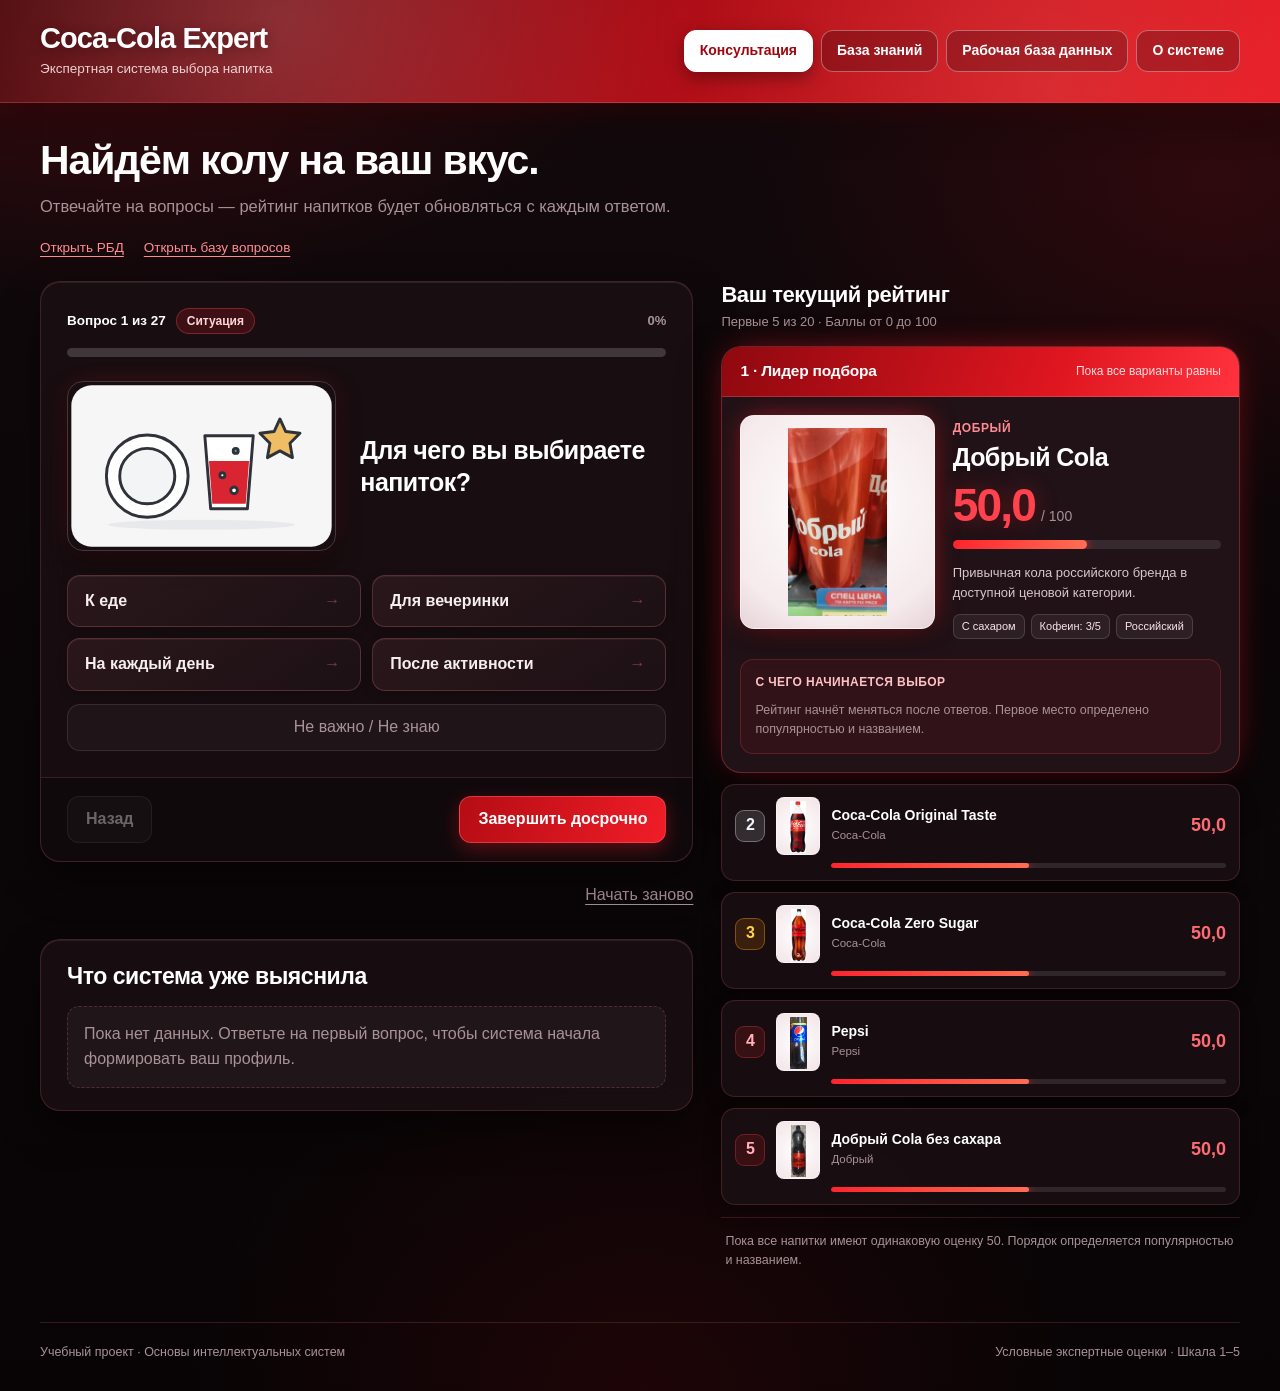
==== commit 6aa7c3ef: "Remove photo source attributions, external links, and photos tab" ====
--- a/index.html
+++ b/index.html
@@ -42,7 +42,7 @@
         <p>В рабочей базе можно посмотреть параметры, историю ответов с выводами на каждом шаге, журнал правил и текущие оценки всех объектов с вкладами. JSON-снимок фактов, журнала и ответов можно скачать прямо из браузера. Все представления РБД обновляются при ответе, возврате и перезапуске.</p>
         <p>Каждый вопрос сопровождается оригинальной SVG-иллюстрацией из папки img/questions. Эти же изображения показаны в базе вопросов и итоговой цепочке ответов. В изображениях нет логотипов и надписей.</p>
         <p>Лидер живого и итогового рейтинга показан крупной карточкой с фотографией, оценкой и тремя наибольшими положительными вкладами правил. Остальные напитки — компактными строками с миниатюрами. До содержательных ответов все оценки равны; порядок по популярности и названию сохраняется.</p>
-        <p>Для всех 20 напитков использованы локальные копии фотографий упаковки Open Food Facts (CC BY-SA 3.0). Атрибуция хранится в photo.credit базы напитков и доступна в подразделе «Источники фото». Фотографии упаковки не подтверждают условные свойства модели. Товарные знаки принадлежат владельцам; проект учебный и не связан с брендами. Анимация смены лидера отключается при настройке уменьшения движения.</p>
+        <p>Для всех 20 напитков используются локальные изображения упаковки из папки <code>img/drinks</code>. Фотографии носят иллюстративный характер и не подтверждают условные свойства модели. Товарные знаки принадлежат владельцам; проект учебный и не связан с брендами. Анимация смены лидера отключается при настройке уменьшения движения.</p>
         <div class="flow" aria-label="Цепочка обработки">
           <div class="flow-step"><span>1</span><strong>Ответ</strong><small>Выбор предпочтения</small></div>
           <span class="flow-arrow" aria-hidden="true">→</span>
--- a/style.css
+++ b/style.css
@@ -443,8 +443,6 @@
   box-shadow: 0 10px 26px rgba(0, 0, 0, 0.4), 0 0 28px -8px var(--flavor);
 }
 .hero-photo { width: 100%; height: 188px; object-fit: contain; display: block; border-radius: 6px; }
-.photo-caption { font-size: 10px; line-height: 1.45; color: var(--muted); margin: 8px 0 0; overflow-wrap: anywhere; }
-.photo-caption a { color: #ff8c93; text-underline-offset: 2px; }
 
 .leader-brand { font-size: 12px; font-weight: 700; text-transform: uppercase; letter-spacing: .6px; color: #ff8a92; }
 .leader-info { min-width: 0; }
@@ -649,8 +647,6 @@
 .drinks-table td.description-cell { text-align: left; min-width: 260px; }
 .table-drink { display: flex; align-items: center; gap: 12px; min-width: 205px; text-align: left; }
 .table-drink > div { min-width: 0; }
-.fallback-note { display: block; color: var(--muted); font-size: 10px; line-height: 1.4; margin-top: 3px; }
-.photo-sources-table { min-width: 1050px; }
 
 .dictionary { display: grid; grid-template-columns: repeat(3, minmax(0, 1fr)); gap: 0 28px; }
 .dictionary > div { padding: 18px 0; border-top: 1px solid var(--line); }
@@ -840,7 +836,6 @@
   .hero-score .score { font-size: 38px; }
   .hero-score > span { font-size: 12px; }
   .leader-description { font-size: 12px; }
-  .photo-caption { font-size: 9px; }
   .leader-reason-block { margin-inline: 14px; }
   .compact-main { grid-template-columns: 26px 38px minmax(0, 1fr) auto; gap: 8px; }
   .compact-main > .score { font-size: 16px; }
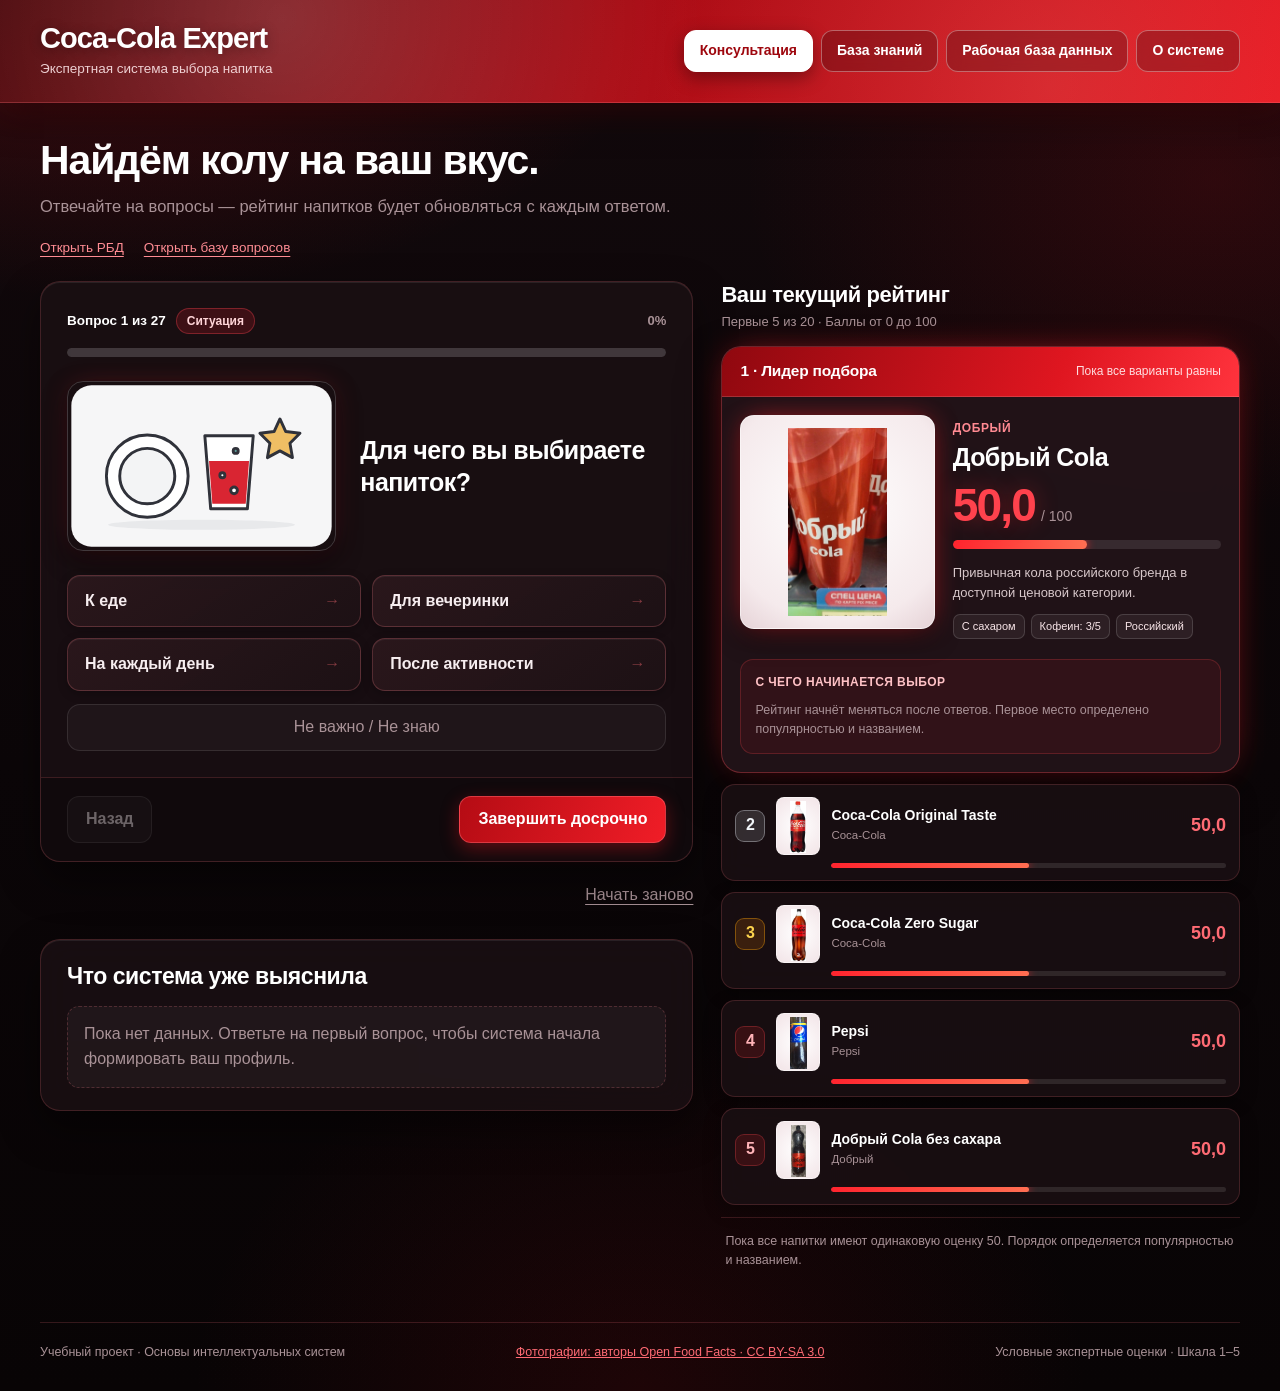
==== commit e87914ea: "Fix OIS report and restore photo attribution" ====
--- a/index.html
+++ b/index.html
@@ -69,7 +69,7 @@
   </main>
   <p id="announcement" class="sr-only" role="status" aria-live="polite" aria-atomic="true"></p>
   <noscript><p class="error">Для работы экспертной системы включите JavaScript в браузере.</p></noscript>
-  <footer class="site-footer"><span>Учебный проект · Основы интеллектуальных систем</span><span>Условные экспертные оценки · Шкала 1–5</span></footer>
+  <footer class="site-footer"><span>Учебный проект · Основы интеллектуальных систем</span><a href="./credits.html">Фотографии: авторы Open Food Facts · CC BY-SA 3.0</a><span>Условные экспертные оценки · Шкала 1–5</span></footer>
   <script>
     // Проверка протокола выполняется до импорта модулей: file:// блокирует их загрузку.
     function showStartupError() {
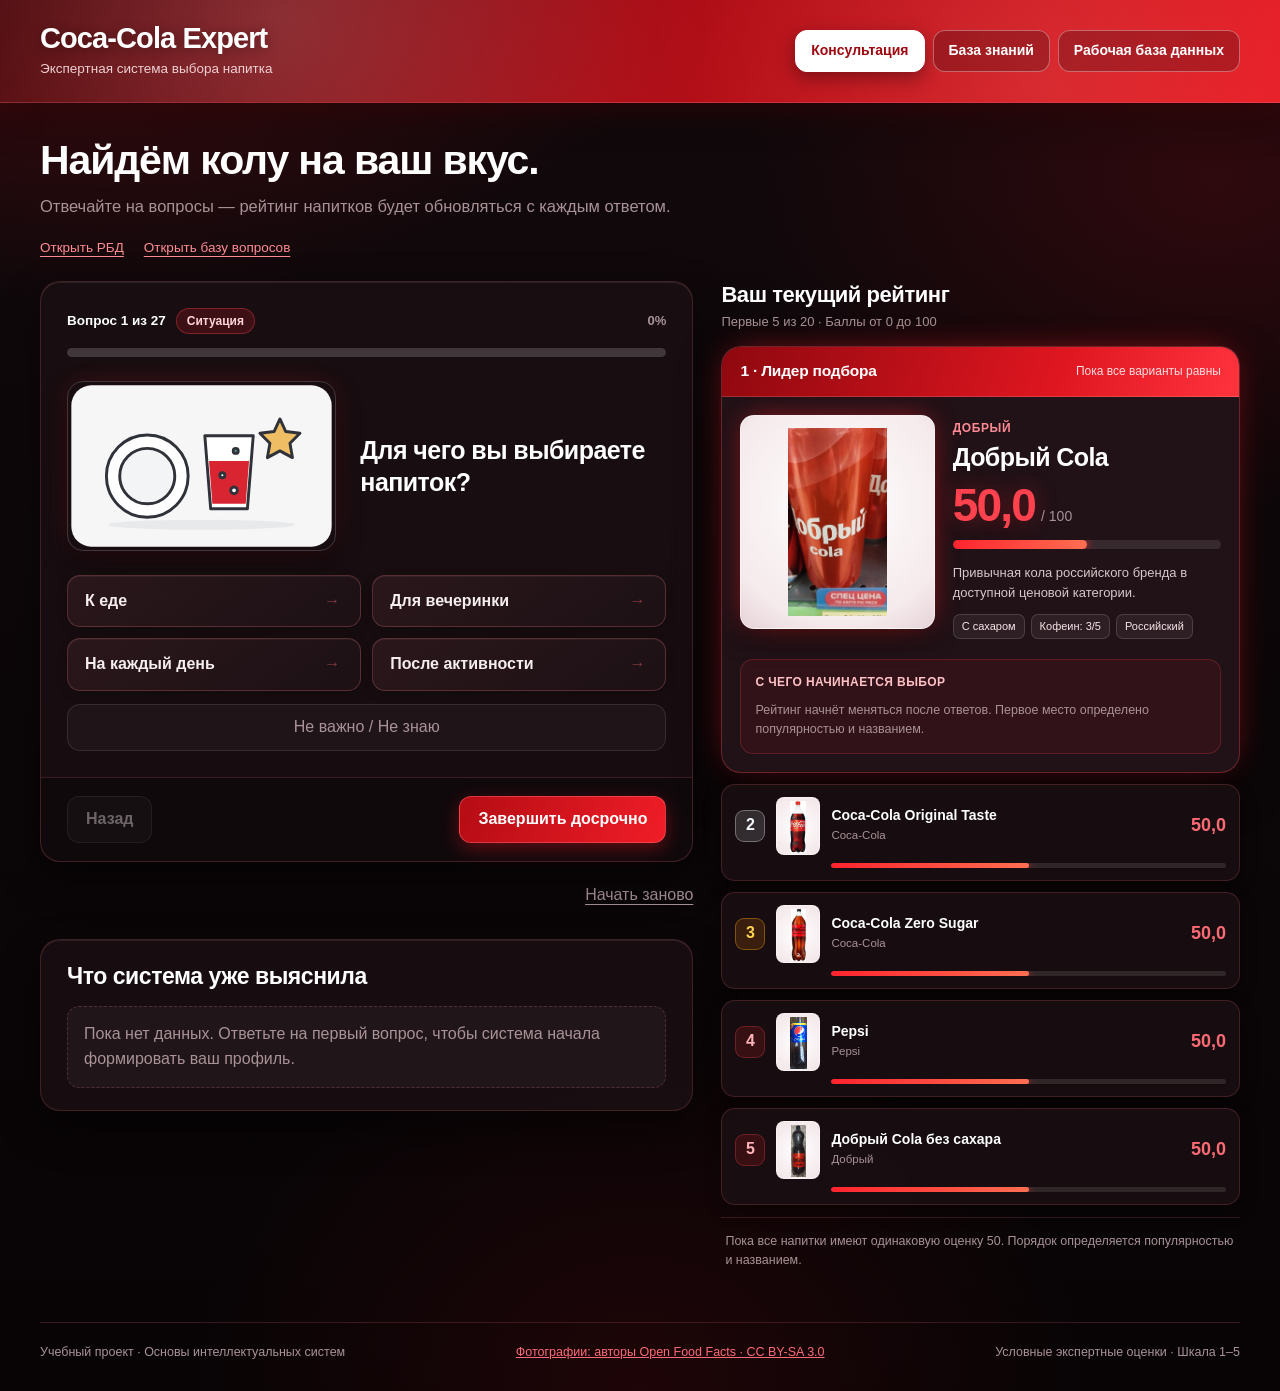
==== commit d39d1282: "Remove About system tab" ====
--- a/index.html
+++ b/index.html
@@ -18,7 +18,6 @@
       <button id="tab-consultation" role="tab" aria-selected="true" aria-controls="consultation" tabindex="0">Консультация</button>
       <button id="tab-knowledge" role="tab" aria-selected="false" aria-controls="knowledge" tabindex="-1">База знаний</button>
       <button id="tab-database" role="tab" aria-selected="false" aria-controls="database" tabindex="-1">Рабочая база данных</button>
-      <button id="tab-about" role="tab" aria-selected="false" aria-controls="about" tabindex="-1">О системе</button>
     </nav>
   </header>
   <main id="main">
@@ -31,41 +30,6 @@
     <section id="consultation" role="tabpanel" aria-labelledby="tab-consultation"></section>
     <section id="knowledge" role="tabpanel" aria-labelledby="tab-knowledge" hidden></section>
     <section id="database" role="tabpanel" aria-labelledby="tab-database" hidden></section>
-    <section id="about" role="tabpanel" aria-labelledby="tab-about" hidden>
-      <div class="page-intro"><h1>Как устроена система</h1><p>От ваших предпочтений — к объяснимому рейтингу.</p></div>
-      <div class="reading">
-        <p id="about-counts"></p>
-        <p>Полная консультация задаёт от 21 до 27 вопросов с учётом пропусков по выведенным фактам. Это проверяется полным перебором сочетаний ответов, запускающих вывод. При досрочном завершении вопросов может быть меньше.</p>
-        <h2>Архитектура</h2>
-        <p>Интерфейс собирает ответы и передаёт их механизму вывода. Автономная база знаний хранится в трёх JSON-файлах: напитки и их свойства, вопросы, экспертные правила. Рабочая база данных существует в памяти вкладки: это текущие факты с источниками и журнал сработавших правил.</p>
-        <p>В обеих базах есть закреплённое меню подразделов. База вопросов показывает иллюстрации, коды ответов и связи с правилами, включая причины пропуска. Правила представлены двумя таблицами с поиском. Исходные JSON-файлы доступны для чтения отдельно.</p>
-        <p>В рабочей базе можно посмотреть параметры, историю ответов с выводами на каждом шаге, журнал правил и текущие оценки всех объектов с вкладами. JSON-снимок фактов, журнала и ответов можно скачать прямо из браузера. Все представления РБД обновляются при ответе, возврате и перезапуске.</p>
-        <p>Каждый вопрос сопровождается оригинальной SVG-иллюстрацией из папки img/questions. Эти же изображения показаны в базе вопросов и итоговой цепочке ответов. В изображениях нет логотипов и надписей.</p>
-        <p>Лидер живого и итогового рейтинга показан крупной карточкой с фотографией, оценкой и тремя наибольшими положительными вкладами правил. Остальные напитки — компактными строками с миниатюрами. До содержательных ответов все оценки равны; порядок по популярности и названию сохраняется.</p>
-        <p>Для всех 20 напитков используются локальные изображения упаковки из папки <code>img/drinks</code>. Фотографии носят иллюстративный характер и не подтверждают условные свойства модели. Товарные знаки принадлежат владельцам; проект учебный и не связан с брендами. Анимация смены лидера отключается при настройке уменьшения движения.</p>
-        <div class="flow" aria-label="Цепочка обработки">
-          <div class="flow-step"><span>1</span><strong>Ответ</strong><small>Выбор предпочтения</small></div>
-          <span class="flow-arrow" aria-hidden="true">→</span>
-          <div class="flow-step"><span>2</span><strong>Факты РБД</strong><small>Запись профиля</small></div>
-          <span class="flow-arrow" aria-hidden="true">→</span>
-          <div class="flow-step"><span>3</span><strong>Прямой вывод</strong><small>Пропуск лишних Q</small></div>
-          <span class="flow-arrow" aria-hidden="true">→</span>
-          <div class="flow-step"><span>4</span><strong>Рейтинг 0–100</strong><small>Объяснение вкладов</small></div>
-        </div>
-        <h2>Два вида правил</h2>
-        <p><strong>Параметр → параметр.</strong> Правила вывода добавляют неизвестные факты. Например, выбор вечеринки задаёт предпочтение сильной газации. Вопрос об уже известном параметре пропускается; интерфейс показывает причину и номер правила.</p>
-        <p>Вывод повторяется до неподвижной точки: пока можно добавить новый факт. Известные факты не перезаписываются, поэтому циклы завершаются. При конфликте выводов действует первое правило в порядке базы; явный ответ пользователя сохраняется.</p>
-        <p><strong>Параметр → атрибут.</strong> Каждое подходящее правило начисляет баллы всем напиткам по их свойствам. Итог — сумма вкладов. Все вклады доступны в объяснении позиции, а сработавшие правила — в рабочей базе.</p>
-        <h2>Расчёт баллов</h2>
-        <p>Для атрибута со значением <var>x</var> от 1 до 5 и веса <var>w</var>: высокий уровень даёт <code>w × x</code>, низкий — <code>w × (6 − x)</code>. Проверки «равно», «не ниже», «не выше» дают <code>w</code> при выполнении условия и 0 иначе. Отрицательный вес уменьшает сумму.</p>
-        <p>Для каждого активного действия вычисляются теоретические границы: для высокого и низкого уровня — минимум и максимум из <code>w</code> и <code>5w</code>; для проверок — из 0 и <code>w</code>. Их суммы образуют <var>L</var> и <var>U</var>. Рейтинг равен <code>100 × (S − L) / (U − L)</code>, ограничен диапазоном 0–100 и округлён до десятых. Если границы совпадают, рейтинг равен 50.</p>
-        <p>Это условная степень соответствия, а не вероятность. Теоретические границы могут быть недостижимы одновременно. Порядок определяется исходной суммой, затем популярностью, названием по русскому алфавиту и идентификатором.</p>
-        <h2>Управление консультацией</h2>
-        <p>Вопросы идут в фиксированном порядке. «Не важно / Не знаю» не создаёт факт и не активирует правила. «Назад» удаляет последний явный ответ и заново воспроизводит оставшуюся цепочку, включая вывод и рейтинг. «Начать заново» очищает сеанс. Можно завершить консультацию досрочно и увидеть все объекты, затем продолжить.</p>
-        <h2>О проекте</h2>
-        <p>Учебный прототип по дисциплине «Основы интеллектуальных систем». Автор: Гусев Алексей, группа СГН3-72Б. Оценки напитков условны. Приложение не использует серверную обработку, внешние библиотеки или сборку. Фотографии загружаются из локальной папки проекта. Ответы не отправляются на сервер и исчезают после перезагрузки страницы.</p>
-      </div>
-    </section>
   </main>
   <p id="announcement" class="sr-only" role="status" aria-live="polite" aria-atomic="true"></p>
   <noscript><p class="error">Для работы экспертной системы включите JavaScript в браузере.</p></noscript>
--- a/style.css
+++ b/style.css
@@ -725,10 +725,6 @@
   white-space: pre;
 }
 
-/* Вкладка «О системе» */
-.reading { max-width: 920px; }
-.reading h2 { margin-top: 34px; }
-.reading p { color: var(--ink-soft); }
 code {
   font-family: Consolas, monospace;
   font-size: .88em;
@@ -739,42 +735,6 @@
   padding: 1px 5px;
   overflow-wrap: anywhere;
 }
-.flow {
-  display: flex;
-  gap: 10px;
-  align-items: center;
-  flex-wrap: wrap;
-  margin: 22px 0;
-  padding: 16px;
-  border-radius: 16px;
-  background: var(--glass);
-  border: 1px solid var(--line);
-}
-.flow-step {
-  flex: 1 1 150px;
-  display: grid;
-  gap: 2px;
-  padding: 12px 14px;
-  border-radius: 12px;
-  background: rgba(255, 255, 255, 0.04);
-  border: 1px solid rgba(255, 118, 128, 0.2);
-}
-.flow-step span {
-  display: inline-grid;
-  place-items: center;
-  width: 24px;
-  height: 24px;
-  border-radius: 7px;
-  background: linear-gradient(110deg, #b50c14, #ef1b24);
-  color: #fff;
-  font-size: 12px;
-  font-weight: 750;
-  margin-bottom: 4px;
-}
-.flow-step strong { color: #fff; font-size: 14px; }
-.flow-step small { color: var(--muted); font-size: 12px; }
-.flow-arrow { color: #ff5c66; font-weight: 700; font-size: 18px; }
-
 .site-footer {
   display: flex;
   justify-content: space-between;
@@ -855,7 +815,6 @@
   .inspection-section h2 { font-size: 21px; }
   .inspection-section h2, .rules-table tr { scroll-margin-top: 170px; }
   .inspection-section .table-wrap { max-height: 65vh; }
-  .flow-arrow { display: none; }
 }
 @media (prefers-reduced-motion: reduce) {
   .header-bubbles span, .leader-changed { animation: none !important; }
